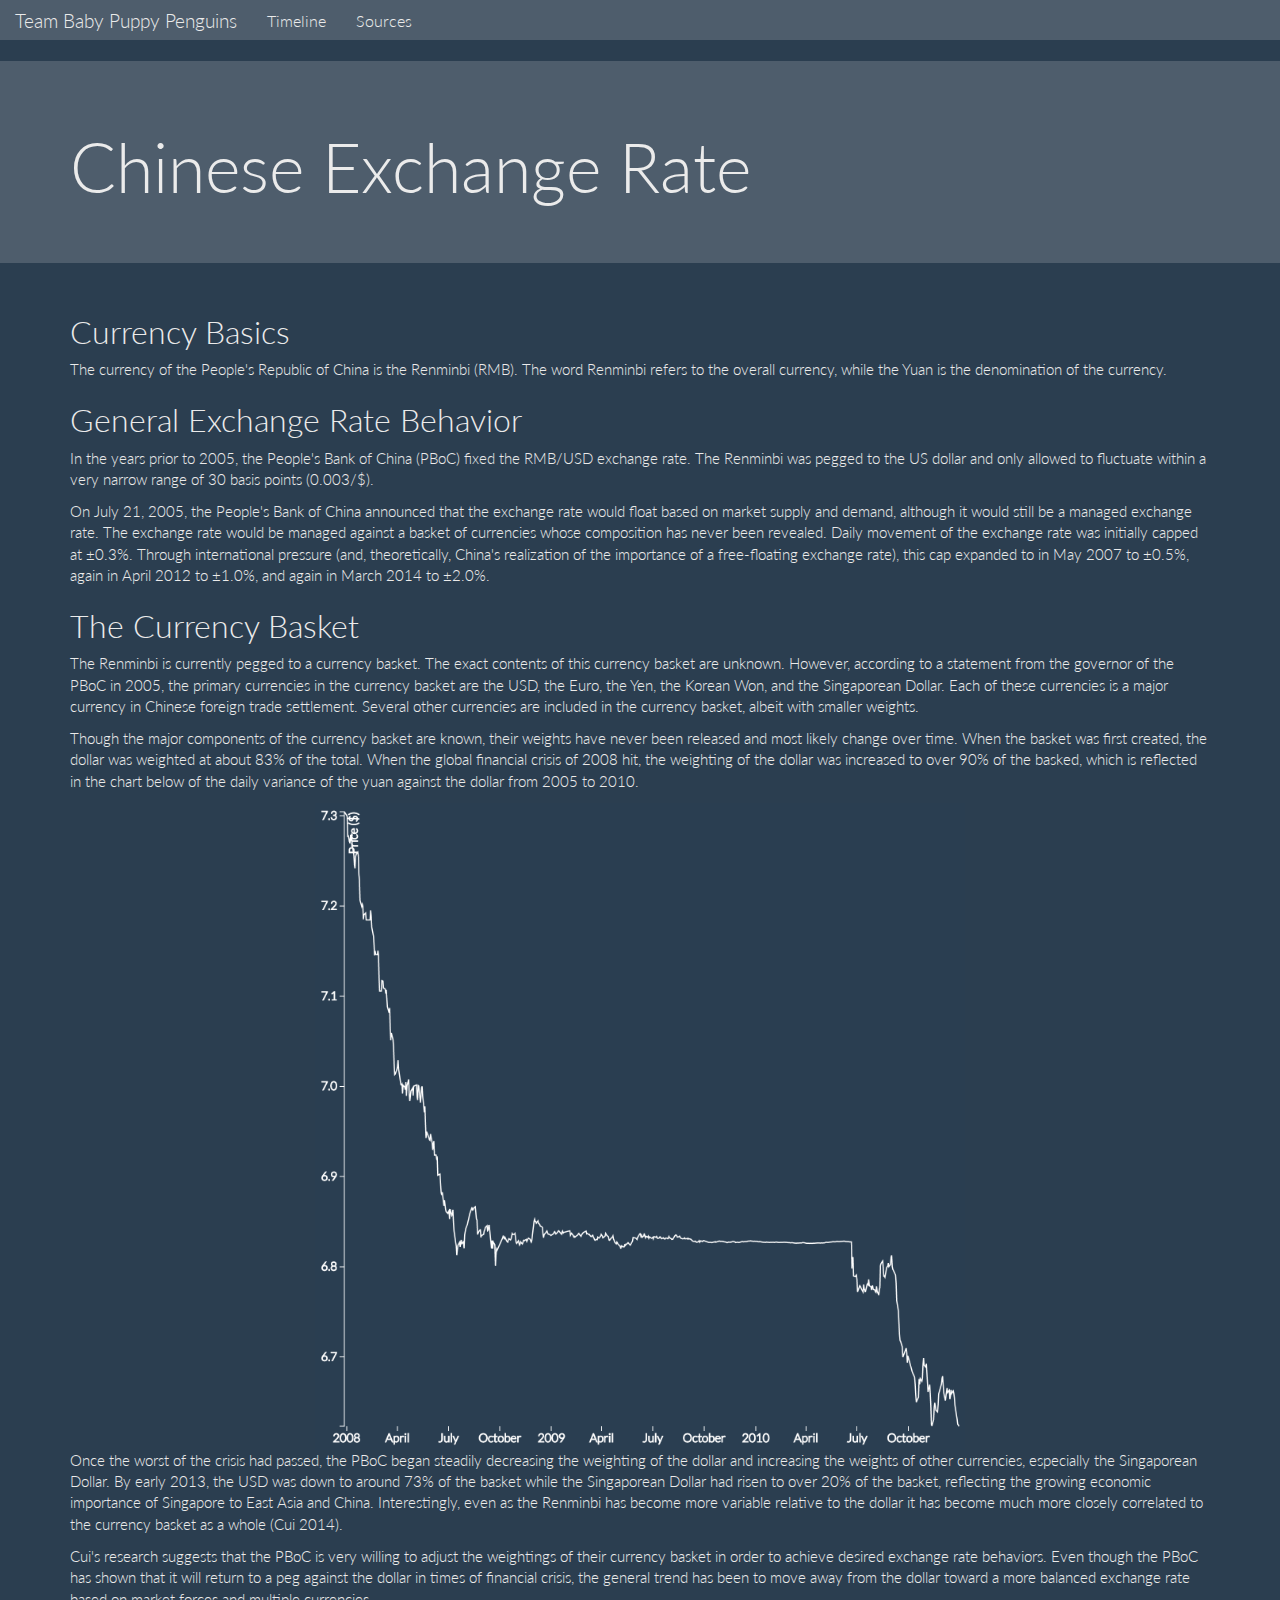
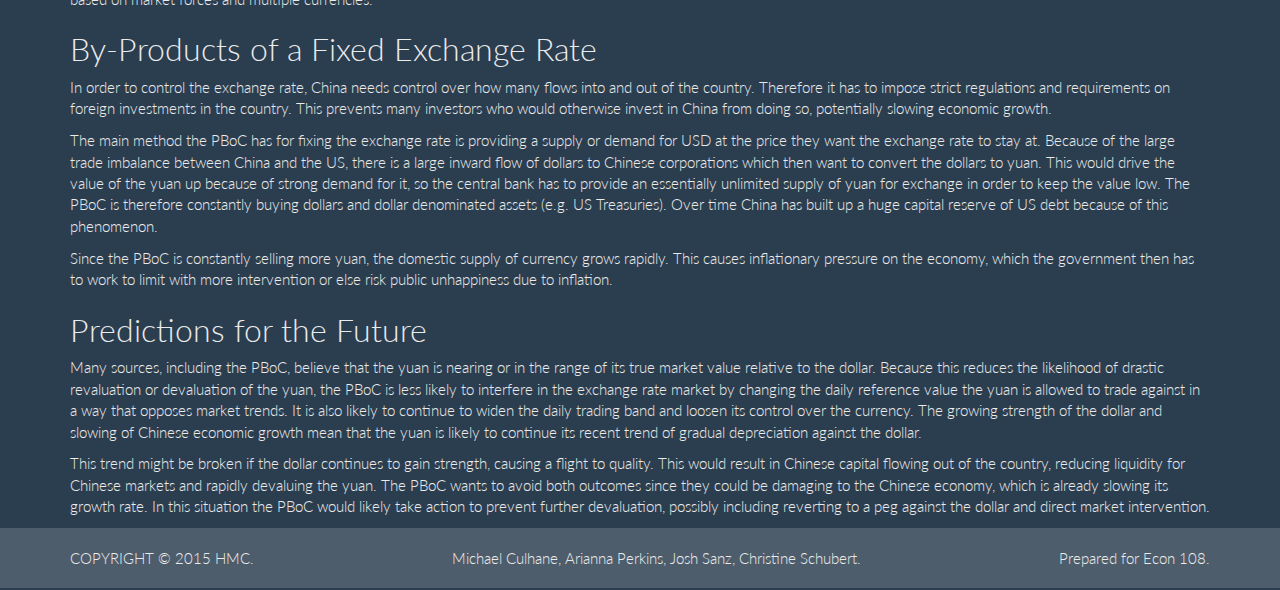
==== index.html @ 9a6fcd28 "Grammatical tweaks" ====
<!DOCTYPE html>
<html>
<head>

  <meta charset="utf-8">
  <link rel="stylesheet" href="styles.css">

  <!-- Latest compiled and minified CSS -->
  <link rel="stylesheet" href="https://maxcdn.bootstrapcdn.com/bootstrap/3.3.4/css/bootstrap.min.css">

  <!-- Optional theme -->
  <link rel="stylesheet" href="superhero.min.css">

  <script src="https://ajax.googleapis.com/ajax/libs/jquery/2.1.3/jquery.min.js"></script>

  <!-- Latest compiled and minified JavaScript -->
  <script src="https://maxcdn.bootstrapcdn.com/bootstrap/3.3.4/js/bootstrap.min.js"></script>
</head>
<body>

  <nav class="navbar navbar-default">
    <div class="container-fluid">
      <!-- Brand and toggle get grouped for better mobile display -->
      <div class="navbar-header">
        <button type="button" class="navbar-toggle collapsed" data-toggle="collapse" data-target="#bs-example-navbar-collapse-1">
          <span class="sr-only">Toggle navigation</span>
          <span class="icon-bar"></span>
          <span class="icon-bar"></span>
          <span class="icon-bar"></span>
        </button>
        <a class="navbar-brand" href="#">Team Baby Puppy Penguins</a>
      </div>

      <!-- Collect the nav links, forms, and other content for toggling -->
      <div class="collapse navbar-collapse" id="bs-example-navbar-collapse-1">
        <ul class="nav navbar-nav">
          <li><a href="timeline.html">Timeline</a></li>
          <li><a href="sources.html">Sources</a></li>
        </ul>
      </div><!-- /.navbar-collapse -->
    </div><!-- /.container-fluid -->
  </nav>

  <div class="jumbotron">
    <div class="container">
      <h1>Chinese Exchange Rate</h1>
      <!-- <img src="China_USA_Locator.PNG" class="img-responsive"> -->
    </div>
  </div>

  <div class="container">

    <h2>Currency Basics</h2>
      <p>The currency of the People's Republic of China is the Renminbi (RMB). The word Renminbi refers to the overall currency, while the Yuan is the denomination of the currency.</p>


    <h2>General Exchange Rate Behavior</h2>
      <p>In the years prior to 2005, the People's Bank of China (PBoC) fixed the RMB/USD exchange rate. The Renminbi was pegged to the US dollar and only allowed to fluctuate within a very narrow range of 30 basis points (0.003/$).</p>

      <p>On July 21, 2005, the People's Bank of China announced that the exchange rate would float based on market supply and demand, although it would still be a managed exchange rate. The exchange rate would be managed against a basket of currencies whose composition has never been revealed. Daily movement of the exchange rate was initially capped at ±0.3%. Through international pressure (and, theoretically, China's realization of the importance of a free-floating exchange rate), this cap expanded to in May 2007 to ±0.5%, again in April 2012 to ±1.0%, and again in March 2014 to ±2.0%.</p>


    <h2>The Currency Basket</h2>
      <p>The Renminbi is currently pegged to a currency basket. The exact contents of this currency basket are unknown. However, according to a statement from the governor of the PBoC in 2005, the primary currencies in the currency basket are the USD, the Euro, the Yen, the Korean Won, and the Singaporean Dollar. Each of these currencies is a major currency in Chinese foreign trade settlement. Several other currencies are included in the currency basket, albeit with smaller weights.</p>

      <p>Though the major components of the currency basket are known, their weights have never been released and most likely change over time. When the basket was first created, the dollar was weighted at about 83% of the total. When the global financial crisis of 2008 hit, the weighting of the dollar was increased to over 90% of the basked, which is reflected in the chart below of the daily variance of the yuan against the dollar from 2005 to 2010.</p>

      <div style="text-align:center"><img src="crisis_graph.png" style="width:650px" alt="Graph of Global Financial Crisis" /></div>

      <p>Once the worst of the crisis had passed, the PBoC began steadily decreasing the weighting of the dollar and increasing the weights of other currencies, especially the Singaporean Dollar. By early 2013, the USD was down to around 73% of the basket while the Singaporean Dollar had risen to over 20% of the basket, reflecting the growing economic importance of Singapore to East Asia and China. Interestingly, even as the Renminbi has become more variable relative to the dollar it has become much more closely correlated to the currency basket as a whole (Cui 2014).</p>

      <p>Cui's research suggests that the PBoC is very willing to adjust the weightings of their currency basket in order to achieve desired exchange rate behaviors. Even though the PBoC has shown that it will return to a peg against the dollar in times of financial crisis, the general trend has been to move away from the dollar toward a more balanced exchange rate based on market forces and multiple currencies.</p>

    <h2>By-Products of a Fixed Exchange Rate</h2>
      <p>In order to control the exchange rate, China needs control over how many flows into and out of the country. Therefore it has to impose strict regulations and requirements on foreign investments in the country. This prevents many investors who would otherwise invest in China from doing so, potentially slowing economic growth.</p>
      <p>The main method the PBoC has for fixing the exchange rate is providing a supply or demand for USD at the price they want the exchange rate to stay at. Because of the large trade imbalance between China and the US, there is a large inward flow of dollars to Chinese corporations which then want to convert the dollars to yuan. This would drive the value of the yuan up because of strong demand for it, so the central bank has to provide an essentially unlimited supply of yuan for exchange in order to keep the value low. The PBoC is therefore constantly buying dollars and dollar denominated assets (e.g. US Treasuries). Over time China has built up a huge capital reserve of US debt because of this phenomenon.</p>
      <p>Since the PBoC is constantly selling more yuan, the domestic supply of currency grows rapidly. This causes inflationary pressure on the economy, which the government then has to work to limit with more intervention or else risk public unhappiness due to inflation.</p>

    <h2>Predictions for the Future</h2>
      <p>Many sources, including the PBoC, believe that the yuan is nearing or in the range of its true market value relative to the dollar. Because this reduces the likelihood of drastic revaluation or devaluation of the yuan, the PBoC is less likely to interfere in the exchange rate market by changing the daily reference value the yuan is allowed to trade against in a way that opposes market trends. It is also likely to continue to widen the daily trading band and loosen its control over the currency. The growing strength of the dollar and slowing of Chinese economic growth mean that the yuan is likely to continue its recent trend of gradual depreciation against the dollar.</p>

      <p>This trend might be broken if the dollar continues to gain strength, causing a flight to quality. This would result in Chinese capital flowing out of the country, reducing liquidity for Chinese markets and rapidly devaluing the yuan. The PBoC wants to avoid both outcomes since they could be damaging to the Chinese economy, which is already slowing its growth rate. In this situation the PBoC would likely take action to prevent further devaluation, possibly including reverting to a peg against the dollar and direct market intervention.</p>

  </div> 

  <!-- OLD VERSION -->
  <div id="footer">
    <div class="container">
      <p class="muted credit" style="text-align:center"><span style="float:left">COPYRIGHT &COPY 2015 HMC.</span>Michael Culhane, Arianna Perkins, Josh Sanz, Christine Schubert.<span style="float:right">Prepared for Econ 108.</span></p>
    </div>
  </div>
  

  </body>
  </html>
---- styles.css ----
body {
  font: 10px sans-serif;
}

.navbar {
  font-size: 16px !important;
}

.axis path,
.axis line {
  fill: none;
  stroke: #FFFFFF;
  shape-rendering: crispEdges;
}

.x.axis path {
  display: none;
}

.line {
  fill: none;
  stroke: #FFFFFF;
  stroke-width: 1.5px;
}

.d3-tip {
  line-height: 1;
  font-weight: bold;
  padding: 12px;
  background: rgba(0, 0, 0, 0.8);
  color: #FFFFFF;
  border-radius: 2px;
}

#content {
  padding-left: 25px;
  padding-right: 25px;
  font-size: 16px;
}

/* Sticky footer styles
-------------------------------------------------- */

html,
body {
  height: 100%;
  /* The html and body elements cannot have any padding or margin. */
}

/* Wrapper for page content to push down footer */
#wrap {
  min-height: 100%;
  height: auto !important;
  height: 100%;
  /* Negative indent footer by it's height */
  margin: 0 auto -60px;
}

/* Set the fixed height of the footer here */
#push,
#footer {
  height: 60px;
}
#footer {
  background-color: #4e5d6c;
}

/* Lastly, apply responsive CSS fixes as necessary */
@media (max-width: 767px) {
  #footer {
    margin-left: -20px;
    margin-right: -20px;
    padding-left: 20px;
    padding-right: 20px;
  }
}

/* Custom page CSS
-------------------------------------------------- */
/* Not required for template or sticky footer method. */

#wrap > .container {
  padding-top: 60px;
}
.container .credit {
  margin: 20px 0;
}

code {
  font-size: 80%;
}
---- superhero.min.css ----
@import url("//fonts.googleapis.com/css?family=Lato:300,400,700");/*!
 * bootswatch v3.3.4+1
 * Homepage: http://bootswatch.com
 * Copyright 2012-2015 Thomas Park
 * Licensed under MIT
 * Based on Bootstrap
*//*! normalize.css v3.0.2 | MIT License | git.io/normalize */html{font-family:sans-serif;-ms-text-size-adjust:100%;-webkit-text-size-adjust:100%}body{margin:0}article,aside,details,figcaption,figure,footer,header,hgroup,main,menu,nav,section,summary{display:block}audio,canvas,progress,video{display:inline-block;vertical-align:baseline}audio:not([controls]){display:none;height:0}[hidden],template{display:none}a{background-color:transparent}a:active,a:hover{outline:0}abbr[title]{border-bottom:1px dotted}b,strong{font-weight:bold}dfn{font-style:italic}h1{font-size:2em;margin:0.67em 0}mark{background:#ff0;color:#000}small{font-size:80%}sub,sup{font-size:75%;line-height:0;position:relative;vertical-align:baseline}sup{top:-0.5em}sub{bottom:-0.25em}img{border:0}svg:not(:root){overflow:hidden}figure{margin:1em 40px}hr{-moz-box-sizing:content-box;-webkit-box-sizing:content-box;box-sizing:content-box;height:0}pre{overflow:auto}code,kbd,pre,samp{font-family:monospace, monospace;font-size:1em}button,input,optgroup,select,textarea{color:inherit;font:inherit;margin:0}button{overflow:visible}button,select{text-transform:none}button,html input[type="button"],input[type="reset"],input[type="submit"]{-webkit-appearance:button;cursor:pointer}button[disabled],html input[disabled]{cursor:default}button::-moz-focus-inner,input::-moz-focus-inner{border:0;padding:0}input{line-height:normal}input[type="checkbox"],input[type="radio"]{-webkit-box-sizing:border-box;-moz-box-sizing:border-box;box-sizing:border-box;padding:0}input[type="number"]::-webkit-inner-spin-button,input[type="number"]::-webkit-outer-spin-button{height:auto}input[type="search"]{-webkit-appearance:textfield;-moz-box-sizing:content-box;-webkit-box-sizing:content-box;box-sizing:content-box}input[type="search"]::-webkit-search-cancel-button,input[type="search"]::-webkit-search-decoration{-webkit-appearance:none}fieldset{border:1px solid #c0c0c0;margin:0 2px;padding:0.35em 0.625em 0.75em}legend{border:0;padding:0}textarea{overflow:auto}optgroup{font-weight:bold}table{border-collapse:collapse;border-spacing:0}td,th{padding:0}/*! Source: https://github.com/h5bp/html5-boilerplate/blob/master/src/css/main.css */@media print{*,*:before,*:after{background:transparent !important;color:#000 !important;-webkit-box-shadow:none !important;box-shadow:none !important;text-shadow:none !important}a,a:visited{text-decoration:underline}a[href]:after{content:" (" attr(href) ")"}abbr[title]:after{content:" (" attr(title) ")"}a[href^="#"]:after,a[href^="javascript:"]:after{content:""}pre,blockquote{border:1px solid #999;page-break-inside:avoid}thead{display:table-header-group}tr,img{page-break-inside:avoid}img{max-width:100% !important}p,h2,h3{orphans:3;widows:3}h2,h3{page-break-after:avoid}select{background:#fff !important}.navbar{display:none}.btn>.caret,.dropup>.btn>.caret{border-top-color:#000 !important}.label{border:1px solid #000}.table{border-collapse:collapse !important}.table td,.table th{background-color:#fff !important}.table-bordered th,.table-bordered td{border:1px solid #ddd !important}}@font-face{font-family:'Glyphicons Halflings';src:url('../fonts/glyphicons-halflings-regular.eot');src:url('../fonts/glyphicons-halflings-regular.eot?#iefix') format('embedded-opentype'),url('../fonts/glyphicons-halflings-regular.woff2') format('woff2'),url('../fonts/glyphicons-halflings-regular.woff') format('woff'),url('../fonts/glyphicons-halflings-regular.ttf') format('truetype'),url('../fonts/glyphicons-halflings-regular.svg#glyphicons_halflingsregular') format('svg')}.glyphicon{position:relative;top:1px;display:inline-block;font-family:'Glyphicons Halflings';font-style:normal;font-weight:normal;line-height:1;-webkit-font-smoothing:antialiased;-moz-osx-font-smoothing:grayscale}.glyphicon-asterisk:before{content:"\2a"}.glyphicon-plus:before{content:"\2b"}.glyphicon-euro:before,.glyphicon-eur:before{content:"\20ac"}.glyphicon-minus:before{content:"\2212"}.glyphicon-cloud:before{content:"\2601"}.glyphicon-envelope:before{content:"\2709"}.glyphicon-pencil:before{content:"\270f"}.glyphicon-glass:before{content:"\e001"}.glyphicon-music:before{content:"\e002"}.glyphicon-search:before{content:"\e003"}.glyphicon-heart:before{content:"\e005"}.glyphicon-star:before{content:"\e006"}.glyphicon-star-empty:before{content:"\e007"}.glyphicon-user:before{content:"\e008"}.glyphicon-film:before{content:"\e009"}.glyphicon-th-large:before{content:"\e010"}.glyphicon-th:before{content:"\e011"}.glyphicon-th-list:before{content:"\e012"}.glyphicon-ok:before{content:"\e013"}.glyphicon-remove:before{content:"\e014"}.glyphicon-zoom-in:before{content:"\e015"}.glyphicon-zoom-out:before{content:"\e016"}.glyphicon-off:before{content:"\e017"}.glyphicon-signal:before{content:"\e018"}.glyphicon-cog:before{content:"\e019"}.glyphicon-trash:before{content:"\e020"}.glyphicon-home:before{content:"\e021"}.glyphicon-file:before{content:"\e022"}.glyphicon-time:before{content:"\e023"}.glyphicon-road:before{content:"\e024"}.glyphicon-download-alt:before{content:"\e025"}.glyphicon-download:before{content:"\e026"}.glyphicon-upload:before{content:"\e027"}.glyphicon-inbox:before{content:"\e028"}.glyphicon-play-circle:before{content:"\e029"}.glyphicon-repeat:before{content:"\e030"}.glyphicon-refresh:before{content:"\e031"}.glyphicon-list-alt:before{content:"\e032"}.glyphicon-lock:before{content:"\e033"}.glyphicon-flag:before{content:"\e034"}.glyphicon-headphones:before{content:"\e035"}.glyphicon-volume-off:before{content:"\e036"}.glyphicon-volume-down:before{content:"\e037"}.glyphicon-volume-up:before{content:"\e038"}.glyphicon-qrcode:before{content:"\e039"}.glyphicon-barcode:before{content:"\e040"}.glyphicon-tag:before{content:"\e041"}.glyphicon-tags:before{content:"\e042"}.glyphicon-book:before{content:"\e043"}.glyphicon-bookmark:before{content:"\e044"}.glyphicon-print:before{content:"\e045"}.glyphicon-camera:before{content:"\e046"}.glyphicon-font:before{content:"\e047"}.glyphicon-bold:before{content:"\e048"}.glyphicon-italic:before{content:"\e049"}.glyphicon-text-height:before{content:"\e050"}.glyphicon-text-width:before{content:"\e051"}.glyphicon-align-left:before{content:"\e052"}.glyphicon-align-center:before{content:"\e053"}.glyphicon-align-right:before{content:"\e054"}.glyphicon-align-justify:before{content:"\e055"}.glyphicon-list:before{content:"\e056"}.glyphicon-indent-left:before{content:"\e057"}.glyphicon-indent-right:before{content:"\e058"}.glyphicon-facetime-video:before{content:"\e059"}.glyphicon-picture:before{content:"\e060"}.glyphicon-map-marker:before{content:"\e062"}.glyphicon-adjust:before{content:"\e063"}.glyphicon-tint:before{content:"\e064"}.glyphicon-edit:before{content:"\e065"}.glyphicon-share:before{content:"\e066"}.glyphicon-check:before{content:"\e067"}.glyphicon-move:before{content:"\e068"}.glyphicon-step-backward:before{content:"\e069"}.glyphicon-fast-backward:before{content:"\e070"}.glyphicon-backward:before{content:"\e071"}.glyphicon-play:before{content:"\e072"}.glyphicon-pause:before{content:"\e073"}.glyphicon-stop:before{content:"\e074"}.glyphicon-forward:before{content:"\e075"}.glyphicon-fast-forward:before{content:"\e076"}.glyphicon-step-forward:before{content:"\e077"}.glyphicon-eject:before{content:"\e078"}.glyphicon-chevron-left:before{content:"\e079"}.glyphicon-chevron-right:before{content:"\e080"}.glyphicon-plus-sign:before{content:"\e081"}.glyphicon-minus-sign:before{content:"\e082"}.glyphicon-remove-sign:before{content:"\e083"}.glyphicon-ok-sign:before{content:"\e084"}.glyphicon-question-sign:before{content:"\e085"}.glyphicon-info-sign:before{content:"\e086"}.glyphicon-screenshot:before{content:"\e087"}.glyphicon-remove-circle:before{content:"\e088"}.glyphicon-ok-circle:before{content:"\e089"}.glyphicon-ban-circle:before{content:"\e090"}.glyphicon-arrow-left:before{content:"\e091"}.glyphicon-arrow-right:before{content:"\e092"}.glyphicon-arrow-up:before{content:"\e093"}.glyphicon-arrow-down:before{content:"\e094"}.glyphicon-share-alt:before{content:"\e095"}.glyphicon-resize-full:before{content:"\e096"}.glyphicon-resize-small:before{content:"\e097"}.glyphicon-exclamation-sign:before{content:"\e101"}.glyphicon-gift:before{content:"\e102"}.glyphicon-leaf:before{content:"\e103"}.glyphicon-fire:before{content:"\e104"}.glyphicon-eye-open:before{content:"\e105"}.glyphicon-eye-close:before{content:"\e106"}.glyphicon-warning-sign:before{content:"\e107"}.glyphicon-plane:before{content:"\e108"}.glyphicon-calendar:before{content:"\e109"}.glyphicon-random:before{content:"\e110"}.glyphicon-comment:before{content:"\e111"}.glyphicon-magnet:before{content:"\e112"}.glyphicon-chevron-up:before{content:"\e113"}.glyphicon-chevron-down:before{content:"\e114"}.glyphicon-retweet:before{content:"\e115"}.glyphicon-shopping-cart:before{content:"\e116"}.glyphicon-folder-close:before{content:"\e117"}.glyphicon-folder-open:before{content:"\e118"}.glyphicon-resize-vertical:before{content:"\e119"}.glyphicon-resize-horizontal:before{content:"\e120"}.glyphicon-hdd:before{content:"\e121"}.glyphicon-bullhorn:before{content:"\e122"}.glyphicon-bell:before{content:"\e123"}.glyphicon-certificate:before{content:"\e124"}.glyphicon-thumbs-up:before{content:"\e125"}.glyphicon-thumbs-down:before{content:"\e126"}.glyphicon-hand-right:before{content:"\e127"}.glyphicon-hand-left:before{content:"\e128"}.glyphicon-hand-up:before{content:"\e129"}.glyphicon-hand-down:before{content:"\e130"}.glyphicon-circle-arrow-right:before{content:"\e131"}.glyphicon-circle-arrow-left:before{content:"\e132"}.glyphicon-circle-arrow-up:before{content:"\e133"}.glyphicon-circle-arrow-down:before{content:"\e134"}.glyphicon-globe:before{content:"\e135"}.glyphicon-wrench:before{content:"\e136"}.glyphicon-tasks:before{content:"\e137"}.glyphicon-filter:before{content:"\e138"}.glyphicon-briefcase:before{content:"\e139"}.glyphicon-fullscreen:before{content:"\e140"}.glyphicon-dashboard:before{content:"\e141"}.glyphicon-paperclip:before{content:"\e142"}.glyphicon-heart-empty:before{content:"\e143"}.glyphicon-link:before{content:"\e144"}.glyphicon-phone:before{content:"\e145"}.glyphicon-pushpin:before{content:"\e146"}.glyphicon-usd:before{content:"\e148"}.glyphicon-gbp:before{content:"\e149"}.glyphicon-sort:before{content:"\e150"}.glyphicon-sort-by-alphabet:before{content:"\e151"}.glyphicon-sort-by-alphabet-alt:before{content:"\e152"}.glyphicon-sort-by-order:before{content:"\e153"}.glyphicon-sort-by-order-alt:before{content:"\e154"}.glyphicon-sort-by-attributes:before{content:"\e155"}.glyphicon-sort-by-attributes-alt:before{content:"\e156"}.glyphicon-unchecked:before{content:"\e157"}.glyphicon-expand:before{content:"\e158"}.glyphicon-collapse-down:before{content:"\e159"}.glyphicon-collapse-up:before{content:"\e160"}.glyphicon-log-in:before{content:"\e161"}.glyphicon-flash:before{content:"\e162"}.glyphicon-log-out:before{content:"\e163"}.glyphicon-new-window:before{content:"\e164"}.glyphicon-record:before{content:"\e165"}.glyphicon-save:before{content:"\e166"}.glyphicon-open:before{content:"\e167"}.glyphicon-saved:before{content:"\e168"}.glyphicon-import:before{content:"\e169"}.glyphicon-export:before{content:"\e170"}.glyphicon-send:before{content:"\e171"}.glyphicon-floppy-disk:before{content:"\e172"}.glyphicon-floppy-saved:before{content:"\e173"}.glyphicon-floppy-remove:before{content:"\e174"}.glyphicon-floppy-save:before{content:"\e175"}.glyphicon-floppy-open:before{content:"\e176"}.glyphicon-credit-card:before{content:"\e177"}.glyphicon-transfer:before{content:"\e178"}.glyphicon-cutlery:before{content:"\e179"}.glyphicon-header:before{content:"\e180"}.glyphicon-compressed:before{content:"\e181"}.glyphicon-earphone:before{content:"\e182"}.glyphicon-phone-alt:before{content:"\e183"}.glyphicon-tower:before{content:"\e184"}.glyphicon-stats:before{content:"\e185"}.glyphicon-sd-video:before{content:"\e186"}.glyphicon-hd-video:before{content:"\e187"}.glyphicon-subtitles:before{content:"\e188"}.glyphicon-sound-stereo:before{content:"\e189"}.glyphicon-sound-dolby:before{content:"\e190"}.glyphicon-sound-5-1:before{content:"\e191"}.glyphicon-sound-6-1:before{content:"\e192"}.glyphicon-sound-7-1:before{content:"\e193"}.glyphicon-copyright-mark:before{content:"\e194"}.glyphicon-registration-mark:before{content:"\e195"}.glyphicon-cloud-download:before{content:"\e197"}.glyphicon-cloud-upload:before{content:"\e198"}.glyphicon-tree-conifer:before{content:"\e199"}.glyphicon-tree-deciduous:before{content:"\e200"}.glyphicon-cd:before{content:"\e201"}.glyphicon-save-file:before{content:"\e202"}.glyphicon-open-file:before{content:"\e203"}.glyphicon-level-up:before{content:"\e204"}.glyphicon-copy:before{content:"\e205"}.glyphicon-paste:before{content:"\e206"}.glyphicon-alert:before{content:"\e209"}.glyphicon-equalizer:before{content:"\e210"}.glyphicon-king:before{content:"\e211"}.glyphicon-queen:before{content:"\e212"}.glyphicon-pawn:before{content:"\e213"}.glyphicon-bishop:before{content:"\e214"}.glyphicon-knight:before{content:"\e215"}.glyphicon-baby-formula:before{content:"\e216"}.glyphicon-tent:before{content:"\26fa"}.glyphicon-blackboard:before{content:"\e218"}.glyphicon-bed:before{content:"\e219"}.glyphicon-apple:before{content:"\f8ff"}.glyphicon-erase:before{content:"\e221"}.glyphicon-hourglass:before{content:"\231b"}.glyphicon-lamp:before{content:"\e223"}.glyphicon-duplicate:before{content:"\e224"}.glyphicon-piggy-bank:before{content:"\e225"}.glyphicon-scissors:before{content:"\e226"}.glyphicon-bitcoin:before{content:"\e227"}.glyphicon-btc:before{content:"\e227"}.glyphicon-xbt:before{content:"\e227"}.glyphicon-yen:before{content:"\00a5"}.glyphicon-jpy:before{content:"\00a5"}.glyphicon-ruble:before{content:"\20bd"}.glyphicon-rub:before{content:"\20bd"}.glyphicon-scale:before{content:"\e230"}.glyphicon-ice-lolly:before{content:"\e231"}.glyphicon-ice-lolly-tasted:before{content:"\e232"}.glyphicon-education:before{content:"\e233"}.glyphicon-option-horizontal:before{content:"\e234"}.glyphicon-option-vertical:before{content:"\e235"}.glyphicon-menu-hamburger:before{content:"\e236"}.glyphicon-modal-window:before{content:"\e237"}.glyphicon-oil:before{content:"\e238"}.glyphicon-grain:before{content:"\e239"}.glyphicon-sunglasses:before{content:"\e240"}.glyphicon-text-size:before{content:"\e241"}.glyphicon-text-color:before{content:"\e242"}.glyphicon-text-background:before{content:"\e243"}.glyphicon-object-align-top:before{content:"\e244"}.glyphicon-object-align-bottom:before{content:"\e245"}.glyphicon-object-align-horizontal:before{content:"\e246"}.glyphicon-object-align-left:before{content:"\e247"}.glyphicon-object-align-vertical:before{content:"\e248"}.glyphicon-object-align-right:before{content:"\e249"}.glyphicon-triangle-right:before{content:"\e250"}.glyphicon-triangle-left:before{content:"\e251"}.glyphicon-triangle-bottom:before{content:"\e252"}.glyphicon-triangle-top:before{content:"\e253"}.glyphicon-console:before{content:"\e254"}.glyphicon-superscript:before{content:"\e255"}.glyphicon-subscript:before{content:"\e256"}.glyphicon-menu-left:before{content:"\e257"}.glyphicon-menu-right:before{content:"\e258"}.glyphicon-menu-down:before{content:"\e259"}.glyphicon-menu-up:before{content:"\e260"}*{-webkit-box-sizing:border-box;-moz-box-sizing:border-box;box-sizing:border-box}*:before,*:after{-webkit-box-sizing:border-box;-moz-box-sizing:border-box;box-sizing:border-box}html{font-size:10px;-webkit-tap-highlight-color:rgba(0,0,0,0)}body{font-family:"Lato","Helvetica Neue",Helvetica,Arial,sans-serif;font-size:15px;line-height:1.42857143;color:#ebebeb;background-color:#2b3e50}input,button,select,textarea{font-family:inherit;font-size:inherit;line-height:inherit}a{color:#df691a;text-decoration:none}a:hover,a:focus{color:#df691a;text-decoration:underline}a:focus{outline:thin dotted;outline:5px auto -webkit-focus-ring-color;outline-offset:-2px}figure{margin:0}img{vertical-align:middle}.img-responsive,.thumbnail>img,.thumbnail a>img,.carousel-inner>.item>img,.carousel-inner>.item>a>img{display:block;max-width:100%;height:auto}.img-rounded{border-radius:0}.img-thumbnail{padding:4px;line-height:1.42857143;background-color:#2b3e50;border:1px solid #dddddd;border-radius:0;-webkit-transition:all .2s ease-in-out;-o-transition:all .2s ease-in-out;transition:all .2s ease-in-out;display:inline-block;max-width:100%;height:auto}.img-circle{border-radius:50%}hr{margin-top:21px;margin-bottom:21px;border:0;border-top:1px solid #596a7b}.sr-only{position:absolute;width:1px;height:1px;margin:-1px;padding:0;overflow:hidden;clip:rect(0, 0, 0, 0);border:0}.sr-only-focusable:active,.sr-only-focusable:focus{position:static;width:auto;height:auto;margin:0;overflow:visible;clip:auto}[role="button"]{cursor:pointer}h1,h2,h3,h4,h5,h6,.h1,.h2,.h3,.h4,.h5,.h6{font-family:inherit;font-weight:300;line-height:1.1;color:inherit}h1 small,h2 small,h3 small,h4 small,h5 small,h6 small,.h1 small,.h2 small,.h3 small,.h4 small,.h5 small,.h6 small,h1 .small,h2 .small,h3 .small,h4 .small,h5 .small,h6 .small,.h1 .small,.h2 .small,.h3 .small,.h4 .small,.h5 .small,.h6 .small{font-weight:normal;line-height:1;color:#ebebeb}h1,.h1,h2,.h2,h3,.h3{margin-top:21px;margin-bottom:10.5px}h1 small,.h1 small,h2 small,.h2 small,h3 small,.h3 small,h1 .small,.h1 .small,h2 .small,.h2 .small,h3 .small,.h3 .small{font-size:65%}h4,.h4,h5,.h5,h6,.h6{margin-top:10.5px;margin-bottom:10.5px}h4 small,.h4 small,h5 small,.h5 small,h6 small,.h6 small,h4 .small,.h4 .small,h5 .small,.h5 .small,h6 .small,.h6 .small{font-size:75%}h1,.h1{font-size:39px}h2,.h2{font-size:32px}h3,.h3{font-size:26px}h4,.h4{font-size:19px}h5,.h5{font-size:15px}h6,.h6{font-size:13px}p{margin:0 0 10.5px}.lead{margin-bottom:21px;font-size:17px;font-weight:300;line-height:1.4}@media (min-width:768px){.lead{font-size:22.5px}}small,.small{font-size:86%}mark,.mark{background-color:#f0ad4e;padding:.2em}.text-left{text-align:left}.text-right{text-align:right}.text-center{text-align:center}.text-justify{text-align:justify}.text-nowrap{white-space:nowrap}.text-lowercase{text-transform:lowercase}.text-uppercase{text-transform:uppercase}.text-capitalize{text-transform:capitalize}.text-muted{color:#4e5d6c}.text-primary{color:#df691a}a.text-primary:hover{color:#b15315}.text-success{color:#ebebeb}a.text-success:hover{color:#d2d2d2}.text-info{color:#ebebeb}a.text-info:hover{color:#d2d2d2}.text-warning{color:#ebebeb}a.text-warning:hover{color:#d2d2d2}.text-danger{color:#ebebeb}a.text-danger:hover{color:#d2d2d2}.bg-primary{color:#fff;background-color:#df691a}a.bg-primary:hover{background-color:#b15315}.bg-success{background-color:#5cb85c}a.bg-success:hover{background-color:#449d44}.bg-info{background-color:#5bc0de}a.bg-info:hover{background-color:#31b0d5}.bg-warning{background-color:#f0ad4e}a.bg-warning:hover{background-color:#ec971f}.bg-danger{background-color:#d9534f}a.bg-danger:hover{background-color:#c9302c}.page-header{padding-bottom:9.5px;margin:42px 0 21px;border-bottom:1px solid #ebebeb}ul,ol{margin-top:0;margin-bottom:10.5px}ul ul,ol ul,ul ol,ol ol{margin-bottom:0}.list-unstyled{padding-left:0;list-style:none}.list-inline{padding-left:0;list-style:none;margin-left:-5px}.list-inline>li{display:inline-block;padding-left:5px;padding-right:5px}dl{margin-top:0;margin-bottom:21px}dt,dd{line-height:1.42857143}dt{font-weight:bold}dd{margin-left:0}@media (min-width:768px){.dl-horizontal dt{float:left;width:160px;clear:left;text-align:right;overflow:hidden;text-overflow:ellipsis;white-space:nowrap}.dl-horizontal dd{margin-left:180px}}abbr[title],abbr[data-original-title]{cursor:help;border-bottom:1px dotted #4e5d6c}.initialism{font-size:90%;text-transform:uppercase}blockquote{padding:10.5px 21px;margin:0 0 21px;font-size:18.75px;border-left:5px solid #4e5d6c}blockquote p:last-child,blockquote ul:last-child,blockquote ol:last-child{margin-bottom:0}blockquote footer,blockquote small,blockquote .small{display:block;font-size:80%;line-height:1.42857143;color:#ebebeb}blockquote footer:before,blockquote small:before,blockquote .small:before{content:'\2014 \00A0'}.blockquote-reverse,blockquote.pull-right{padding-right:15px;padding-left:0;border-right:5px solid #4e5d6c;border-left:0;text-align:right}.blockquote-reverse footer:before,blockquote.pull-right footer:before,.blockquote-reverse small:before,blockquote.pull-right small:before,.blockquote-reverse .small:before,blockquote.pull-right .small:before{content:''}.blockquote-reverse footer:after,blockquote.pull-right footer:after,.blockquote-reverse small:after,blockquote.pull-right small:after,.blockquote-reverse .small:after,blockquote.pull-right .small:after{content:'\00A0 \2014'}address{margin-bottom:21px;font-style:normal;line-height:1.42857143}code,kbd,pre,samp{font-family:Menlo,Monaco,Consolas,"Courier New",monospace}code{padding:2px 4px;font-size:90%;color:#c7254e;background-color:#f9f2f4;border-radius:0}kbd{padding:2px 4px;font-size:90%;color:#ffffff;background-color:#333333;border-radius:0;-webkit-box-shadow:inset 0 -1px 0 rgba(0,0,0,0.25);box-shadow:inset 0 -1px 0 rgba(0,0,0,0.25)}kbd kbd{padding:0;font-size:100%;font-weight:bold;-webkit-box-shadow:none;box-shadow:none}pre{display:block;padding:10px;margin:0 0 10.5px;font-size:14px;line-height:1.42857143;word-break:break-all;word-wrap:break-word;color:#333333;background-color:#f5f5f5;border:1px solid #cccccc;border-radius:0}pre code{padding:0;font-size:inherit;color:inherit;white-space:pre-wrap;background-color:transparent;border-radius:0}.pre-scrollable{max-height:340px;overflow-y:scroll}.container{margin-right:auto;margin-left:auto;padding-left:15px;padding-right:15px}@media (min-width:768px){.container{width:750px}}@media (min-width:992px){.container{width:970px}}@media (min-width:1200px){.container{width:1170px}}.container-fluid{margin-right:auto;margin-left:auto;padding-left:15px;padding-right:15px}.row{margin-left:-15px;margin-right:-15px}.col-xs-1,.col-sm-1,.col-md-1,.col-lg-1,.col-xs-2,.col-sm-2,.col-md-2,.col-lg-2,.col-xs-3,.col-sm-3,.col-md-3,.col-lg-3,.col-xs-4,.col-sm-4,.col-md-4,.col-lg-4,.col-xs-5,.col-sm-5,.col-md-5,.col-lg-5,.col-xs-6,.col-sm-6,.col-md-6,.col-lg-6,.col-xs-7,.col-sm-7,.col-md-7,.col-lg-7,.col-xs-8,.col-sm-8,.col-md-8,.col-lg-8,.col-xs-9,.col-sm-9,.col-md-9,.col-lg-9,.col-xs-10,.col-sm-10,.col-md-10,.col-lg-10,.col-xs-11,.col-sm-11,.col-md-11,.col-lg-11,.col-xs-12,.col-sm-12,.col-md-12,.col-lg-12{position:relative;min-height:1px;padding-left:15px;padding-right:15px}.col-xs-1,.col-xs-2,.col-xs-3,.col-xs-4,.col-xs-5,.col-xs-6,.col-xs-7,.col-xs-8,.col-xs-9,.col-xs-10,.col-xs-11,.col-xs-12{float:left}.col-xs-12{width:100%}.col-xs-11{width:91.66666667%}.col-xs-10{width:83.33333333%}.col-xs-9{width:75%}.col-xs-8{width:66.66666667%}.col-xs-7{width:58.33333333%}.col-xs-6{width:50%}.col-xs-5{width:41.66666667%}.col-xs-4{width:33.33333333%}.col-xs-3{width:25%}.col-xs-2{width:16.66666667%}.col-xs-1{width:8.33333333%}.col-xs-pull-12{right:100%}.col-xs-pull-11{right:91.66666667%}.col-xs-pull-10{right:83.33333333%}.col-xs-pull-9{right:75%}.col-xs-pull-8{right:66.66666667%}.col-xs-pull-7{right:58.33333333%}.col-xs-pull-6{right:50%}.col-xs-pull-5{right:41.66666667%}.col-xs-pull-4{right:33.33333333%}.col-xs-pull-3{right:25%}.col-xs-pull-2{right:16.66666667%}.col-xs-pull-1{right:8.33333333%}.col-xs-pull-0{right:auto}.col-xs-push-12{left:100%}.col-xs-push-11{left:91.66666667%}.col-xs-push-10{left:83.33333333%}.col-xs-push-9{left:75%}.col-xs-push-8{left:66.66666667%}.col-xs-push-7{left:58.33333333%}.col-xs-push-6{left:50%}.col-xs-push-5{left:41.66666667%}.col-xs-push-4{left:33.33333333%}.col-xs-push-3{left:25%}.col-xs-push-2{left:16.66666667%}.col-xs-push-1{left:8.33333333%}.col-xs-push-0{left:auto}.col-xs-offset-12{margin-left:100%}.col-xs-offset-11{margin-left:91.66666667%}.col-xs-offset-10{margin-left:83.33333333%}.col-xs-offset-9{margin-left:75%}.col-xs-offset-8{margin-left:66.66666667%}.col-xs-offset-7{margin-left:58.33333333%}.col-xs-offset-6{margin-left:50%}.col-xs-offset-5{margin-left:41.66666667%}.col-xs-offset-4{margin-left:33.33333333%}.col-xs-offset-3{margin-left:25%}.col-xs-offset-2{margin-left:16.66666667%}.col-xs-offset-1{margin-left:8.33333333%}.col-xs-offset-0{margin-left:0%}@media (min-width:768px){.col-sm-1,.col-sm-2,.col-sm-3,.col-sm-4,.col-sm-5,.col-sm-6,.col-sm-7,.col-sm-8,.col-sm-9,.col-sm-10,.col-sm-11,.col-sm-12{float:left}.col-sm-12{width:100%}.col-sm-11{width:91.66666667%}.col-sm-10{width:83.33333333%}.col-sm-9{width:75%}.col-sm-8{width:66.66666667%}.col-sm-7{width:58.33333333%}.col-sm-6{width:50%}.col-sm-5{width:41.66666667%}.col-sm-4{width:33.33333333%}.col-sm-3{width:25%}.col-sm-2{width:16.66666667%}.col-sm-1{width:8.33333333%}.col-sm-pull-12{right:100%}.col-sm-pull-11{right:91.66666667%}.col-sm-pull-10{right:83.33333333%}.col-sm-pull-9{right:75%}.col-sm-pull-8{right:66.66666667%}.col-sm-pull-7{right:58.33333333%}.col-sm-pull-6{right:50%}.col-sm-pull-5{right:41.66666667%}.col-sm-pull-4{right:33.33333333%}.col-sm-pull-3{right:25%}.col-sm-pull-2{right:16.66666667%}.col-sm-pull-1{right:8.33333333%}.col-sm-pull-0{right:auto}.col-sm-push-12{left:100%}.col-sm-push-11{left:91.66666667%}.col-sm-push-10{left:83.33333333%}.col-sm-push-9{left:75%}.col-sm-push-8{left:66.66666667%}.col-sm-push-7{left:58.33333333%}.col-sm-push-6{left:50%}.col-sm-push-5{left:41.66666667%}.col-sm-push-4{left:33.33333333%}.col-sm-push-3{left:25%}.col-sm-push-2{left:16.66666667%}.col-sm-push-1{left:8.33333333%}.col-sm-push-0{left:auto}.col-sm-offset-12{margin-left:100%}.col-sm-offset-11{margin-left:91.66666667%}.col-sm-offset-10{margin-left:83.33333333%}.col-sm-offset-9{margin-left:75%}.col-sm-offset-8{margin-left:66.66666667%}.col-sm-offset-7{margin-left:58.33333333%}.col-sm-offset-6{margin-left:50%}.col-sm-offset-5{margin-left:41.66666667%}.col-sm-offset-4{margin-left:33.33333333%}.col-sm-offset-3{margin-left:25%}.col-sm-offset-2{margin-left:16.66666667%}.col-sm-offset-1{margin-left:8.33333333%}.col-sm-offset-0{margin-left:0%}}@media (min-width:992px){.col-md-1,.col-md-2,.col-md-3,.col-md-4,.col-md-5,.col-md-6,.col-md-7,.col-md-8,.col-md-9,.col-md-10,.col-md-11,.col-md-12{float:left}.col-md-12{width:100%}.col-md-11{width:91.66666667%}.col-md-10{width:83.33333333%}.col-md-9{width:75%}.col-md-8{width:66.66666667%}.col-md-7{width:58.33333333%}.col-md-6{width:50%}.col-md-5{width:41.66666667%}.col-md-4{width:33.33333333%}.col-md-3{width:25%}.col-md-2{width:16.66666667%}.col-md-1{width:8.33333333%}.col-md-pull-12{right:100%}.col-md-pull-11{right:91.66666667%}.col-md-pull-10{right:83.33333333%}.col-md-pull-9{right:75%}.col-md-pull-8{right:66.66666667%}.col-md-pull-7{right:58.33333333%}.col-md-pull-6{right:50%}.col-md-pull-5{right:41.66666667%}.col-md-pull-4{right:33.33333333%}.col-md-pull-3{right:25%}.col-md-pull-2{right:16.66666667%}.col-md-pull-1{right:8.33333333%}.col-md-pull-0{right:auto}.col-md-push-12{left:100%}.col-md-push-11{left:91.66666667%}.col-md-push-10{left:83.33333333%}.col-md-push-9{left:75%}.col-md-push-8{left:66.66666667%}.col-md-push-7{left:58.33333333%}.col-md-push-6{left:50%}.col-md-push-5{left:41.66666667%}.col-md-push-4{left:33.33333333%}.col-md-push-3{left:25%}.col-md-push-2{left:16.66666667%}.col-md-push-1{left:8.33333333%}.col-md-push-0{left:auto}.col-md-offset-12{margin-left:100%}.col-md-offset-11{margin-left:91.66666667%}.col-md-offset-10{margin-left:83.33333333%}.col-md-offset-9{margin-left:75%}.col-md-offset-8{margin-left:66.66666667%}.col-md-offset-7{margin-left:58.33333333%}.col-md-offset-6{margin-left:50%}.col-md-offset-5{margin-left:41.66666667%}.col-md-offset-4{margin-left:33.33333333%}.col-md-offset-3{margin-left:25%}.col-md-offset-2{margin-left:16.66666667%}.col-md-offset-1{margin-left:8.33333333%}.col-md-offset-0{margin-left:0%}}@media (min-width:1200px){.col-lg-1,.col-lg-2,.col-lg-3,.col-lg-4,.col-lg-5,.col-lg-6,.col-lg-7,.col-lg-8,.col-lg-9,.col-lg-10,.col-lg-11,.col-lg-12{float:left}.col-lg-12{width:100%}.col-lg-11{width:91.66666667%}.col-lg-10{width:83.33333333%}.col-lg-9{width:75%}.col-lg-8{width:66.66666667%}.col-lg-7{width:58.33333333%}.col-lg-6{width:50%}.col-lg-5{width:41.66666667%}.col-lg-4{width:33.33333333%}.col-lg-3{width:25%}.col-lg-2{width:16.66666667%}.col-lg-1{width:8.33333333%}.col-lg-pull-12{right:100%}.col-lg-pull-11{right:91.66666667%}.col-lg-pull-10{right:83.33333333%}.col-lg-pull-9{right:75%}.col-lg-pull-8{right:66.66666667%}.col-lg-pull-7{right:58.33333333%}.col-lg-pull-6{right:50%}.col-lg-pull-5{right:41.66666667%}.col-lg-pull-4{right:33.33333333%}.col-lg-pull-3{right:25%}.col-lg-pull-2{right:16.66666667%}.col-lg-pull-1{right:8.33333333%}.col-lg-pull-0{right:auto}.col-lg-push-12{left:100%}.col-lg-push-11{left:91.66666667%}.col-lg-push-10{left:83.33333333%}.col-lg-push-9{left:75%}.col-lg-push-8{left:66.66666667%}.col-lg-push-7{left:58.33333333%}.col-lg-push-6{left:50%}.col-lg-push-5{left:41.66666667%}.col-lg-push-4{left:33.33333333%}.col-lg-push-3{left:25%}.col-lg-push-2{left:16.66666667%}.col-lg-push-1{left:8.33333333%}.col-lg-push-0{left:auto}.col-lg-offset-12{margin-left:100%}.col-lg-offset-11{margin-left:91.66666667%}.col-lg-offset-10{margin-left:83.33333333%}.col-lg-offset-9{margin-left:75%}.col-lg-offset-8{margin-left:66.66666667%}.col-lg-offset-7{margin-left:58.33333333%}.col-lg-offset-6{margin-left:50%}.col-lg-offset-5{margin-left:41.66666667%}.col-lg-offset-4{margin-left:33.33333333%}.col-lg-offset-3{margin-left:25%}.col-lg-offset-2{margin-left:16.66666667%}.col-lg-offset-1{margin-left:8.33333333%}.col-lg-offset-0{margin-left:0%}}table{background-color:transparent}caption{padding-top:6px;padding-bottom:6px;color:#4e5d6c;text-align:left}th{text-align:left}.table{width:100%;max-width:100%;margin-bottom:21px}.table>thead>tr>th,.table>tbody>tr>th,.table>tfoot>tr>th,.table>thead>tr>td,.table>tbody>tr>td,.table>tfoot>tr>td{padding:6px;line-height:1.42857143;vertical-align:top;border-top:1px solid #4e5d6c}.table>thead>tr>th{vertical-align:bottom;border-bottom:2px solid #4e5d6c}.table>caption+thead>tr:first-child>th,.table>colgroup+thead>tr:first-child>th,.table>thead:first-child>tr:first-child>th,.table>caption+thead>tr:first-child>td,.table>colgroup+thead>tr:first-child>td,.table>thead:first-child>tr:first-child>td{border-top:0}.table>tbody+tbody{border-top:2px solid #4e5d6c}.table .table{background-color:#2b3e50}.table-condensed>thead>tr>th,.table-condensed>tbody>tr>th,.table-condensed>tfoot>tr>th,.table-condensed>thead>tr>td,.table-condensed>tbody>tr>td,.table-condensed>tfoot>tr>td{padding:3px}.table-bordered{border:1px solid #4e5d6c}.table-bordered>thead>tr>th,.table-bordered>tbody>tr>th,.table-bordered>tfoot>tr>th,.table-bordered>thead>tr>td,.table-bordered>tbody>tr>td,.table-bordered>tfoot>tr>td{border:1px solid #4e5d6c}.table-bordered>thead>tr>th,.table-bordered>thead>tr>td{border-bottom-width:2px}.table-striped>tbody>tr:nth-of-type(odd){background-color:#4e5d6c}.table-hover>tbody>tr:hover{background-color:#485563}table col[class*="col-"]{position:static;float:none;display:table-column}table td[class*="col-"],table th[class*="col-"]{position:static;float:none;display:table-cell}.table>thead>tr>td.active,.table>tbody>tr>td.active,.table>tfoot>tr>td.active,.table>thead>tr>th.active,.table>tbody>tr>th.active,.table>tfoot>tr>th.active,.table>thead>tr.active>td,.table>tbody>tr.active>td,.table>tfoot>tr.active>td,.table>thead>tr.active>th,.table>tbody>tr.active>th,.table>tfoot>tr.active>th{background-color:#485563}.table-hover>tbody>tr>td.active:hover,.table-hover>tbody>tr>th.active:hover,.table-hover>tbody>tr.active:hover>td,.table-hover>tbody>tr:hover>.active,.table-hover>tbody>tr.active:hover>th{background-color:#3d4954}.table>thead>tr>td.success,.table>tbody>tr>td.success,.table>tfoot>tr>td.success,.table>thead>tr>th.success,.table>tbody>tr>th.success,.table>tfoot>tr>th.success,.table>thead>tr.success>td,.table>tbody>tr.success>td,.table>tfoot>tr.success>td,.table>thead>tr.success>th,.table>tbody>tr.success>th,.table>tfoot>tr.success>th{background-color:#5cb85c}.table-hover>tbody>tr>td.success:hover,.table-hover>tbody>tr>th.success:hover,.table-hover>tbody>tr.success:hover>td,.table-hover>tbody>tr:hover>.success,.table-hover>tbody>tr.success:hover>th{background-color:#4cae4c}.table>thead>tr>td.info,.table>tbody>tr>td.info,.table>tfoot>tr>td.info,.table>thead>tr>th.info,.table>tbody>tr>th.info,.table>tfoot>tr>th.info,.table>thead>tr.info>td,.table>tbody>tr.info>td,.table>tfoot>tr.info>td,.table>thead>tr.info>th,.table>tbody>tr.info>th,.table>tfoot>tr.info>th{background-color:#5bc0de}.table-hover>tbody>tr>td.info:hover,.table-hover>tbody>tr>th.info:hover,.table-hover>tbody>tr.info:hover>td,.table-hover>tbody>tr:hover>.info,.table-hover>tbody>tr.info:hover>th{background-color:#46b8da}.table>thead>tr>td.warning,.table>tbody>tr>td.warning,.table>tfoot>tr>td.warning,.table>thead>tr>th.warning,.table>tbody>tr>th.warning,.table>tfoot>tr>th.warning,.table>thead>tr.warning>td,.table>tbody>tr.warning>td,.table>tfoot>tr.warning>td,.table>thead>tr.warning>th,.table>tbody>tr.warning>th,.table>tfoot>tr.warning>th{background-color:#f0ad4e}.table-hover>tbody>tr>td.warning:hover,.table-hover>tbody>tr>th.warning:hover,.table-hover>tbody>tr.warning:hover>td,.table-hover>tbody>tr:hover>.warning,.table-hover>tbody>tr.warning:hover>th{background-color:#eea236}.table>thead>tr>td.danger,.table>tbody>tr>td.danger,.table>tfoot>tr>td.danger,.table>thead>tr>th.danger,.table>tbody>tr>th.danger,.table>tfoot>tr>th.danger,.table>thead>tr.danger>td,.table>tbody>tr.danger>td,.table>tfoot>tr.danger>td,.table>thead>tr.danger>th,.table>tbody>tr.danger>th,.table>tfoot>tr.danger>th{background-color:#d9534f}.table-hover>tbody>tr>td.danger:hover,.table-hover>tbody>tr>th.danger:hover,.table-hover>tbody>tr.danger:hover>td,.table-hover>tbody>tr:hover>.danger,.table-hover>tbody>tr.danger:hover>th{background-color:#d43f3a}.table-responsive{overflow-x:auto;min-height:0.01%}@media screen and (max-width:767px){.table-responsive{width:100%;margin-bottom:15.75px;overflow-y:hidden;-ms-overflow-style:-ms-autohiding-scrollbar;border:1px solid #4e5d6c}.table-responsive>.table{margin-bottom:0}.table-responsive>.table>thead>tr>th,.table-responsive>.table>tbody>tr>th,.table-responsive>.table>tfoot>tr>th,.table-responsive>.table>thead>tr>td,.table-responsive>.table>tbody>tr>td,.table-responsive>.table>tfoot>tr>td{white-space:nowrap}.table-responsive>.table-bordered{border:0}.table-responsive>.table-bordered>thead>tr>th:first-child,.table-responsive>.table-bordered>tbody>tr>th:first-child,.table-responsive>.table-bordered>tfoot>tr>th:first-child,.table-responsive>.table-bordered>thead>tr>td:first-child,.table-responsive>.table-bordered>tbody>tr>td:first-child,.table-responsive>.table-bordered>tfoot>tr>td:first-child{border-left:0}.table-responsive>.table-bordered>thead>tr>th:last-child,.table-responsive>.table-bordered>tbody>tr>th:last-child,.table-responsive>.table-bordered>tfoot>tr>th:last-child,.table-responsive>.table-bordered>thead>tr>td:last-child,.table-responsive>.table-bordered>tbody>tr>td:last-child,.table-responsive>.table-bordered>tfoot>tr>td:last-child{border-right:0}.table-responsive>.table-bordered>tbody>tr:last-child>th,.table-responsive>.table-bordered>tfoot>tr:last-child>th,.table-responsive>.table-bordered>tbody>tr:last-child>td,.table-responsive>.table-bordered>tfoot>tr:last-child>td{border-bottom:0}}fieldset{padding:0;margin:0;border:0;min-width:0}legend{display:block;width:100%;padding:0;margin-bottom:21px;font-size:22.5px;line-height:inherit;color:#ebebeb;border:0;border-bottom:1px solid #4e5d6c}label{display:inline-block;max-width:100%;margin-bottom:5px;font-weight:bold}input[type="search"]{-webkit-box-sizing:border-box;-moz-box-sizing:border-box;box-sizing:border-box}input[type="radio"],input[type="checkbox"]{margin:4px 0 0;margin-top:1px \9;line-height:normal}input[type="file"]{display:block}input[type="range"]{display:block;width:100%}select[multiple],select[size]{height:auto}input[type="file"]:focus,input[type="radio"]:focus,input[type="checkbox"]:focus{outline:thin dotted;outline:5px auto -webkit-focus-ring-color;outline-offset:-2px}output{display:block;padding-top:9px;font-size:15px;line-height:1.42857143;color:#2b3e50}.form-control{display:block;width:100%;height:39px;padding:8px 16px;font-size:15px;line-height:1.42857143;color:#2b3e50;background-color:#ffffff;background-image:none;border:1px solid transparent;border-radius:0;-webkit-box-shadow:inset 0 1px 1px rgba(0,0,0,0.075);box-shadow:inset 0 1px 1px rgba(0,0,0,0.075);-webkit-transition:border-color ease-in-out .15s,-webkit-box-shadow ease-in-out .15s;-o-transition:border-color ease-in-out .15s,box-shadow ease-in-out .15s;transition:border-color ease-in-out .15s,box-shadow ease-in-out .15s}.form-control:focus{border-color:transparent;outline:0;-webkit-box-shadow:inset 0 1px 1px rgba(0,0,0,0.075),0 0 8px rgba(0,0,0,0.6);box-shadow:inset 0 1px 1px rgba(0,0,0,0.075),0 0 8px rgba(0,0,0,0.6)}.form-control::-moz-placeholder{color:#cccccc;opacity:1}.form-control:-ms-input-placeholder{color:#cccccc}.form-control::-webkit-input-placeholder{color:#cccccc}.form-control[disabled],.form-control[readonly],fieldset[disabled] .form-control{background-color:#ebebeb;opacity:1}.form-control[disabled],fieldset[disabled] .form-control{cursor:not-allowed}textarea.form-control{height:auto}input[type="search"]{-webkit-appearance:none}@media screen and (-webkit-min-device-pixel-ratio:0){input[type="date"],input[type="time"],input[type="datetime-local"],input[type="month"]{line-height:39px}input[type="date"].input-sm,input[type="time"].input-sm,input[type="datetime-local"].input-sm,input[type="month"].input-sm,.input-group-sm input[type="date"],.input-group-sm input[type="time"],.input-group-sm input[type="datetime-local"],.input-group-sm input[type="month"]{line-height:31px}input[type="date"].input-lg,input[type="time"].input-lg,input[type="datetime-local"].input-lg,input[type="month"].input-lg,.input-group-lg input[type="date"],.input-group-lg input[type="time"],.input-group-lg input[type="datetime-local"],.input-group-lg input[type="month"]{line-height:52px}}.form-group{margin-bottom:15px}.radio,.checkbox{position:relative;display:block;margin-top:10px;margin-bottom:10px}.radio label,.checkbox label{min-height:21px;padding-left:20px;margin-bottom:0;font-weight:normal;cursor:pointer}.radio input[type="radio"],.radio-inline input[type="radio"],.checkbox input[type="checkbox"],.checkbox-inline input[type="checkbox"]{position:absolute;margin-left:-20px;margin-top:4px \9}.radio+.radio,.checkbox+.checkbox{margin-top:-5px}.radio-inline,.checkbox-inline{position:relative;display:inline-block;padding-left:20px;margin-bottom:0;vertical-align:middle;font-weight:normal;cursor:pointer}.radio-inline+.radio-inline,.checkbox-inline+.checkbox-inline{margin-top:0;margin-left:10px}input[type="radio"][disabled],input[type="checkbox"][disabled],input[type="radio"].disabled,input[type="checkbox"].disabled,fieldset[disabled] input[type="radio"],fieldset[disabled] input[type="checkbox"]{cursor:not-allowed}.radio-inline.disabled,.checkbox-inline.disabled,fieldset[disabled] .radio-inline,fieldset[disabled] .checkbox-inline{cursor:not-allowed}.radio.disabled label,.checkbox.disabled label,fieldset[disabled] .radio label,fieldset[disabled] .checkbox label{cursor:not-allowed}.form-control-static{padding-top:9px;padding-bottom:9px;margin-bottom:0;min-height:36px}.form-control-static.input-lg,.form-control-static.input-sm{padding-left:0;padding-right:0}.input-sm{height:31px;padding:5px 10px;font-size:13px;line-height:1.5;border-radius:0}select.input-sm{height:31px;line-height:31px}textarea.input-sm,select[multiple].input-sm{height:auto}.form-group-sm .form-control{height:31px;padding:5px 10px;font-size:13px;line-height:1.5;border-radius:0}select.form-group-sm .form-control{height:31px;line-height:31px}textarea.form-group-sm .form-control,select[multiple].form-group-sm .form-control{height:auto}.form-group-sm .form-control-static{height:31px;padding:5px 10px;font-size:13px;line-height:1.5;min-height:34px}.input-lg{height:52px;padding:12px 24px;font-size:19px;line-height:1.3333333;border-radius:0}select.input-lg{height:52px;line-height:52px}textarea.input-lg,select[multiple].input-lg{height:auto}.form-group-lg .form-control{height:52px;padding:12px 24px;font-size:19px;line-height:1.3333333;border-radius:0}select.form-group-lg .form-control{height:52px;line-height:52px}textarea.form-group-lg .form-control,select[multiple].form-group-lg .form-control{height:auto}.form-group-lg .form-control-static{height:52px;padding:12px 24px;font-size:19px;line-height:1.3333333;min-height:40px}.has-feedback{position:relative}.has-feedback .form-control{padding-right:48.75px}.form-control-feedback{position:absolute;top:0;right:0;z-index:2;display:block;width:39px;height:39px;line-height:39px;text-align:center;pointer-events:none}.input-lg+.form-control-feedback{width:52px;height:52px;line-height:52px}.input-sm+.form-control-feedback{width:31px;height:31px;line-height:31px}.has-success .help-block,.has-success .control-label,.has-success .radio,.has-success .checkbox,.has-success .radio-inline,.has-success .checkbox-inline,.has-success.radio label,.has-success.checkbox label,.has-success.radio-inline label,.has-success.checkbox-inline label{color:#ebebeb}.has-success .form-control{border-color:#ebebeb;-webkit-box-shadow:inset 0 1px 1px rgba(0,0,0,0.075);box-shadow:inset 0 1px 1px rgba(0,0,0,0.075)}.has-success .form-control:focus{border-color:#d2d2d2;-webkit-box-shadow:inset 0 1px 1px rgba(0,0,0,0.075),0 0 6px #fff;box-shadow:inset 0 1px 1px rgba(0,0,0,0.075),0 0 6px #fff}.has-success .input-group-addon{color:#ebebeb;border-color:#ebebeb;background-color:#5cb85c}.has-success .form-control-feedback{color:#ebebeb}.has-warning .help-block,.has-warning .control-label,.has-warning .radio,.has-warning .checkbox,.has-warning .radio-inline,.has-warning .checkbox-inline,.has-warning.radio label,.has-warning.checkbox label,.has-warning.radio-inline label,.has-warning.checkbox-inline label{color:#ebebeb}.has-warning .form-control{border-color:#ebebeb;-webkit-box-shadow:inset 0 1px 1px rgba(0,0,0,0.075);box-shadow:inset 0 1px 1px rgba(0,0,0,0.075)}.has-warning .form-control:focus{border-color:#d2d2d2;-webkit-box-shadow:inset 0 1px 1px rgba(0,0,0,0.075),0 0 6px #fff;box-shadow:inset 0 1px 1px rgba(0,0,0,0.075),0 0 6px #fff}.has-warning .input-group-addon{color:#ebebeb;border-color:#ebebeb;background-color:#f0ad4e}.has-warning .form-control-feedback{color:#ebebeb}.has-error .help-block,.has-error .control-label,.has-error .radio,.has-error .checkbox,.has-error .radio-inline,.has-error .checkbox-inline,.has-error.radio label,.has-error.checkbox label,.has-error.radio-inline label,.has-error.checkbox-inline label{color:#ebebeb}.has-error .form-control{border-color:#ebebeb;-webkit-box-shadow:inset 0 1px 1px rgba(0,0,0,0.075);box-shadow:inset 0 1px 1px rgba(0,0,0,0.075)}.has-error .form-control:focus{border-color:#d2d2d2;-webkit-box-shadow:inset 0 1px 1px rgba(0,0,0,0.075),0 0 6px #fff;box-shadow:inset 0 1px 1px rgba(0,0,0,0.075),0 0 6px #fff}.has-error .input-group-addon{color:#ebebeb;border-color:#ebebeb;background-color:#d9534f}.has-error .form-control-feedback{color:#ebebeb}.has-feedback label~.form-control-feedback{top:26px}.has-feedback label.sr-only~.form-control-feedback{top:0}.help-block{display:block;margin-top:5px;margin-bottom:10px;color:#ffffff}@media (min-width:768px){.form-inline .form-group{display:inline-block;margin-bottom:0;vertical-align:middle}.form-inline .form-control{display:inline-block;width:auto;vertical-align:middle}.form-inline .form-control-static{display:inline-block}.form-inline .input-group{display:inline-table;vertical-align:middle}.form-inline .input-group .input-group-addon,.form-inline .input-group .input-group-btn,.form-inline .input-group .form-control{width:auto}.form-inline .input-group>.form-control{width:100%}.form-inline .control-label{margin-bottom:0;vertical-align:middle}.form-inline .radio,.form-inline .checkbox{display:inline-block;margin-top:0;margin-bottom:0;vertical-align:middle}.form-inline .radio label,.form-inline .checkbox label{padding-left:0}.form-inline .radio input[type="radio"],.form-inline .checkbox input[type="checkbox"]{position:relative;margin-left:0}.form-inline .has-feedback .form-control-feedback{top:0}}.form-horizontal .radio,.form-horizontal .checkbox,.form-horizontal .radio-inline,.form-horizontal .checkbox-inline{margin-top:0;margin-bottom:0;padding-top:9px}.form-horizontal .radio,.form-horizontal .checkbox{min-height:30px}.form-horizontal .form-group{margin-left:-15px;margin-right:-15px}@media (min-width:768px){.form-horizontal .control-label{text-align:right;margin-bottom:0;padding-top:9px}}.form-horizontal .has-feedback .form-control-feedback{right:15px}@media (min-width:768px){.form-horizontal .form-group-lg .control-label{padding-top:16.9999996px}}@media (min-width:768px){.form-horizontal .form-group-sm .control-label{padding-top:6px}}.btn{display:inline-block;margin-bottom:0;font-weight:normal;text-align:center;vertical-align:middle;-ms-touch-action:manipulation;touch-action:manipulation;cursor:pointer;background-image:none;border:1px solid transparent;white-space:nowrap;padding:8px 16px;font-size:15px;line-height:1.42857143;border-radius:0;-webkit-user-select:none;-moz-user-select:none;-ms-user-select:none;user-select:none}.btn:focus,.btn:active:focus,.btn.active:focus,.btn.focus,.btn:active.focus,.btn.active.focus{outline:thin dotted;outline:5px auto -webkit-focus-ring-color;outline-offset:-2px}.btn:hover,.btn:focus,.btn.focus{color:#ffffff;text-decoration:none}.btn:active,.btn.active{outline:0;background-image:none;-webkit-box-shadow:inset 0 3px 5px rgba(0,0,0,0.125);box-shadow:inset 0 3px 5px rgba(0,0,0,0.125)}.btn.disabled,.btn[disabled],fieldset[disabled] .btn{cursor:not-allowed;pointer-events:none;opacity:0.65;filter:alpha(opacity=65);-webkit-box-shadow:none;box-shadow:none}.btn-default{color:#ffffff;background-color:#4e5d6c;border-color:transparent}.btn-default:hover,.btn-default:focus,.btn-default.focus,.btn-default:active,.btn-default.active,.open>.dropdown-toggle.btn-default{color:#ffffff;background-color:#39444e;border-color:rgba(0,0,0,0)}.btn-default:active,.btn-default.active,.open>.dropdown-toggle.btn-default{background-image:none}.btn-default.disabled,.btn-default[disabled],fieldset[disabled] .btn-default,.btn-default.disabled:hover,.btn-default[disabled]:hover,fieldset[disabled] .btn-default:hover,.btn-default.disabled:focus,.btn-default[disabled]:focus,fieldset[disabled] .btn-default:focus,.btn-default.disabled.focus,.btn-default[disabled].focus,fieldset[disabled] .btn-default.focus,.btn-default.disabled:active,.btn-default[disabled]:active,fieldset[disabled] .btn-default:active,.btn-default.disabled.active,.btn-default[disabled].active,fieldset[disabled] .btn-default.active{background-color:#4e5d6c;border-color:transparent}.btn-default .badge{color:#4e5d6c;background-color:#ffffff}.btn-primary{color:#ffffff;background-color:#df691a;border-color:transparent}.btn-primary:hover,.btn-primary:focus,.btn-primary.focus,.btn-primary:active,.btn-primary.active,.open>.dropdown-toggle.btn-primary{color:#ffffff;background-color:#b15315;border-color:rgba(0,0,0,0)}.btn-primary:active,.btn-primary.active,.open>.dropdown-toggle.btn-primary{background-image:none}.btn-primary.disabled,.btn-primary[disabled],fieldset[disabled] .btn-primary,.btn-primary.disabled:hover,.btn-primary[disabled]:hover,fieldset[disabled] .btn-primary:hover,.btn-primary.disabled:focus,.btn-primary[disabled]:focus,fieldset[disabled] .btn-primary:focus,.btn-primary.disabled.focus,.btn-primary[disabled].focus,fieldset[disabled] .btn-primary.focus,.btn-primary.disabled:active,.btn-primary[disabled]:active,fieldset[disabled] .btn-primary:active,.btn-primary.disabled.active,.btn-primary[disabled].active,fieldset[disabled] .btn-primary.active{background-color:#df691a;border-color:transparent}.btn-primary .badge{color:#df691a;background-color:#ffffff}.btn-success{color:#ffffff;background-color:#5cb85c;border-color:transparent}.btn-success:hover,.btn-success:focus,.btn-success.focus,.btn-success:active,.btn-success.active,.open>.dropdown-toggle.btn-success{color:#ffffff;background-color:#449d44;border-color:rgba(0,0,0,0)}.btn-success:active,.btn-success.active,.open>.dropdown-toggle.btn-success{background-image:none}.btn-success.disabled,.btn-success[disabled],fieldset[disabled] .btn-success,.btn-success.disabled:hover,.btn-success[disabled]:hover,fieldset[disabled] .btn-success:hover,.btn-success.disabled:focus,.btn-success[disabled]:focus,fieldset[disabled] .btn-success:focus,.btn-success.disabled.focus,.btn-success[disabled].focus,fieldset[disabled] .btn-success.focus,.btn-success.disabled:active,.btn-success[disabled]:active,fieldset[disabled] .btn-success:active,.btn-success.disabled.active,.btn-success[disabled].active,fieldset[disabled] .btn-success.active{background-color:#5cb85c;border-color:transparent}.btn-success .badge{color:#5cb85c;background-color:#ffffff}.btn-info{color:#ffffff;background-color:#5bc0de;border-color:transparent}.btn-info:hover,.btn-info:focus,.btn-info.focus,.btn-info:active,.btn-info.active,.open>.dropdown-toggle.btn-info{color:#ffffff;background-color:#31b0d5;border-color:rgba(0,0,0,0)}.btn-info:active,.btn-info.active,.open>.dropdown-toggle.btn-info{background-image:none}.btn-info.disabled,.btn-info[disabled],fieldset[disabled] .btn-info,.btn-info.disabled:hover,.btn-info[disabled]:hover,fieldset[disabled] .btn-info:hover,.btn-info.disabled:focus,.btn-info[disabled]:focus,fieldset[disabled] .btn-info:focus,.btn-info.disabled.focus,.btn-info[disabled].focus,fieldset[disabled] .btn-info.focus,.btn-info.disabled:active,.btn-info[disabled]:active,fieldset[disabled] .btn-info:active,.btn-info.disabled.active,.btn-info[disabled].active,fieldset[disabled] .btn-info.active{background-color:#5bc0de;border-color:transparent}.btn-info .badge{color:#5bc0de;background-color:#ffffff}.btn-warning{color:#ffffff;background-color:#f0ad4e;border-color:transparent}.btn-warning:hover,.btn-warning:focus,.btn-warning.focus,.btn-warning:active,.btn-warning.active,.open>.dropdown-toggle.btn-warning{color:#ffffff;background-color:#ec971f;border-color:rgba(0,0,0,0)}.btn-warning:active,.btn-warning.active,.open>.dropdown-toggle.btn-warning{background-image:none}.btn-warning.disabled,.btn-warning[disabled],fieldset[disabled] .btn-warning,.btn-warning.disabled:hover,.btn-warning[disabled]:hover,fieldset[disabled] .btn-warning:hover,.btn-warning.disabled:focus,.btn-warning[disabled]:focus,fieldset[disabled] .btn-warning:focus,.btn-warning.disabled.focus,.btn-warning[disabled].focus,fieldset[disabled] .btn-warning.focus,.btn-warning.disabled:active,.btn-warning[disabled]:active,fieldset[disabled] .btn-warning:active,.btn-warning.disabled.active,.btn-warning[disabled].active,fieldset[disabled] .btn-warning.active{background-color:#f0ad4e;border-color:transparent}.btn-warning .badge{color:#f0ad4e;background-color:#ffffff}.btn-danger{color:#ffffff;background-color:#d9534f;border-color:transparent}.btn-danger:hover,.btn-danger:focus,.btn-danger.focus,.btn-danger:active,.btn-danger.active,.open>.dropdown-toggle.btn-danger{color:#ffffff;background-color:#c9302c;border-color:rgba(0,0,0,0)}.btn-danger:active,.btn-danger.active,.open>.dropdown-toggle.btn-danger{background-image:none}.btn-danger.disabled,.btn-danger[disabled],fieldset[disabled] .btn-danger,.btn-danger.disabled:hover,.btn-danger[disabled]:hover,fieldset[disabled] .btn-danger:hover,.btn-danger.disabled:focus,.btn-danger[disabled]:focus,fieldset[disabled] .btn-danger:focus,.btn-danger.disabled.focus,.btn-danger[disabled].focus,fieldset[disabled] .btn-danger.focus,.btn-danger.disabled:active,.btn-danger[disabled]:active,fieldset[disabled] .btn-danger:active,.btn-danger.disabled.active,.btn-danger[disabled].active,fieldset[disabled] .btn-danger.active{background-color:#d9534f;border-color:transparent}.btn-danger .badge{color:#d9534f;background-color:#ffffff}.btn-link{color:#df691a;font-weight:normal;border-radius:0}.btn-link,.btn-link:active,.btn-link.active,.btn-link[disabled],fieldset[disabled] .btn-link{background-color:transparent;-webkit-box-shadow:none;box-shadow:none}.btn-link,.btn-link:hover,.btn-link:focus,.btn-link:active{border-color:transparent}.btn-link:hover,.btn-link:focus{color:#df691a;text-decoration:underline;background-color:transparent}.btn-link[disabled]:hover,fieldset[disabled] .btn-link:hover,.btn-link[disabled]:focus,fieldset[disabled] .btn-link:focus{color:#4e5d6c;text-decoration:none}.btn-lg,.btn-group-lg>.btn{padding:12px 24px;font-size:19px;line-height:1.3333333;border-radius:0}.btn-sm,.btn-group-sm>.btn{padding:5px 10px;font-size:13px;line-height:1.5;border-radius:0}.btn-xs,.btn-group-xs>.btn{padding:1px 5px;font-size:13px;line-height:1.5;border-radius:0}.btn-block{display:block;width:100%}.btn-block+.btn-block{margin-top:5px}input[type="submit"].btn-block,input[type="reset"].btn-block,input[type="button"].btn-block{width:100%}.fade{opacity:0;-webkit-transition:opacity 0.15s linear;-o-transition:opacity 0.15s linear;transition:opacity 0.15s linear}.fade.in{opacity:1}.collapse{display:none}.collapse.in{display:block}tr.collapse.in{display:table-row}tbody.collapse.in{display:table-row-group}.collapsing{position:relative;height:0;overflow:hidden;-webkit-transition-property:height, visibility;-o-transition-property:height, visibility;transition-property:height, visibility;-webkit-transition-duration:0.35s;-o-transition-duration:0.35s;transition-duration:0.35s;-webkit-transition-timing-function:ease;-o-transition-timing-function:ease;transition-timing-function:ease}.caret{display:inline-block;width:0;height:0;margin-left:2px;vertical-align:middle;border-top:4px dashed;border-right:4px solid transparent;border-left:4px solid transparent}.dropup,.dropdown{position:relative}.dropdown-toggle:focus{outline:0}.dropdown-menu{position:absolute;top:100%;left:0;z-index:1000;display:none;float:left;min-width:160px;padding:5px 0;margin:2px 0 0;list-style:none;font-size:15px;text-align:left;background-color:#4e5d6c;border:1px solid transparent;border-radius:0;-webkit-box-shadow:0 6px 12px rgba(0,0,0,0.175);box-shadow:0 6px 12px rgba(0,0,0,0.175);-webkit-background-clip:padding-box;background-clip:padding-box}.dropdown-menu.pull-right{right:0;left:auto}.dropdown-menu .divider{height:1px;margin:9.5px 0;overflow:hidden;background-color:#2b3e50}.dropdown-menu>li>a{display:block;padding:3px 20px;clear:both;font-weight:normal;line-height:1.42857143;color:#ebebeb;white-space:nowrap}.dropdown-menu>li>a:hover,.dropdown-menu>li>a:focus{text-decoration:none;color:#ebebeb;background-color:#485563}.dropdown-menu>.active>a,.dropdown-menu>.active>a:hover,.dropdown-menu>.active>a:focus{color:#ffffff;text-decoration:none;outline:0;background-color:#df691a}.dropdown-menu>.disabled>a,.dropdown-menu>.disabled>a:hover,.dropdown-menu>.disabled>a:focus{color:#2b3e50}.dropdown-menu>.disabled>a:hover,.dropdown-menu>.disabled>a:focus{text-decoration:none;background-color:transparent;background-image:none;filter:progid:DXImageTransform.Microsoft.gradient(enabled=false);cursor:not-allowed}.open>.dropdown-menu{display:block}.open>a{outline:0}.dropdown-menu-right{left:auto;right:0}.dropdown-menu-left{left:0;right:auto}.dropdown-header{display:block;padding:3px 20px;font-size:13px;line-height:1.42857143;color:#2b3e50;white-space:nowrap}.dropdown-backdrop{position:fixed;left:0;right:0;bottom:0;top:0;z-index:990}.pull-right>.dropdown-menu{right:0;left:auto}.dropup .caret,.navbar-fixed-bottom .dropdown .caret{border-top:0;border-bottom:4px solid;content:""}.dropup .dropdown-menu,.navbar-fixed-bottom .dropdown .dropdown-menu{top:auto;bottom:100%;margin-bottom:2px}@media (min-width:768px){.navbar-right .dropdown-menu{left:auto;right:0}.navbar-right .dropdown-menu-left{left:0;right:auto}}.btn-group,.btn-group-vertical{position:relative;display:inline-block;vertical-align:middle}.btn-group>.btn,.btn-group-vertical>.btn{position:relative;float:left}.btn-group>.btn:hover,.btn-group-vertical>.btn:hover,.btn-group>.btn:focus,.btn-group-vertical>.btn:focus,.btn-group>.btn:active,.btn-group-vertical>.btn:active,.btn-group>.btn.active,.btn-group-vertical>.btn.active{z-index:2}.btn-group .btn+.btn,.btn-group .btn+.btn-group,.btn-group .btn-group+.btn,.btn-group .btn-group+.btn-group{margin-left:-1px}.btn-toolbar{margin-left:-5px}.btn-toolbar .btn-group,.btn-toolbar .input-group{float:left}.btn-toolbar>.btn,.btn-toolbar>.btn-group,.btn-toolbar>.input-group{margin-left:5px}.btn-group>.btn:not(:first-child):not(:last-child):not(.dropdown-toggle){border-radius:0}.btn-group>.btn:first-child{margin-left:0}.btn-group>.btn:first-child:not(:last-child):not(.dropdown-toggle){border-bottom-right-radius:0;border-top-right-radius:0}.btn-group>.btn:last-child:not(:first-child),.btn-group>.dropdown-toggle:not(:first-child){border-bottom-left-radius:0;border-top-left-radius:0}.btn-group>.btn-group{float:left}.btn-group>.btn-group:not(:first-child):not(:last-child)>.btn{border-radius:0}.btn-group>.btn-group:first-child:not(:last-child)>.btn:last-child,.btn-group>.btn-group:first-child:not(:last-child)>.dropdown-toggle{border-bottom-right-radius:0;border-top-right-radius:0}.btn-group>.btn-group:last-child:not(:first-child)>.btn:first-child{border-bottom-left-radius:0;border-top-left-radius:0}.btn-group .dropdown-toggle:active,.btn-group.open .dropdown-toggle{outline:0}.btn-group>.btn+.dropdown-toggle{padding-left:8px;padding-right:8px}.btn-group>.btn-lg+.dropdown-toggle{padding-left:12px;padding-right:12px}.btn-group.open .dropdown-toggle{-webkit-box-shadow:inset 0 3px 5px rgba(0,0,0,0.125);box-shadow:inset 0 3px 5px rgba(0,0,0,0.125)}.btn-group.open .dropdown-toggle.btn-link{-webkit-box-shadow:none;box-shadow:none}.btn .caret{margin-left:0}.btn-lg .caret{border-width:5px 5px 0;border-bottom-width:0}.dropup .btn-lg .caret{border-width:0 5px 5px}.btn-group-vertical>.btn,.btn-group-vertical>.btn-group,.btn-group-vertical>.btn-group>.btn{display:block;float:none;width:100%;max-width:100%}.btn-group-vertical>.btn-group>.btn{float:none}.btn-group-vertical>.btn+.btn,.btn-group-vertical>.btn+.btn-group,.btn-group-vertical>.btn-group+.btn,.btn-group-vertical>.btn-group+.btn-group{margin-top:-1px;margin-left:0}.btn-group-vertical>.btn:not(:first-child):not(:last-child){border-radius:0}.btn-group-vertical>.btn:first-child:not(:last-child){border-top-right-radius:0;border-bottom-right-radius:0;border-bottom-left-radius:0}.btn-group-vertical>.btn:last-child:not(:first-child){border-bottom-left-radius:0;border-top-right-radius:0;border-top-left-radius:0}.btn-group-vertical>.btn-group:not(:first-child):not(:last-child)>.btn{border-radius:0}.btn-group-vertical>.btn-group:first-child:not(:last-child)>.btn:last-child,.btn-group-vertical>.btn-group:first-child:not(:last-child)>.dropdown-toggle{border-bottom-right-radius:0;border-bottom-left-radius:0}.btn-group-vertical>.btn-group:last-child:not(:first-child)>.btn:first-child{border-top-right-radius:0;border-top-left-radius:0}.btn-group-justified{display:table;width:100%;table-layout:fixed;border-collapse:separate}.btn-group-justified>.btn,.btn-group-justified>.btn-group{float:none;display:table-cell;width:1%}.btn-group-justified>.btn-group .btn{width:100%}.btn-group-justified>.btn-group .dropdown-menu{left:auto}[data-toggle="buttons"]>.btn input[type="radio"],[data-toggle="buttons"]>.btn-group>.btn input[type="radio"],[data-toggle="buttons"]>.btn input[type="checkbox"],[data-toggle="buttons"]>.btn-group>.btn input[type="checkbox"]{position:absolute;clip:rect(0, 0, 0, 0);pointer-events:none}.input-group{position:relative;display:table;border-collapse:separate}.input-group[class*="col-"]{float:none;padding-left:0;padding-right:0}.input-group .form-control{position:relative;z-index:2;float:left;width:100%;margin-bottom:0}.input-group-lg>.form-control,.input-group-lg>.input-group-addon,.input-group-lg>.input-group-btn>.btn{height:52px;padding:12px 24px;font-size:19px;line-height:1.3333333;border-radius:0}select.input-group-lg>.form-control,select.input-group-lg>.input-group-addon,select.input-group-lg>.input-group-btn>.btn{height:52px;line-height:52px}textarea.input-group-lg>.form-control,textarea.input-group-lg>.input-group-addon,textarea.input-group-lg>.input-group-btn>.btn,select[multiple].input-group-lg>.form-control,select[multiple].input-group-lg>.input-group-addon,select[multiple].input-group-lg>.input-group-btn>.btn{height:auto}.input-group-sm>.form-control,.input-group-sm>.input-group-addon,.input-group-sm>.input-group-btn>.btn{height:31px;padding:5px 10px;font-size:13px;line-height:1.5;border-radius:0}select.input-group-sm>.form-control,select.input-group-sm>.input-group-addon,select.input-group-sm>.input-group-btn>.btn{height:31px;line-height:31px}textarea.input-group-sm>.form-control,textarea.input-group-sm>.input-group-addon,textarea.input-group-sm>.input-group-btn>.btn,select[multiple].input-group-sm>.form-control,select[multiple].input-group-sm>.input-group-addon,select[multiple].input-group-sm>.input-group-btn>.btn{height:auto}.input-group-addon,.input-group-btn,.input-group .form-control{display:table-cell}.input-group-addon:not(:first-child):not(:last-child),.input-group-btn:not(:first-child):not(:last-child),.input-group .form-control:not(:first-child):not(:last-child){border-radius:0}.input-group-addon,.input-group-btn{width:1%;white-space:nowrap;vertical-align:middle}.input-group-addon{padding:8px 16px;font-size:15px;font-weight:normal;line-height:1;color:#2b3e50;text-align:center;background-color:#4e5d6c;border:1px solid transparent;border-radius:0}.input-group-addon.input-sm{padding:5px 10px;font-size:13px;border-radius:0}.input-group-addon.input-lg{padding:12px 24px;font-size:19px;border-radius:0}.input-group-addon input[type="radio"],.input-group-addon input[type="checkbox"]{margin-top:0}.input-group .form-control:first-child,.input-group-addon:first-child,.input-group-btn:first-child>.btn,.input-group-btn:first-child>.btn-group>.btn,.input-group-btn:first-child>.dropdown-toggle,.input-group-btn:last-child>.btn:not(:last-child):not(.dropdown-toggle),.input-group-btn:last-child>.btn-group:not(:last-child)>.btn{border-bottom-right-radius:0;border-top-right-radius:0}.input-group-addon:first-child{border-right:0}.input-group .form-control:last-child,.input-group-addon:last-child,.input-group-btn:last-child>.btn,.input-group-btn:last-child>.btn-group>.btn,.input-group-btn:last-child>.dropdown-toggle,.input-group-btn:first-child>.btn:not(:first-child),.input-group-btn:first-child>.btn-group:not(:first-child)>.btn{border-bottom-left-radius:0;border-top-left-radius:0}.input-group-addon:last-child{border-left:0}.input-group-btn{position:relative;font-size:0;white-space:nowrap}.input-group-btn>.btn{position:relative}.input-group-btn>.btn+.btn{margin-left:-1px}.input-group-btn>.btn:hover,.input-group-btn>.btn:focus,.input-group-btn>.btn:active{z-index:2}.input-group-btn:first-child>.btn,.input-group-btn:first-child>.btn-group{margin-right:-1px}.input-group-btn:last-child>.btn,.input-group-btn:last-child>.btn-group{margin-left:-1px}.nav{margin-bottom:0;padding-left:0;list-style:none}.nav>li{position:relative;display:block}.nav>li>a{position:relative;display:block;padding:10px 15px}.nav>li>a:hover,.nav>li>a:focus{text-decoration:none;background-color:#4e5d6c}.nav>li.disabled>a{color:#4e5d6c}.nav>li.disabled>a:hover,.nav>li.disabled>a:focus{color:#4e5d6c;text-decoration:none;background-color:transparent;cursor:not-allowed}.nav .open>a,.nav .open>a:hover,.nav .open>a:focus{background-color:#4e5d6c;border-color:#df691a}.nav .nav-divider{height:1px;margin:9.5px 0;overflow:hidden;background-color:#e5e5e5}.nav>li>a>img{max-width:none}.nav-tabs{border-bottom:1px solid transparent}.nav-tabs>li{float:left;margin-bottom:-1px}.nav-tabs>li>a{margin-right:2px;line-height:1.42857143;border:1px solid transparent;border-radius:0 0 0 0}.nav-tabs>li>a:hover{border-color:#4e5d6c #4e5d6c transparent}.nav-tabs>li.active>a,.nav-tabs>li.active>a:hover,.nav-tabs>li.active>a:focus{color:#ebebeb;background-color:#2b3e50;border:1px solid #4e5d6c;border-bottom-color:transparent;cursor:default}.nav-tabs.nav-justified{width:100%;border-bottom:0}.nav-tabs.nav-justified>li{float:none}.nav-tabs.nav-justified>li>a{text-align:center;margin-bottom:5px}.nav-tabs.nav-justified>.dropdown .dropdown-menu{top:auto;left:auto}@media (min-width:768px){.nav-tabs.nav-justified>li{display:table-cell;width:1%}.nav-tabs.nav-justified>li>a{margin-bottom:0}}.nav-tabs.nav-justified>li>a{margin-right:0;border-radius:0}.nav-tabs.nav-justified>.active>a,.nav-tabs.nav-justified>.active>a:hover,.nav-tabs.nav-justified>.active>a:focus{border:1px solid #4e5d6c}@media (min-width:768px){.nav-tabs.nav-justified>li>a{border-bottom:1px solid #4e5d6c;border-radius:0 0 0 0}.nav-tabs.nav-justified>.active>a,.nav-tabs.nav-justified>.active>a:hover,.nav-tabs.nav-justified>.active>a:focus{border-bottom-color:#4e5d6c}}.nav-pills>li{float:left}.nav-pills>li>a{border-radius:0}.nav-pills>li+li{margin-left:2px}.nav-pills>li.active>a,.nav-pills>li.active>a:hover,.nav-pills>li.active>a:focus{color:#ffffff;background-color:#df691a}.nav-stacked>li{float:none}.nav-stacked>li+li{margin-top:2px;margin-left:0}.nav-justified{width:100%}.nav-justified>li{float:none}.nav-justified>li>a{text-align:center;margin-bottom:5px}.nav-justified>.dropdown .dropdown-menu{top:auto;left:auto}@media (min-width:768px){.nav-justified>li{display:table-cell;width:1%}.nav-justified>li>a{margin-bottom:0}}.nav-tabs-justified{border-bottom:0}.nav-tabs-justified>li>a{margin-right:0;border-radius:0}.nav-tabs-justified>.active>a,.nav-tabs-justified>.active>a:hover,.nav-tabs-justified>.active>a:focus{border:1px solid #4e5d6c}@media (min-width:768px){.nav-tabs-justified>li>a{border-bottom:1px solid #4e5d6c;border-radius:0 0 0 0}.nav-tabs-justified>.active>a,.nav-tabs-justified>.active>a:hover,.nav-tabs-justified>.active>a:focus{border-bottom-color:#4e5d6c}}.tab-content>.tab-pane{display:none}.tab-content>.active{display:block}.nav-tabs .dropdown-menu{margin-top:-1px;border-top-right-radius:0;border-top-left-radius:0}.navbar{position:relative;min-height:40px;margin-bottom:21px;border:1px solid transparent}@media (min-width:768px){.navbar{border-radius:0}}@media (min-width:768px){.navbar-header{float:left}}.navbar-collapse{overflow-x:visible;padding-right:15px;padding-left:15px;border-top:1px solid transparent;-webkit-box-shadow:inset 0 1px 0 rgba(255,255,255,0.1);box-shadow:inset 0 1px 0 rgba(255,255,255,0.1);-webkit-overflow-scrolling:touch}.navbar-collapse.in{overflow-y:auto}@media (min-width:768px){.navbar-collapse{width:auto;border-top:0;-webkit-box-shadow:none;box-shadow:none}.navbar-collapse.collapse{display:block !important;height:auto !important;padding-bottom:0;overflow:visible !important}.navbar-collapse.in{overflow-y:visible}.navbar-fixed-top .navbar-collapse,.navbar-static-top .navbar-collapse,.navbar-fixed-bottom .navbar-collapse{padding-left:0;padding-right:0}}.navbar-fixed-top .navbar-collapse,.navbar-fixed-bottom .navbar-collapse{max-height:340px}@media (max-device-width:480px) and (orientation:landscape){.navbar-fixed-top .navbar-collapse,.navbar-fixed-bottom .navbar-collapse{max-height:200px}}.container>.navbar-header,.container-fluid>.navbar-header,.container>.navbar-collapse,.container-fluid>.navbar-collapse{margin-right:-15px;margin-left:-15px}@media (min-width:768px){.container>.navbar-header,.container-fluid>.navbar-header,.container>.navbar-collapse,.container-fluid>.navbar-collapse{margin-right:0;margin-left:0}}.navbar-static-top{z-index:1000;border-width:0 0 1px}@media (min-width:768px){.navbar-static-top{border-radius:0}}.navbar-fixed-top,.navbar-fixed-bottom{position:fixed;right:0;left:0;z-index:1030}@media (min-width:768px){.navbar-fixed-top,.navbar-fixed-bottom{border-radius:0}}.navbar-fixed-top{top:0;border-width:0 0 1px}.navbar-fixed-bottom{bottom:0;margin-bottom:0;border-width:1px 0 0}.navbar-brand{float:left;padding:9.5px 15px;font-size:19px;line-height:21px;height:40px}.navbar-brand:hover,.navbar-brand:focus{text-decoration:none}.navbar-brand>img{display:block}@media (min-width:768px){.navbar>.container .navbar-brand,.navbar>.container-fluid .navbar-brand{margin-left:-15px}}.navbar-toggle{position:relative;float:right;margin-right:15px;padding:9px 10px;margin-top:3px;margin-bottom:3px;background-color:transparent;background-image:none;border:1px solid transparent;border-radius:0}.navbar-toggle:focus{outline:0}.navbar-toggle .icon-bar{display:block;width:22px;height:2px;border-radius:1px}.navbar-toggle .icon-bar+.icon-bar{margin-top:4px}@media (min-width:768px){.navbar-toggle{display:none}}.navbar-nav{margin:4.75px -15px}.navbar-nav>li>a{padding-top:10px;padding-bottom:10px;line-height:21px}@media (max-width:767px){.navbar-nav .open .dropdown-menu{position:static;float:none;width:auto;margin-top:0;background-color:transparent;border:0;-webkit-box-shadow:none;box-shadow:none}.navbar-nav .open .dropdown-menu>li>a,.navbar-nav .open .dropdown-menu .dropdown-header{padding:5px 15px 5px 25px}.navbar-nav .open .dropdown-menu>li>a{line-height:21px}.navbar-nav .open .dropdown-menu>li>a:hover,.navbar-nav .open .dropdown-menu>li>a:focus{background-image:none}}@media (min-width:768px){.navbar-nav{float:left;margin:0}.navbar-nav>li{float:left}.navbar-nav>li>a{padding-top:9.5px;padding-bottom:9.5px}}.navbar-form{margin-left:-15px;margin-right:-15px;padding:10px 15px;border-top:1px solid transparent;border-bottom:1px solid transparent;-webkit-box-shadow:inset 0 1px 0 rgba(255,255,255,0.1),0 1px 0 rgba(255,255,255,0.1);box-shadow:inset 0 1px 0 rgba(255,255,255,0.1),0 1px 0 rgba(255,255,255,0.1);margin-top:0.5px;margin-bottom:0.5px}@media (min-width:768px){.navbar-form .form-group{display:inline-block;margin-bottom:0;vertical-align:middle}.navbar-form .form-control{display:inline-block;width:auto;vertical-align:middle}.navbar-form .form-control-static{display:inline-block}.navbar-form .input-group{display:inline-table;vertical-align:middle}.navbar-form .input-group .input-group-addon,.navbar-form .input-group .input-group-btn,.navbar-form .input-group .form-control{width:auto}.navbar-form .input-group>.form-control{width:100%}.navbar-form .control-label{margin-bottom:0;vertical-align:middle}.navbar-form .radio,.navbar-form .checkbox{display:inline-block;margin-top:0;margin-bottom:0;vertical-align:middle}.navbar-form .radio label,.navbar-form .checkbox label{padding-left:0}.navbar-form .radio input[type="radio"],.navbar-form .checkbox input[type="checkbox"]{position:relative;margin-left:0}.navbar-form .has-feedback .form-control-feedback{top:0}}@media (max-width:767px){.navbar-form .form-group{margin-bottom:5px}.navbar-form .form-group:last-child{margin-bottom:0}}@media (min-width:768px){.navbar-form{width:auto;border:0;margin-left:0;margin-right:0;padding-top:0;padding-bottom:0;-webkit-box-shadow:none;box-shadow:none}}.navbar-nav>li>.dropdown-menu{margin-top:0;border-top-right-radius:0;border-top-left-radius:0}.navbar-fixed-bottom .navbar-nav>li>.dropdown-menu{margin-bottom:0;border-top-right-radius:0;border-top-left-radius:0;border-bottom-right-radius:0;border-bottom-left-radius:0}.navbar-btn{margin-top:0.5px;margin-bottom:0.5px}.navbar-btn.btn-sm{margin-top:4.5px;margin-bottom:4.5px}.navbar-btn.btn-xs{margin-top:9px;margin-bottom:9px}.navbar-text{margin-top:9.5px;margin-bottom:9.5px}@media (min-width:768px){.navbar-text{float:left;margin-left:15px;margin-right:15px}}@media (min-width:768px){.navbar-left{float:left !important}.navbar-right{float:right !important;margin-right:-15px}.navbar-right~.navbar-right{margin-right:0}}.navbar-default{background-color:#4e5d6c;border-color:transparent}.navbar-default .navbar-brand{color:#ebebeb}.navbar-default .navbar-brand:hover,.navbar-default .navbar-brand:focus{color:#ebebeb;background-color:transparent}.navbar-default .navbar-text{color:#ebebeb}.navbar-default .navbar-nav>li>a{color:#ebebeb}.navbar-default .navbar-nav>li>a:hover,.navbar-default .navbar-nav>li>a:focus{color:#ebebeb;background-color:#485563}.navbar-default .navbar-nav>.active>a,.navbar-default .navbar-nav>.active>a:hover,.navbar-default .navbar-nav>.active>a:focus{color:#ebebeb;background-color:#485563}.navbar-default .navbar-nav>.disabled>a,.navbar-default .navbar-nav>.disabled>a:hover,.navbar-default .navbar-nav>.disabled>a:focus{color:#cccccc;background-color:transparent}.navbar-default .navbar-toggle{border-color:transparent}.navbar-default .navbar-toggle:hover,.navbar-default .navbar-toggle:focus{background-color:#485563}.navbar-default .navbar-toggle .icon-bar{background-color:#ebebeb}.navbar-default .navbar-collapse,.navbar-default .navbar-form{border-color:transparent}.navbar-default .navbar-nav>.open>a,.navbar-default .navbar-nav>.open>a:hover,.navbar-default .navbar-nav>.open>a:focus{background-color:#485563;color:#ebebeb}@media (max-width:767px){.navbar-default .navbar-nav .open .dropdown-menu>li>a{color:#ebebeb}.navbar-default .navbar-nav .open .dropdown-menu>li>a:hover,.navbar-default .navbar-nav .open .dropdown-menu>li>a:focus{color:#ebebeb;background-color:#485563}.navbar-default .navbar-nav .open .dropdown-menu>.active>a,.navbar-default .navbar-nav .open .dropdown-menu>.active>a:hover,.navbar-default .navbar-nav .open .dropdown-menu>.active>a:focus{color:#ebebeb;background-color:#485563}.navbar-default .navbar-nav .open .dropdown-menu>.disabled>a,.navbar-default .navbar-nav .open .dropdown-menu>.disabled>a:hover,.navbar-default .navbar-nav .open .dropdown-menu>.disabled>a:focus{color:#cccccc;background-color:transparent}}.navbar-default .navbar-link{color:#ebebeb}.navbar-default .navbar-link:hover{color:#ebebeb}.navbar-default .btn-link{color:#ebebeb}.navbar-default .btn-link:hover,.navbar-default .btn-link:focus{color:#ebebeb}.navbar-default .btn-link[disabled]:hover,fieldset[disabled] .navbar-default .btn-link:hover,.navbar-default .btn-link[disabled]:focus,fieldset[disabled] .navbar-default .btn-link:focus{color:#cccccc}.navbar-inverse{background-color:#df691a;border-color:transparent}.navbar-inverse .navbar-brand{color:#ebebeb}.navbar-inverse .navbar-brand:hover,.navbar-inverse .navbar-brand:focus{color:#ebebeb;background-color:transparent}.navbar-inverse .navbar-text{color:#ebebeb}.navbar-inverse .navbar-nav>li>a{color:#ebebeb}.navbar-inverse .navbar-nav>li>a:hover,.navbar-inverse .navbar-nav>li>a:focus{color:#ebebeb;background-color:#c85e17}.navbar-inverse .navbar-nav>.active>a,.navbar-inverse .navbar-nav>.active>a:hover,.navbar-inverse .navbar-nav>.active>a:focus{color:#ebebeb;background-color:#c85e17}.navbar-inverse .navbar-nav>.disabled>a,.navbar-inverse .navbar-nav>.disabled>a:hover,.navbar-inverse .navbar-nav>.disabled>a:focus{color:#444444;background-color:transparent}.navbar-inverse .navbar-toggle{border-color:transparent}.navbar-inverse .navbar-toggle:hover,.navbar-inverse .navbar-toggle:focus{background-color:#c85e17}.navbar-inverse .navbar-toggle .icon-bar{background-color:#ebebeb}.navbar-inverse .navbar-collapse,.navbar-inverse .navbar-form{border-color:#bf5a16}.navbar-inverse .navbar-nav>.open>a,.navbar-inverse .navbar-nav>.open>a:hover,.navbar-inverse .navbar-nav>.open>a:focus{background-color:#c85e17;color:#ebebeb}@media (max-width:767px){.navbar-inverse .navbar-nav .open .dropdown-menu>.dropdown-header{border-color:transparent}.navbar-inverse .navbar-nav .open .dropdown-menu .divider{background-color:transparent}.navbar-inverse .navbar-nav .open .dropdown-menu>li>a{color:#ebebeb}.navbar-inverse .navbar-nav .open .dropdown-menu>li>a:hover,.navbar-inverse .navbar-nav .open .dropdown-menu>li>a:focus{color:#ebebeb;background-color:#c85e17}.navbar-inverse .navbar-nav .open .dropdown-menu>.active>a,.navbar-inverse .navbar-nav .open .dropdown-menu>.active>a:hover,.navbar-inverse .navbar-nav .open .dropdown-menu>.active>a:focus{color:#ebebeb;background-color:#c85e17}.navbar-inverse .navbar-nav .open .dropdown-menu>.disabled>a,.navbar-inverse .navbar-nav .open .dropdown-menu>.disabled>a:hover,.navbar-inverse .navbar-nav .open .dropdown-menu>.disabled>a:focus{color:#444444;background-color:transparent}}.navbar-inverse .navbar-link{color:#ebebeb}.navbar-inverse .navbar-link:hover{color:#ebebeb}.navbar-inverse .btn-link{color:#ebebeb}.navbar-inverse .btn-link:hover,.navbar-inverse .btn-link:focus{color:#ebebeb}.navbar-inverse .btn-link[disabled]:hover,fieldset[disabled] .navbar-inverse .btn-link:hover,.navbar-inverse .btn-link[disabled]:focus,fieldset[disabled] .navbar-inverse .btn-link:focus{color:#444444}.breadcrumb{padding:8px 15px;margin-bottom:21px;list-style:none;background-color:#4e5d6c;border-radius:0}.breadcrumb>li{display:inline-block}.breadcrumb>li+li:before{content:"/\00a0";padding:0 5px;color:#ebebeb}.breadcrumb>.active{color:#ebebeb}.pagination{display:inline-block;padding-left:0;margin:21px 0;border-radius:0}.pagination>li{display:inline}.pagination>li>a,.pagination>li>span{position:relative;float:left;padding:8px 16px;line-height:1.42857143;text-decoration:none;color:#ebebeb;background-color:#4e5d6c;border:1px solid transparent;margin-left:-1px}.pagination>li:first-child>a,.pagination>li:first-child>span{margin-left:0;border-bottom-left-radius:0;border-top-left-radius:0}.pagination>li:last-child>a,.pagination>li:last-child>span{border-bottom-right-radius:0;border-top-right-radius:0}.pagination>li>a:hover,.pagination>li>span:hover,.pagination>li>a:focus,.pagination>li>span:focus{color:#ebebeb;background-color:#485563;border-color:transparent}.pagination>.active>a,.pagination>.active>span,.pagination>.active>a:hover,.pagination>.active>span:hover,.pagination>.active>a:focus,.pagination>.active>span:focus{z-index:2;color:#ebebeb;background-color:#df691a;border-color:transparent;cursor:default}.pagination>.disabled>span,.pagination>.disabled>span:hover,.pagination>.disabled>span:focus,.pagination>.disabled>a,.pagination>.disabled>a:hover,.pagination>.disabled>a:focus{color:#323c46;background-color:#4e5d6c;border-color:transparent;cursor:not-allowed}.pagination-lg>li>a,.pagination-lg>li>span{padding:12px 24px;font-size:19px}.pagination-lg>li:first-child>a,.pagination-lg>li:first-child>span{border-bottom-left-radius:0;border-top-left-radius:0}.pagination-lg>li:last-child>a,.pagination-lg>li:last-child>span{border-bottom-right-radius:0;border-top-right-radius:0}.pagination-sm>li>a,.pagination-sm>li>span{padding:5px 10px;font-size:13px}.pagination-sm>li:first-child>a,.pagination-sm>li:first-child>span{border-bottom-left-radius:0;border-top-left-radius:0}.pagination-sm>li:last-child>a,.pagination-sm>li:last-child>span{border-bottom-right-radius:0;border-top-right-radius:0}.pager{padding-left:0;margin:21px 0;list-style:none;text-align:center}.pager li{display:inline}.pager li>a,.pager li>span{display:inline-block;padding:5px 14px;background-color:#4e5d6c;border:1px solid transparent;border-radius:15px}.pager li>a:hover,.pager li>a:focus{text-decoration:none;background-color:#485563}.pager .next>a,.pager .next>span{float:right}.pager .previous>a,.pager .previous>span{float:left}.pager .disabled>a,.pager .disabled>a:hover,.pager .disabled>a:focus,.pager .disabled>span{color:#323c46;background-color:#4e5d6c;cursor:not-allowed}.label{display:inline;padding:.2em .6em .3em;font-size:75%;font-weight:bold;line-height:1;color:#ffffff;text-align:center;white-space:nowrap;vertical-align:baseline;border-radius:.25em}a.label:hover,a.label:focus{color:#ffffff;text-decoration:none;cursor:pointer}.label:empty{display:none}.btn .label{position:relative;top:-1px}.label-default{background-color:#4e5d6c}.label-default[href]:hover,.label-default[href]:focus{background-color:#39444e}.label-primary{background-color:#df691a}.label-primary[href]:hover,.label-primary[href]:focus{background-color:#b15315}.label-success{background-color:#5cb85c}.label-success[href]:hover,.label-success[href]:focus{background-color:#449d44}.label-info{background-color:#5bc0de}.label-info[href]:hover,.label-info[href]:focus{background-color:#31b0d5}.label-warning{background-color:#f0ad4e}.label-warning[href]:hover,.label-warning[href]:focus{background-color:#ec971f}.label-danger{background-color:#d9534f}.label-danger[href]:hover,.label-danger[href]:focus{background-color:#c9302c}.badge{display:inline-block;min-width:10px;padding:3px 7px;font-size:13px;font-weight:300;color:#ebebeb;line-height:1;vertical-align:baseline;white-space:nowrap;text-align:center;background-color:#4e5d6c;border-radius:10px}.badge:empty{display:none}.btn .badge{position:relative;top:-1px}.btn-xs .badge,.btn-group-xs>.btn .badge{top:0;padding:1px 5px}a.badge:hover,a.badge:focus{color:#ffffff;text-decoration:none;cursor:pointer}.list-group-item.active>.badge,.nav-pills>.active>a>.badge{color:#df691a;background-color:#ffffff}.list-group-item>.badge{float:right}.list-group-item>.badge+.badge{margin-right:5px}.nav-pills>li>a>.badge{margin-left:3px}.jumbotron{padding:30px 15px;margin-bottom:30px;color:inherit;background-color:#4e5d6c}.jumbotron h1,.jumbotron .h1{color:inherit}.jumbotron p{margin-bottom:15px;font-size:23px;font-weight:200}.jumbotron>hr{border-top-color:#39444e}.container .jumbotron,.container-fluid .jumbotron{border-radius:0}.jumbotron .container{max-width:100%}@media screen and (min-width:768px){.jumbotron{padding:48px 0}.container .jumbotron,.container-fluid .jumbotron{padding-left:60px;padding-right:60px}.jumbotron h1,.jumbotron .h1{font-size:67.5px}}.thumbnail{display:block;padding:4px;margin-bottom:21px;line-height:1.42857143;background-color:#2b3e50;border:1px solid #dddddd;border-radius:0;-webkit-transition:border .2s ease-in-out;-o-transition:border .2s ease-in-out;transition:border .2s ease-in-out}.thumbnail>img,.thumbnail a>img{margin-left:auto;margin-right:auto}a.thumbnail:hover,a.thumbnail:focus,a.thumbnail.active{border-color:#df691a}.thumbnail .caption{padding:9px;color:#ebebeb}.alert{padding:15px;margin-bottom:21px;border:1px solid transparent;border-radius:0}.alert h4{margin-top:0;color:inherit}.alert .alert-link{font-weight:bold}.alert>p,.alert>ul{margin-bottom:0}.alert>p+p{margin-top:5px}.alert-dismissable,.alert-dismissible{padding-right:35px}.alert-dismissable .close,.alert-dismissible .close{position:relative;top:-2px;right:-21px;color:inherit}.alert-success{background-color:#5cb85c;border-color:transparent;color:#ebebeb}.alert-success hr{border-top-color:rgba(0,0,0,0)}.alert-success .alert-link{color:#d2d2d2}.alert-info{background-color:#5bc0de;border-color:transparent;color:#ebebeb}.alert-info hr{border-top-color:rgba(0,0,0,0)}.alert-info .alert-link{color:#d2d2d2}.alert-warning{background-color:#f0ad4e;border-color:transparent;color:#ebebeb}.alert-warning hr{border-top-color:rgba(0,0,0,0)}.alert-warning .alert-link{color:#d2d2d2}.alert-danger{background-color:#d9534f;border-color:transparent;color:#ebebeb}.alert-danger hr{border-top-color:rgba(0,0,0,0)}.alert-danger .alert-link{color:#d2d2d2}@-webkit-keyframes progress-bar-stripes{from{background-position:40px 0}to{background-position:0 0}}@-o-keyframes progress-bar-stripes{from{background-position:40px 0}to{background-position:0 0}}@keyframes progress-bar-stripes{from{background-position:40px 0}to{background-position:0 0}}.progress{overflow:hidden;height:21px;margin-bottom:21px;background-color:#4e5d6c;border-radius:0;-webkit-box-shadow:inset 0 1px 2px rgba(0,0,0,0.1);box-shadow:inset 0 1px 2px rgba(0,0,0,0.1)}.progress-bar{float:left;width:0%;height:100%;font-size:13px;line-height:21px;color:#ffffff;text-align:center;background-color:#df691a;-webkit-box-shadow:inset 0 -1px 0 rgba(0,0,0,0.15);box-shadow:inset 0 -1px 0 rgba(0,0,0,0.15);-webkit-transition:width 0.6s ease;-o-transition:width 0.6s ease;transition:width 0.6s ease}.progress-striped .progress-bar,.progress-bar-striped{background-image:-webkit-linear-gradient(45deg, rgba(255,255,255,0.15) 25%, transparent 25%, transparent 50%, rgba(255,255,255,0.15) 50%, rgba(255,255,255,0.15) 75%, transparent 75%, transparent);background-image:-o-linear-gradient(45deg, rgba(255,255,255,0.15) 25%, transparent 25%, transparent 50%, rgba(255,255,255,0.15) 50%, rgba(255,255,255,0.15) 75%, transparent 75%, transparent);background-image:linear-gradient(45deg, rgba(255,255,255,0.15) 25%, transparent 25%, transparent 50%, rgba(255,255,255,0.15) 50%, rgba(255,255,255,0.15) 75%, transparent 75%, transparent);-webkit-background-size:40px 40px;background-size:40px 40px}.progress.active .progress-bar,.progress-bar.active{-webkit-animation:progress-bar-stripes 2s linear infinite;-o-animation:progress-bar-stripes 2s linear infinite;animation:progress-bar-stripes 2s linear infinite}.progress-bar-success{background-color:#5cb85c}.progress-striped .progress-bar-success{background-image:-webkit-linear-gradient(45deg, rgba(255,255,255,0.15) 25%, transparent 25%, transparent 50%, rgba(255,255,255,0.15) 50%, rgba(255,255,255,0.15) 75%, transparent 75%, transparent);background-image:-o-linear-gradient(45deg, rgba(255,255,255,0.15) 25%, transparent 25%, transparent 50%, rgba(255,255,255,0.15) 50%, rgba(255,255,255,0.15) 75%, transparent 75%, transparent);background-image:linear-gradient(45deg, rgba(255,255,255,0.15) 25%, transparent 25%, transparent 50%, rgba(255,255,255,0.15) 50%, rgba(255,255,255,0.15) 75%, transparent 75%, transparent)}.progress-bar-info{background-color:#5bc0de}.progress-striped .progress-bar-info{background-image:-webkit-linear-gradient(45deg, rgba(255,255,255,0.15) 25%, transparent 25%, transparent 50%, rgba(255,255,255,0.15) 50%, rgba(255,255,255,0.15) 75%, transparent 75%, transparent);background-image:-o-linear-gradient(45deg, rgba(255,255,255,0.15) 25%, transparent 25%, transparent 50%, rgba(255,255,255,0.15) 50%, rgba(255,255,255,0.15) 75%, transparent 75%, transparent);background-image:linear-gradient(45deg, rgba(255,255,255,0.15) 25%, transparent 25%, transparent 50%, rgba(255,255,255,0.15) 50%, rgba(255,255,255,0.15) 75%, transparent 75%, transparent)}.progress-bar-warning{background-color:#f0ad4e}.progress-striped .progress-bar-warning{background-image:-webkit-linear-gradient(45deg, rgba(255,255,255,0.15) 25%, transparent 25%, transparent 50%, rgba(255,255,255,0.15) 50%, rgba(255,255,255,0.15) 75%, transparent 75%, transparent);background-image:-o-linear-gradient(45deg, rgba(255,255,255,0.15) 25%, transparent 25%, transparent 50%, rgba(255,255,255,0.15) 50%, rgba(255,255,255,0.15) 75%, transparent 75%, transparent);background-image:linear-gradient(45deg, rgba(255,255,255,0.15) 25%, transparent 25%, transparent 50%, rgba(255,255,255,0.15) 50%, rgba(255,255,255,0.15) 75%, transparent 75%, transparent)}.progress-bar-danger{background-color:#d9534f}.progress-striped .progress-bar-danger{background-image:-webkit-linear-gradient(45deg, rgba(255,255,255,0.15) 25%, transparent 25%, transparent 50%, rgba(255,255,255,0.15) 50%, rgba(255,255,255,0.15) 75%, transparent 75%, transparent);background-image:-o-linear-gradient(45deg, rgba(255,255,255,0.15) 25%, transparent 25%, transparent 50%, rgba(255,255,255,0.15) 50%, rgba(255,255,255,0.15) 75%, transparent 75%, transparent);background-image:linear-gradient(45deg, rgba(255,255,255,0.15) 25%, transparent 25%, transparent 50%, rgba(255,255,255,0.15) 50%, rgba(255,255,255,0.15) 75%, transparent 75%, transparent)}.media{margin-top:15px}.media:first-child{margin-top:0}.media,.media-body{zoom:1;overflow:hidden}.media-body{width:10000px}.media-object{display:block}.media-right,.media>.pull-right{padding-left:10px}.media-left,.media>.pull-left{padding-right:10px}.media-left,.media-right,.media-body{display:table-cell;vertical-align:top}.media-middle{vertical-align:middle}.media-bottom{vertical-align:bottom}.media-heading{margin-top:0;margin-bottom:5px}.media-list{padding-left:0;list-style:none}.list-group{margin-bottom:20px;padding-left:0}.list-group-item{position:relative;display:block;padding:10px 15px;margin-bottom:-1px;background-color:#4e5d6c;border:1px solid transparent}.list-group-item:first-child{border-top-right-radius:0;border-top-left-radius:0}.list-group-item:last-child{margin-bottom:0;border-bottom-right-radius:0;border-bottom-left-radius:0}a.list-group-item{color:#ebebeb}a.list-group-item .list-group-item-heading{color:#ebebeb}a.list-group-item:hover,a.list-group-item:focus{text-decoration:none;color:#ebebeb;background-color:#485563}.list-group-item.disabled,.list-group-item.disabled:hover,.list-group-item.disabled:focus{background-color:#ebebeb;color:#4e5d6c;cursor:not-allowed}.list-group-item.disabled .list-group-item-heading,.list-group-item.disabled:hover .list-group-item-heading,.list-group-item.disabled:focus .list-group-item-heading{color:inherit}.list-group-item.disabled .list-group-item-text,.list-group-item.disabled:hover .list-group-item-text,.list-group-item.disabled:focus .list-group-item-text{color:#4e5d6c}.list-group-item.active,.list-group-item.active:hover,.list-group-item.active:focus{z-index:2;color:#ffffff;background-color:#df691a;border-color:#df691a}.list-group-item.active .list-group-item-heading,.list-group-item.active:hover .list-group-item-heading,.list-group-item.active:focus .list-group-item-heading,.list-group-item.active .list-group-item-heading>small,.list-group-item.active:hover .list-group-item-heading>small,.list-group-item.active:focus .list-group-item-heading>small,.list-group-item.active .list-group-item-heading>.small,.list-group-item.active:hover .list-group-item-heading>.small,.list-group-item.active:focus .list-group-item-heading>.small{color:inherit}.list-group-item.active .list-group-item-text,.list-group-item.active:hover .list-group-item-text,.list-group-item.active:focus .list-group-item-text{color:#f9decc}.list-group-item-success{color:#ebebeb;background-color:#5cb85c}a.list-group-item-success{color:#ebebeb}a.list-group-item-success .list-group-item-heading{color:inherit}a.list-group-item-success:hover,a.list-group-item-success:focus{color:#ebebeb;background-color:#4cae4c}a.list-group-item-success.active,a.list-group-item-success.active:hover,a.list-group-item-success.active:focus{color:#fff;background-color:#ebebeb;border-color:#ebebeb}.list-group-item-info{color:#ebebeb;background-color:#5bc0de}a.list-group-item-info{color:#ebebeb}a.list-group-item-info .list-group-item-heading{color:inherit}a.list-group-item-info:hover,a.list-group-item-info:focus{color:#ebebeb;background-color:#46b8da}a.list-group-item-info.active,a.list-group-item-info.active:hover,a.list-group-item-info.active:focus{color:#fff;background-color:#ebebeb;border-color:#ebebeb}.list-group-item-warning{color:#ebebeb;background-color:#f0ad4e}a.list-group-item-warning{color:#ebebeb}a.list-group-item-warning .list-group-item-heading{color:inherit}a.list-group-item-warning:hover,a.list-group-item-warning:focus{color:#ebebeb;background-color:#eea236}a.list-group-item-warning.active,a.list-group-item-warning.active:hover,a.list-group-item-warning.active:focus{color:#fff;background-color:#ebebeb;border-color:#ebebeb}.list-group-item-danger{color:#ebebeb;background-color:#d9534f}a.list-group-item-danger{color:#ebebeb}a.list-group-item-danger .list-group-item-heading{color:inherit}a.list-group-item-danger:hover,a.list-group-item-danger:focus{color:#ebebeb;background-color:#d43f3a}a.list-group-item-danger.active,a.list-group-item-danger.active:hover,a.list-group-item-danger.active:focus{color:#fff;background-color:#ebebeb;border-color:#ebebeb}.list-group-item-heading{margin-top:0;margin-bottom:5px}.list-group-item-text{margin-bottom:0;line-height:1.3}.panel{margin-bottom:21px;background-color:#4e5d6c;border:1px solid transparent;border-radius:0;-webkit-box-shadow:0 1px 1px rgba(0,0,0,0.05);box-shadow:0 1px 1px rgba(0,0,0,0.05)}.panel-body{padding:15px}.panel-heading{padding:10px 15px;border-bottom:1px solid transparent;border-top-right-radius:-1;border-top-left-radius:-1}.panel-heading>.dropdown .dropdown-toggle{color:inherit}.panel-title{margin-top:0;margin-bottom:0;font-size:17px;color:inherit}.panel-title>a,.panel-title>small,.panel-title>.small,.panel-title>small>a,.panel-title>.small>a{color:inherit}.panel-footer{padding:10px 15px;background-color:#485563;border-top:1px solid transparent;border-bottom-right-radius:-1;border-bottom-left-radius:-1}.panel>.list-group,.panel>.panel-collapse>.list-group{margin-bottom:0}.panel>.list-group .list-group-item,.panel>.panel-collapse>.list-group .list-group-item{border-width:1px 0;border-radius:0}.panel>.list-group:first-child .list-group-item:first-child,.panel>.panel-collapse>.list-group:first-child .list-group-item:first-child{border-top:0;border-top-right-radius:-1;border-top-left-radius:-1}.panel>.list-group:last-child .list-group-item:last-child,.panel>.panel-collapse>.list-group:last-child .list-group-item:last-child{border-bottom:0;border-bottom-right-radius:-1;border-bottom-left-radius:-1}.panel-heading+.list-group .list-group-item:first-child{border-top-width:0}.list-group+.panel-footer{border-top-width:0}.panel>.table,.panel>.table-responsive>.table,.panel>.panel-collapse>.table{margin-bottom:0}.panel>.table caption,.panel>.table-responsive>.table caption,.panel>.panel-collapse>.table caption{padding-left:15px;padding-right:15px}.panel>.table:first-child,.panel>.table-responsive:first-child>.table:first-child{border-top-right-radius:-1;border-top-left-radius:-1}.panel>.table:first-child>thead:first-child>tr:first-child,.panel>.table-responsive:first-child>.table:first-child>thead:first-child>tr:first-child,.panel>.table:first-child>tbody:first-child>tr:first-child,.panel>.table-responsive:first-child>.table:first-child>tbody:first-child>tr:first-child{border-top-left-radius:-1;border-top-right-radius:-1}.panel>.table:first-child>thead:first-child>tr:first-child td:first-child,.panel>.table-responsive:first-child>.table:first-child>thead:first-child>tr:first-child td:first-child,.panel>.table:first-child>tbody:first-child>tr:first-child td:first-child,.panel>.table-responsive:first-child>.table:first-child>tbody:first-child>tr:first-child td:first-child,.panel>.table:first-child>thead:first-child>tr:first-child th:first-child,.panel>.table-responsive:first-child>.table:first-child>thead:first-child>tr:first-child th:first-child,.panel>.table:first-child>tbody:first-child>tr:first-child th:first-child,.panel>.table-responsive:first-child>.table:first-child>tbody:first-child>tr:first-child th:first-child{border-top-left-radius:-1}.panel>.table:first-child>thead:first-child>tr:first-child td:last-child,.panel>.table-responsive:first-child>.table:first-child>thead:first-child>tr:first-child td:last-child,.panel>.table:first-child>tbody:first-child>tr:first-child td:last-child,.panel>.table-responsive:first-child>.table:first-child>tbody:first-child>tr:first-child td:last-child,.panel>.table:first-child>thead:first-child>tr:first-child th:last-child,.panel>.table-responsive:first-child>.table:first-child>thead:first-child>tr:first-child th:last-child,.panel>.table:first-child>tbody:first-child>tr:first-child th:last-child,.panel>.table-responsive:first-child>.table:first-child>tbody:first-child>tr:first-child th:last-child{border-top-right-radius:-1}.panel>.table:last-child,.panel>.table-responsive:last-child>.table:last-child{border-bottom-right-radius:-1;border-bottom-left-radius:-1}.panel>.table:last-child>tbody:last-child>tr:last-child,.panel>.table-responsive:last-child>.table:last-child>tbody:last-child>tr:last-child,.panel>.table:last-child>tfoot:last-child>tr:last-child,.panel>.table-responsive:last-child>.table:last-child>tfoot:last-child>tr:last-child{border-bottom-left-radius:-1;border-bottom-right-radius:-1}.panel>.table:last-child>tbody:last-child>tr:last-child td:first-child,.panel>.table-responsive:last-child>.table:last-child>tbody:last-child>tr:last-child td:first-child,.panel>.table:last-child>tfoot:last-child>tr:last-child td:first-child,.panel>.table-responsive:last-child>.table:last-child>tfoot:last-child>tr:last-child td:first-child,.panel>.table:last-child>tbody:last-child>tr:last-child th:first-child,.panel>.table-responsive:last-child>.table:last-child>tbody:last-child>tr:last-child th:first-child,.panel>.table:last-child>tfoot:last-child>tr:last-child th:first-child,.panel>.table-responsive:last-child>.table:last-child>tfoot:last-child>tr:last-child th:first-child{border-bottom-left-radius:-1}.panel>.table:last-child>tbody:last-child>tr:last-child td:last-child,.panel>.table-responsive:last-child>.table:last-child>tbody:last-child>tr:last-child td:last-child,.panel>.table:last-child>tfoot:last-child>tr:last-child td:last-child,.panel>.table-responsive:last-child>.table:last-child>tfoot:last-child>tr:last-child td:last-child,.panel>.table:last-child>tbody:last-child>tr:last-child th:last-child,.panel>.table-responsive:last-child>.table:last-child>tbody:last-child>tr:last-child th:last-child,.panel>.table:last-child>tfoot:last-child>tr:last-child th:last-child,.panel>.table-responsive:last-child>.table:last-child>tfoot:last-child>tr:last-child th:last-child{border-bottom-right-radius:-1}.panel>.panel-body+.table,.panel>.panel-body+.table-responsive,.panel>.table+.panel-body,.panel>.table-responsive+.panel-body{border-top:1px solid #4e5d6c}.panel>.table>tbody:first-child>tr:first-child th,.panel>.table>tbody:first-child>tr:first-child td{border-top:0}.panel>.table-bordered,.panel>.table-responsive>.table-bordered{border:0}.panel>.table-bordered>thead>tr>th:first-child,.panel>.table-responsive>.table-bordered>thead>tr>th:first-child,.panel>.table-bordered>tbody>tr>th:first-child,.panel>.table-responsive>.table-bordered>tbody>tr>th:first-child,.panel>.table-bordered>tfoot>tr>th:first-child,.panel>.table-responsive>.table-bordered>tfoot>tr>th:first-child,.panel>.table-bordered>thead>tr>td:first-child,.panel>.table-responsive>.table-bordered>thead>tr>td:first-child,.panel>.table-bordered>tbody>tr>td:first-child,.panel>.table-responsive>.table-bordered>tbody>tr>td:first-child,.panel>.table-bordered>tfoot>tr>td:first-child,.panel>.table-responsive>.table-bordered>tfoot>tr>td:first-child{border-left:0}.panel>.table-bordered>thead>tr>th:last-child,.panel>.table-responsive>.table-bordered>thead>tr>th:last-child,.panel>.table-bordered>tbody>tr>th:last-child,.panel>.table-responsive>.table-bordered>tbody>tr>th:last-child,.panel>.table-bordered>tfoot>tr>th:last-child,.panel>.table-responsive>.table-bordered>tfoot>tr>th:last-child,.panel>.table-bordered>thead>tr>td:last-child,.panel>.table-responsive>.table-bordered>thead>tr>td:last-child,.panel>.table-bordered>tbody>tr>td:last-child,.panel>.table-responsive>.table-bordered>tbody>tr>td:last-child,.panel>.table-bordered>tfoot>tr>td:last-child,.panel>.table-responsive>.table-bordered>tfoot>tr>td:last-child{border-right:0}.panel>.table-bordered>thead>tr:first-child>td,.panel>.table-responsive>.table-bordered>thead>tr:first-child>td,.panel>.table-bordered>tbody>tr:first-child>td,.panel>.table-responsive>.table-bordered>tbody>tr:first-child>td,.panel>.table-bordered>thead>tr:first-child>th,.panel>.table-responsive>.table-bordered>thead>tr:first-child>th,.panel>.table-bordered>tbody>tr:first-child>th,.panel>.table-responsive>.table-bordered>tbody>tr:first-child>th{border-bottom:0}.panel>.table-bordered>tbody>tr:last-child>td,.panel>.table-responsive>.table-bordered>tbody>tr:last-child>td,.panel>.table-bordered>tfoot>tr:last-child>td,.panel>.table-responsive>.table-bordered>tfoot>tr:last-child>td,.panel>.table-bordered>tbody>tr:last-child>th,.panel>.table-responsive>.table-bordered>tbody>tr:last-child>th,.panel>.table-bordered>tfoot>tr:last-child>th,.panel>.table-responsive>.table-bordered>tfoot>tr:last-child>th{border-bottom:0}.panel>.table-responsive{border:0;margin-bottom:0}.panel-group{margin-bottom:21px}.panel-group .panel{margin-bottom:0;border-radius:0}.panel-group .panel+.panel{margin-top:5px}.panel-group .panel-heading{border-bottom:0}.panel-group .panel-heading+.panel-collapse>.panel-body,.panel-group .panel-heading+.panel-collapse>.list-group{border-top:1px solid transparent}.panel-group .panel-footer{border-top:0}.panel-group .panel-footer+.panel-collapse .panel-body{border-bottom:1px solid transparent}.panel-default{border-color:transparent}.panel-default>.panel-heading{color:#333333;background-color:#f5f5f5;border-color:transparent}.panel-default>.panel-heading+.panel-collapse>.panel-body{border-top-color:transparent}.panel-default>.panel-heading .badge{color:#f5f5f5;background-color:#333333}.panel-default>.panel-footer+.panel-collapse>.panel-body{border-bottom-color:transparent}.panel-primary{border-color:transparent}.panel-primary>.panel-heading{color:#ffffff;background-color:#df691a;border-color:transparent}.panel-primary>.panel-heading+.panel-collapse>.panel-body{border-top-color:transparent}.panel-primary>.panel-heading .badge{color:#df691a;background-color:#ffffff}.panel-primary>.panel-footer+.panel-collapse>.panel-body{border-bottom-color:transparent}.panel-success{border-color:transparent}.panel-success>.panel-heading{color:#ebebeb;background-color:#5cb85c;border-color:transparent}.panel-success>.panel-heading+.panel-collapse>.panel-body{border-top-color:transparent}.panel-success>.panel-heading .badge{color:#5cb85c;background-color:#ebebeb}.panel-success>.panel-footer+.panel-collapse>.panel-body{border-bottom-color:transparent}.panel-info{border-color:transparent}.panel-info>.panel-heading{color:#ebebeb;background-color:#5bc0de;border-color:transparent}.panel-info>.panel-heading+.panel-collapse>.panel-body{border-top-color:transparent}.panel-info>.panel-heading .badge{color:#5bc0de;background-color:#ebebeb}.panel-info>.panel-footer+.panel-collapse>.panel-body{border-bottom-color:transparent}.panel-warning{border-color:transparent}.panel-warning>.panel-heading{color:#ebebeb;background-color:#f0ad4e;border-color:transparent}.panel-warning>.panel-heading+.panel-collapse>.panel-body{border-top-color:transparent}.panel-warning>.panel-heading .badge{color:#f0ad4e;background-color:#ebebeb}.panel-warning>.panel-footer+.panel-collapse>.panel-body{border-bottom-color:transparent}.panel-danger{border-color:transparent}.panel-danger>.panel-heading{color:#ebebeb;background-color:#d9534f;border-color:transparent}.panel-danger>.panel-heading+.panel-collapse>.panel-body{border-top-color:transparent}.panel-danger>.panel-heading .badge{color:#d9534f;background-color:#ebebeb}.panel-danger>.panel-footer+.panel-collapse>.panel-body{border-bottom-color:transparent}.embed-responsive{position:relative;display:block;height:0;padding:0;overflow:hidden}.embed-responsive .embed-responsive-item,.embed-responsive iframe,.embed-responsive embed,.embed-responsive object,.embed-responsive video{position:absolute;top:0;left:0;bottom:0;height:100%;width:100%;border:0}.embed-responsive-16by9{padding-bottom:56.25%}.embed-responsive-4by3{padding-bottom:75%}.well{min-height:20px;padding:19px;margin-bottom:20px;background-color:#4e5d6c;border:1px solid transparent;border-radius:0;-webkit-box-shadow:inset 0 1px 1px rgba(0,0,0,0.05);box-shadow:inset 0 1px 1px rgba(0,0,0,0.05)}.well blockquote{border-color:#ddd;border-color:rgba(0,0,0,0.15)}.well-lg{padding:24px;border-radius:0}.well-sm{padding:9px;border-radius:0}.close{float:right;font-size:22.5px;font-weight:bold;line-height:1;color:#ebebeb;text-shadow:none;opacity:0.2;filter:alpha(opacity=20)}.close:hover,.close:focus{color:#ebebeb;text-decoration:none;cursor:pointer;opacity:0.5;filter:alpha(opacity=50)}button.close{padding:0;cursor:pointer;background:transparent;border:0;-webkit-appearance:none}.modal-open{overflow:hidden}.modal{display:none;overflow:hidden;position:fixed;top:0;right:0;bottom:0;left:0;z-index:1050;-webkit-overflow-scrolling:touch;outline:0}.modal.fade .modal-dialog{-webkit-transform:translate(0, -25%);-ms-transform:translate(0, -25%);-o-transform:translate(0, -25%);transform:translate(0, -25%);-webkit-transition:-webkit-transform .3s ease-out;-o-transition:-o-transform .3s ease-out;transition:transform .3s ease-out}.modal.in .modal-dialog{-webkit-transform:translate(0, 0);-ms-transform:translate(0, 0);-o-transform:translate(0, 0);transform:translate(0, 0)}.modal-open .modal{overflow-x:hidden;overflow-y:auto}.modal-dialog{position:relative;width:auto;margin:10px}.modal-content{position:relative;background-color:#4e5d6c;border:1px solid transparent;border-radius:0;-webkit-box-shadow:0 3px 9px rgba(0,0,0,0.5);box-shadow:0 3px 9px rgba(0,0,0,0.5);-webkit-background-clip:padding-box;background-clip:padding-box;outline:0}.modal-backdrop{position:fixed;top:0;right:0;bottom:0;left:0;z-index:1040;background-color:#000000}.modal-backdrop.fade{opacity:0;filter:alpha(opacity=0)}.modal-backdrop.in{opacity:0.5;filter:alpha(opacity=50)}.modal-header{padding:15px;border-bottom:1px solid #2b3e50;min-height:16.42857143px}.modal-header .close{margin-top:-2px}.modal-title{margin:0;line-height:1.42857143}.modal-body{position:relative;padding:20px}.modal-footer{padding:20px;text-align:right;border-top:1px solid #2b3e50}.modal-footer .btn+.btn{margin-left:5px;margin-bottom:0}.modal-footer .btn-group .btn+.btn{margin-left:-1px}.modal-footer .btn-block+.btn-block{margin-left:0}.modal-scrollbar-measure{position:absolute;top:-9999px;width:50px;height:50px;overflow:scroll}@media (min-width:768px){.modal-dialog{width:600px;margin:30px auto}.modal-content{-webkit-box-shadow:0 5px 15px rgba(0,0,0,0.5);box-shadow:0 5px 15px rgba(0,0,0,0.5)}.modal-sm{width:300px}}@media (min-width:992px){.modal-lg{width:900px}}.tooltip{position:absolute;z-index:1070;display:block;font-family:"Lato","Helvetica Neue",Helvetica,Arial,sans-serif;font-size:13px;font-weight:normal;line-height:1.4;opacity:0;filter:alpha(opacity=0)}.tooltip.in{opacity:0.9;filter:alpha(opacity=90)}.tooltip.top{margin-top:-3px;padding:5px 0}.tooltip.right{margin-left:3px;padding:0 5px}.tooltip.bottom{margin-top:3px;padding:5px 0}.tooltip.left{margin-left:-3px;padding:0 5px}.tooltip-inner{max-width:200px;padding:3px 8px;color:#ffffff;text-align:center;text-decoration:none;background-color:#000000;border-radius:0}.tooltip-arrow{position:absolute;width:0;height:0;border-color:transparent;border-style:solid}.tooltip.top .tooltip-arrow{bottom:0;left:50%;margin-left:-5px;border-width:5px 5px 0;border-top-color:#000000}.tooltip.top-left .tooltip-arrow{bottom:0;right:5px;margin-bottom:-5px;border-width:5px 5px 0;border-top-color:#000000}.tooltip.top-right .tooltip-arrow{bottom:0;left:5px;margin-bottom:-5px;border-width:5px 5px 0;border-top-color:#000000}.tooltip.right .tooltip-arrow{top:50%;left:0;margin-top:-5px;border-width:5px 5px 5px 0;border-right-color:#000000}.tooltip.left .tooltip-arrow{top:50%;right:0;margin-top:-5px;border-width:5px 0 5px 5px;border-left-color:#000000}.tooltip.bottom .tooltip-arrow{top:0;left:50%;margin-left:-5px;border-width:0 5px 5px;border-bottom-color:#000000}.tooltip.bottom-left .tooltip-arrow{top:0;right:5px;margin-top:-5px;border-width:0 5px 5px;border-bottom-color:#000000}.tooltip.bottom-right .tooltip-arrow{top:0;left:5px;margin-top:-5px;border-width:0 5px 5px;border-bottom-color:#000000}.popover{position:absolute;top:0;left:0;z-index:1060;display:none;max-width:276px;padding:1px;font-family:"Lato","Helvetica Neue",Helvetica,Arial,sans-serif;font-size:15px;font-weight:normal;line-height:1.42857143;text-align:left;background-color:#4e5d6c;-webkit-background-clip:padding-box;background-clip:padding-box;border:1px solid transparent;border-radius:0;-webkit-box-shadow:0 5px 10px rgba(0,0,0,0.2);box-shadow:0 5px 10px rgba(0,0,0,0.2);white-space:normal}.popover.top{margin-top:-10px}.popover.right{margin-left:10px}.popover.bottom{margin-top:10px}.popover.left{margin-left:-10px}.popover-title{margin:0;padding:8px 14px;font-size:15px;background-color:#485563;border-bottom:1px solid #3d4954;border-radius:-1 -1 0 0}.popover-content{padding:9px 14px}.popover>.arrow,.popover>.arrow:after{position:absolute;display:block;width:0;height:0;border-color:transparent;border-style:solid}.popover>.arrow{border-width:11px}.popover>.arrow:after{border-width:10px;content:""}.popover.top>.arrow{left:50%;margin-left:-11px;border-bottom-width:0;border-top-color:transparent;bottom:-11px}.popover.top>.arrow:after{content:" ";bottom:1px;margin-left:-10px;border-bottom-width:0;border-top-color:#4e5d6c}.popover.right>.arrow{top:50%;left:-11px;margin-top:-11px;border-left-width:0;border-right-color:transparent}.popover.right>.arrow:after{content:" ";left:1px;bottom:-10px;border-left-width:0;border-right-color:#4e5d6c}.popover.bottom>.arrow{left:50%;margin-left:-11px;border-top-width:0;border-bottom-color:transparent;top:-11px}.popover.bottom>.arrow:after{content:" ";top:1px;margin-left:-10px;border-top-width:0;border-bottom-color:#4e5d6c}.popover.left>.arrow{top:50%;right:-11px;margin-top:-11px;border-right-width:0;border-left-color:transparent}.popover.left>.arrow:after{content:" ";right:1px;border-right-width:0;border-left-color:#4e5d6c;bottom:-10px}.carousel{position:relative}.carousel-inner{position:relative;overflow:hidden;width:100%}.carousel-inner>.item{display:none;position:relative;-webkit-transition:.6s ease-in-out left;-o-transition:.6s ease-in-out left;transition:.6s ease-in-out left}.carousel-inner>.item>img,.carousel-inner>.item>a>img{line-height:1}@media all and (transform-3d),(-webkit-transform-3d){.carousel-inner>.item{-webkit-transition:-webkit-transform .6s ease-in-out;-o-transition:-o-transform .6s ease-in-out;transition:transform .6s ease-in-out;-webkit-backface-visibility:hidden;backface-visibility:hidden;-webkit-perspective:1000;perspective:1000}.carousel-inner>.item.next,.carousel-inner>.item.active.right{-webkit-transform:translate3d(100%, 0, 0);transform:translate3d(100%, 0, 0);left:0}.carousel-inner>.item.prev,.carousel-inner>.item.active.left{-webkit-transform:translate3d(-100%, 0, 0);transform:translate3d(-100%, 0, 0);left:0}.carousel-inner>.item.next.left,.carousel-inner>.item.prev.right,.carousel-inner>.item.active{-webkit-transform:translate3d(0, 0, 0);transform:translate3d(0, 0, 0);left:0}}.carousel-inner>.active,.carousel-inner>.next,.carousel-inner>.prev{display:block}.carousel-inner>.active{left:0}.carousel-inner>.next,.carousel-inner>.prev{position:absolute;top:0;width:100%}.carousel-inner>.next{left:100%}.carousel-inner>.prev{left:-100%}.carousel-inner>.next.left,.carousel-inner>.prev.right{left:0}.carousel-inner>.active.left{left:-100%}.carousel-inner>.active.right{left:100%}.carousel-control{position:absolute;top:0;left:0;bottom:0;width:15%;opacity:0.5;filter:alpha(opacity=50);font-size:20px;color:#ffffff;text-align:center;text-shadow:0 1px 2px rgba(0,0,0,0.6)}.carousel-control.left{background-image:-webkit-linear-gradient(left, rgba(0,0,0,0.5) 0, rgba(0,0,0,0.0001) 100%);background-image:-o-linear-gradient(left, rgba(0,0,0,0.5) 0, rgba(0,0,0,0.0001) 100%);background-image:-webkit-gradient(linear, left top, right top, from(rgba(0,0,0,0.5)), to(rgba(0,0,0,0.0001)));background-image:linear-gradient(to right, rgba(0,0,0,0.5) 0, rgba(0,0,0,0.0001) 100%);background-repeat:repeat-x;filter:progid:DXImageTransform.Microsoft.gradient(startColorstr='#80000000', endColorstr='#00000000', GradientType=1)}.carousel-control.right{left:auto;right:0;background-image:-webkit-linear-gradient(left, rgba(0,0,0,0.0001) 0, rgba(0,0,0,0.5) 100%);background-image:-o-linear-gradient(left, rgba(0,0,0,0.0001) 0, rgba(0,0,0,0.5) 100%);background-image:-webkit-gradient(linear, left top, right top, from(rgba(0,0,0,0.0001)), to(rgba(0,0,0,0.5)));background-image:linear-gradient(to right, rgba(0,0,0,0.0001) 0, rgba(0,0,0,0.5) 100%);background-repeat:repeat-x;filter:progid:DXImageTransform.Microsoft.gradient(startColorstr='#00000000', endColorstr='#80000000', GradientType=1)}.carousel-control:hover,.carousel-control:focus{outline:0;color:#ffffff;text-decoration:none;opacity:0.9;filter:alpha(opacity=90)}.carousel-control .icon-prev,.carousel-control .icon-next,.carousel-control .glyphicon-chevron-left,.carousel-control .glyphicon-chevron-right{position:absolute;top:50%;z-index:5;display:inline-block}.carousel-control .icon-prev,.carousel-control .glyphicon-chevron-left{left:50%;margin-left:-10px}.carousel-control .icon-next,.carousel-control .glyphicon-chevron-right{right:50%;margin-right:-10px}.carousel-control .icon-prev,.carousel-control .icon-next{width:20px;height:20px;margin-top:-10px;line-height:1;font-family:serif}.carousel-control .icon-prev:before{content:'\2039'}.carousel-control .icon-next:before{content:'\203a'}.carousel-indicators{position:absolute;bottom:10px;left:50%;z-index:15;width:60%;margin-left:-30%;padding-left:0;list-style:none;text-align:center}.carousel-indicators li{display:inline-block;width:10px;height:10px;margin:1px;text-indent:-999px;border:1px solid #ffffff;border-radius:10px;cursor:pointer;background-color:#000 \9;background-color:rgba(0,0,0,0)}.carousel-indicators .active{margin:0;width:12px;height:12px;background-color:#ffffff}.carousel-caption{position:absolute;left:15%;right:15%;bottom:20px;z-index:10;padding-top:20px;padding-bottom:20px;color:#ffffff;text-align:center;text-shadow:0 1px 2px rgba(0,0,0,0.6)}.carousel-caption .btn{text-shadow:none}@media screen and (min-width:768px){.carousel-control .glyphicon-chevron-left,.carousel-control .glyphicon-chevron-right,.carousel-control .icon-prev,.carousel-control .icon-next{width:30px;height:30px;margin-top:-15px;font-size:30px}.carousel-control .glyphicon-chevron-left,.carousel-control .icon-prev{margin-left:-15px}.carousel-control .glyphicon-chevron-right,.carousel-control .icon-next{margin-right:-15px}.carousel-caption{left:20%;right:20%;padding-bottom:30px}.carousel-indicators{bottom:20px}}.clearfix:before,.clearfix:after,.dl-horizontal dd:before,.dl-horizontal dd:after,.container:before,.container:after,.container-fluid:before,.container-fluid:after,.row:before,.row:after,.form-horizontal .form-group:before,.form-horizontal .form-group:after,.btn-toolbar:before,.btn-toolbar:after,.btn-group-vertical>.btn-group:before,.btn-group-vertical>.btn-group:after,.nav:before,.nav:after,.navbar:before,.navbar:after,.navbar-header:before,.navbar-header:after,.navbar-collapse:before,.navbar-collapse:after,.pager:before,.pager:after,.panel-body:before,.panel-body:after,.modal-footer:before,.modal-footer:after{content:" ";display:table}.clearfix:after,.dl-horizontal dd:after,.container:after,.container-fluid:after,.row:after,.form-horizontal .form-group:after,.btn-toolbar:after,.btn-group-vertical>.btn-group:after,.nav:after,.navbar:after,.navbar-header:after,.navbar-collapse:after,.pager:after,.panel-body:after,.modal-footer:after{clear:both}.center-block{display:block;margin-left:auto;margin-right:auto}.pull-right{float:right !important}.pull-left{float:left !important}.hide{display:none !important}.show{display:block !important}.invisible{visibility:hidden}.text-hide{font:0/0 a;color:transparent;text-shadow:none;background-color:transparent;border:0}.hidden{display:none !important}.affix{position:fixed}@-ms-viewport{width:device-width}.visible-xs,.visible-sm,.visible-md,.visible-lg{display:none !important}.visible-xs-block,.visible-xs-inline,.visible-xs-inline-block,.visible-sm-block,.visible-sm-inline,.visible-sm-inline-block,.visible-md-block,.visible-md-inline,.visible-md-inline-block,.visible-lg-block,.visible-lg-inline,.visible-lg-inline-block{display:none !important}@media (max-width:767px){.visible-xs{display:block !important}table.visible-xs{display:table}tr.visible-xs{display:table-row !important}th.visible-xs,td.visible-xs{display:table-cell !important}}@media (max-width:767px){.visible-xs-block{display:block !important}}@media (max-width:767px){.visible-xs-inline{display:inline !important}}@media (max-width:767px){.visible-xs-inline-block{display:inline-block !important}}@media (min-width:768px) and (max-width:991px){.visible-sm{display:block !important}table.visible-sm{display:table}tr.visible-sm{display:table-row !important}th.visible-sm,td.visible-sm{display:table-cell !important}}@media (min-width:768px) and (max-width:991px){.visible-sm-block{display:block !important}}@media (min-width:768px) and (max-width:991px){.visible-sm-inline{display:inline !important}}@media (min-width:768px) and (max-width:991px){.visible-sm-inline-block{display:inline-block !important}}@media (min-width:992px) and (max-width:1199px){.visible-md{display:block !important}table.visible-md{display:table}tr.visible-md{display:table-row !important}th.visible-md,td.visible-md{display:table-cell !important}}@media (min-width:992px) and (max-width:1199px){.visible-md-block{display:block !important}}@media (min-width:992px) and (max-width:1199px){.visible-md-inline{display:inline !important}}@media (min-width:992px) and (max-width:1199px){.visible-md-inline-block{display:inline-block !important}}@media (min-width:1200px){.visible-lg{display:block !important}table.visible-lg{display:table}tr.visible-lg{display:table-row !important}th.visible-lg,td.visible-lg{display:table-cell !important}}@media (min-width:1200px){.visible-lg-block{display:block !important}}@media (min-width:1200px){.visible-lg-inline{display:inline !important}}@media (min-width:1200px){.visible-lg-inline-block{display:inline-block !important}}@media (max-width:767px){.hidden-xs{display:none !important}}@media (min-width:768px) and (max-width:991px){.hidden-sm{display:none !important}}@media (min-width:992px) and (max-width:1199px){.hidden-md{display:none !important}}@media (min-width:1200px){.hidden-lg{display:none !important}}.visible-print{display:none !important}@media print{.visible-print{display:block !important}table.visible-print{display:table}tr.visible-print{display:table-row !important}th.visible-print,td.visible-print{display:table-cell !important}}.visible-print-block{display:none !important}@media print{.visible-print-block{display:block !important}}.visible-print-inline{display:none !important}@media print{.visible-print-inline{display:inline !important}}.visible-print-inline-block{display:none !important}@media print{.visible-print-inline-block{display:inline-block !important}}@media print{.hidden-print{display:none !important}}.navbar{-webkit-box-shadow:none;box-shadow:none;border:none;font-size:12px}.navbar-default .badge{background-color:#fff;color:#4e5d6c}.navbar-inverse .badge{background-color:#fff;color:#df691a}.btn{font-weight:300}.btn-default:hover{background-color:#485563}.btn-sm,.btn-xs{font-size:12px}body{font-weight:300}.text-primary,.text-primary:hover{color:#df691a}.text-success,.text-success:hover{color:#5cb85c}.text-danger,.text-danger:hover{color:#d9534f}.text-warning,.text-warning:hover{color:#f0ad4e}.text-info,.text-info:hover{color:#5bc0de}.page-header{border-bottom-color:#4e5d6c}.dropdown-menu{border:none;margin:0;-webkit-box-shadow:none;box-shadow:none}.dropdown-menu>li>a{font-size:12px;font-weight:300}.btn-group.open .dropdown-toggle{-webkit-box-shadow:none;box-shadow:none}.dropdown-header{font-size:12px}table,.table{font-size:12px}table a:not(.btn),.table a:not(.btn){color:#fff;text-decoration:underline}table .dropdown-menu a,.table .dropdown-menu a{text-decoration:none}table .text-muted,.table .text-muted{color:#4e5d6c}table>thead>tr>th,.table>thead>tr>th,table>tbody>tr>th,.table>tbody>tr>th,table>tfoot>tr>th,.table>tfoot>tr>th,table>thead>tr>td,.table>thead>tr>td,table>tbody>tr>td,.table>tbody>tr>td,table>tfoot>tr>td,.table>tfoot>tr>td{border-color:transparent}input,textarea{color:#2b3e50}label,.radio label,.checkbox label,.help-block{font-size:12px;font-weight:300}.input-addon,.input-group-addon{color:#ebebeb}.has-warning .help-block,.has-warning .control-label,.has-warning .form-control-feedback{color:#f0ad4e}.has-warning .input-group-addon{border:none}.has-error .help-block,.has-error .control-label,.has-error .form-control-feedback{color:#d9534f}.has-error .input-group-addon{border:none}.has-success .help-block,.has-success .control-label,.has-success .form-control-feedback{color:#5cb85c}.has-success .input-group-addon{border:none}.form-control:focus{-webkit-box-shadow:none;box-shadow:none}.has-warning .form-control:focus,.has-error .form-control:focus,.has-success .form-control:focus{-webkit-box-shadow:none;box-shadow:none}.nav .open>a,.nav .open>a:hover,.nav .open>a:focus{border-color:transparent}.nav-tabs>li>a{color:#ebebeb}.nav-pills>li>a{color:#ebebeb}.pager a{color:#ebebeb}.label{font-weight:300}.alert{color:#fff}.alert a,.alert .alert-link{color:#fff}.close{opacity:0.4}.close:hover,.close:focus{opacity:1}.well{-webkit-box-shadow:none;box-shadow:none}a.list-group-item.active,a.list-group-item.active:hover,a.list-group-item.active:focus{border:none}a.list-group-item-success.active{background-color:#5cb85c}a.list-group-item-success.active:hover,a.list-group-item-success.active:focus{background-color:#4cae4c}a.list-group-item-warning.active{background-color:#f0ad4e}a.list-group-item-warning.active:hover,a.list-group-item-warning.active:focus{background-color:#eea236}a.list-group-item-danger.active{background-color:#d9534f}a.list-group-item-danger.active:hover,a.list-group-item-danger.active:focus{background-color:#d43f3a}.panel{border:none}.panel-default>.panel-heading{background-color:#485563;color:#ebebeb}.thumbnail{background-color:#4e5d6c;border:none}.modal{padding:0}.modal-header,.modal-footer{background-color:#485563;border:none;border-radius:0}.popover-title{border:none}
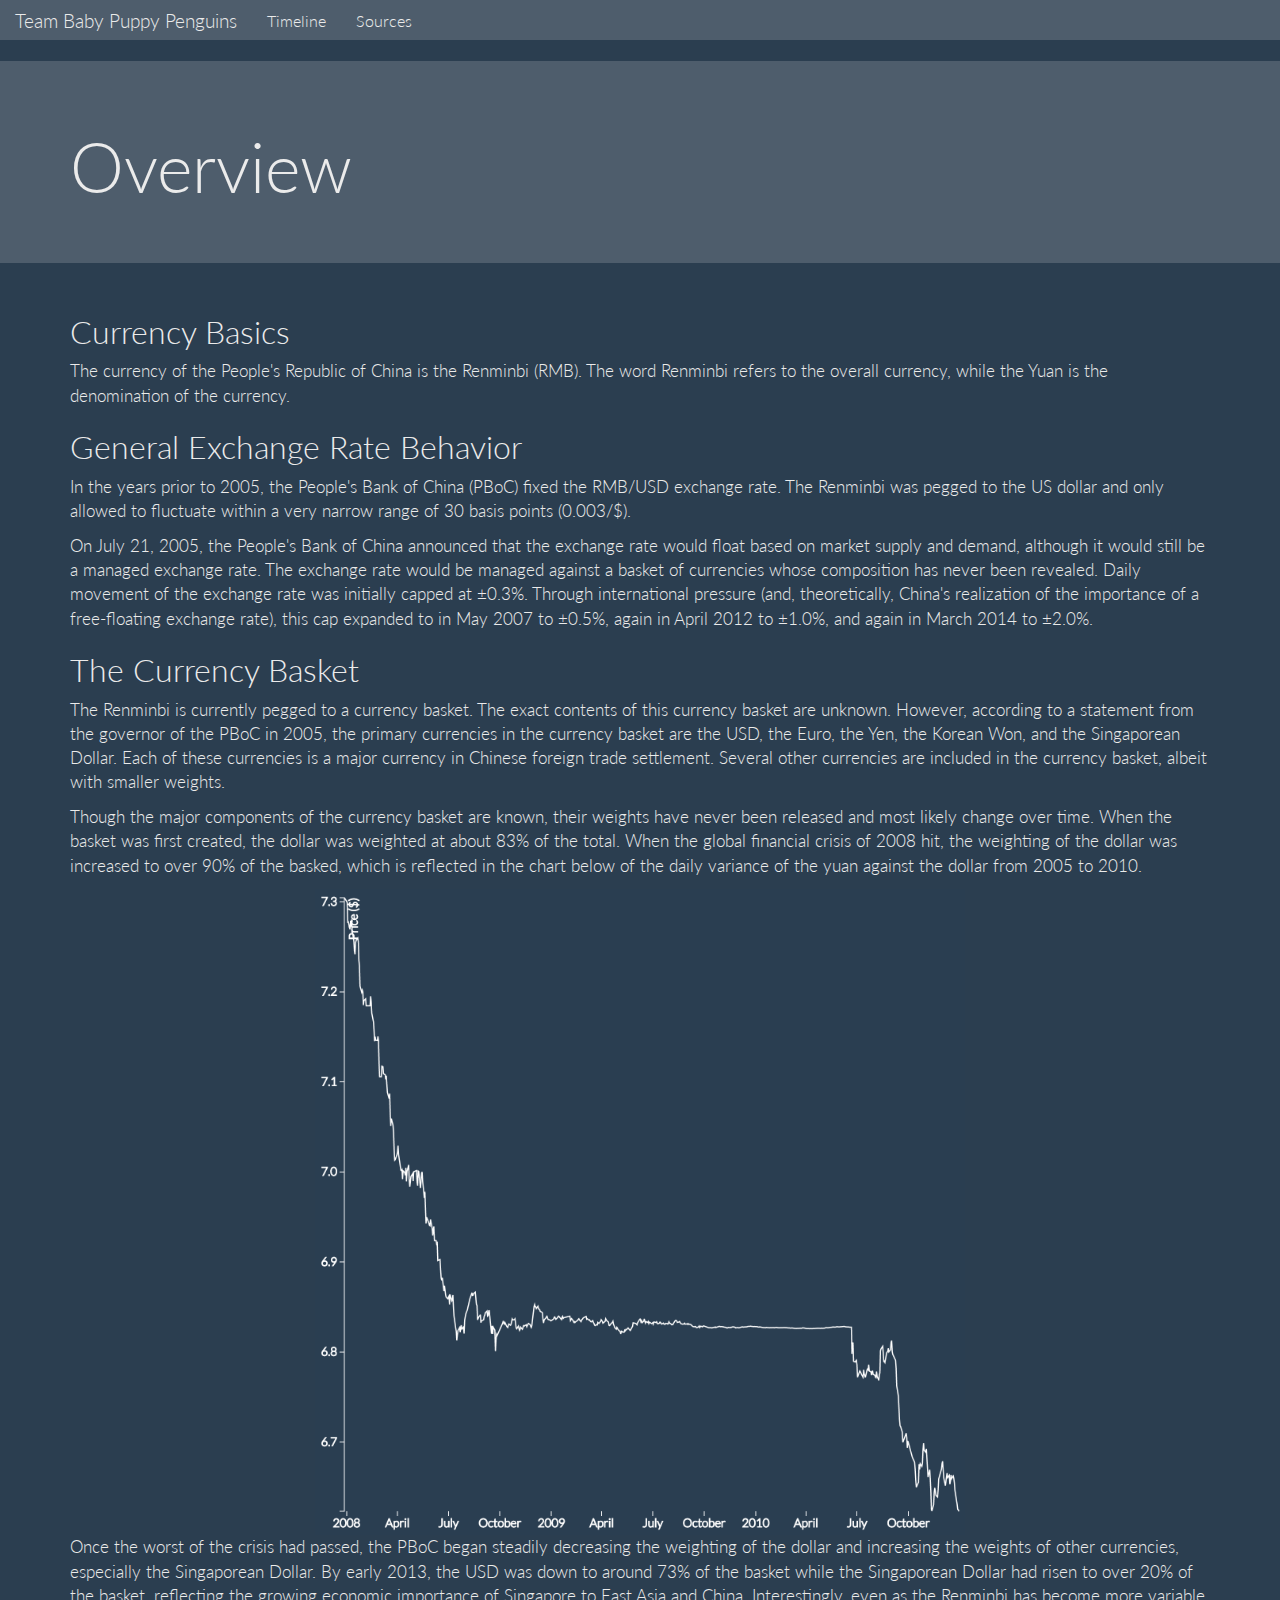
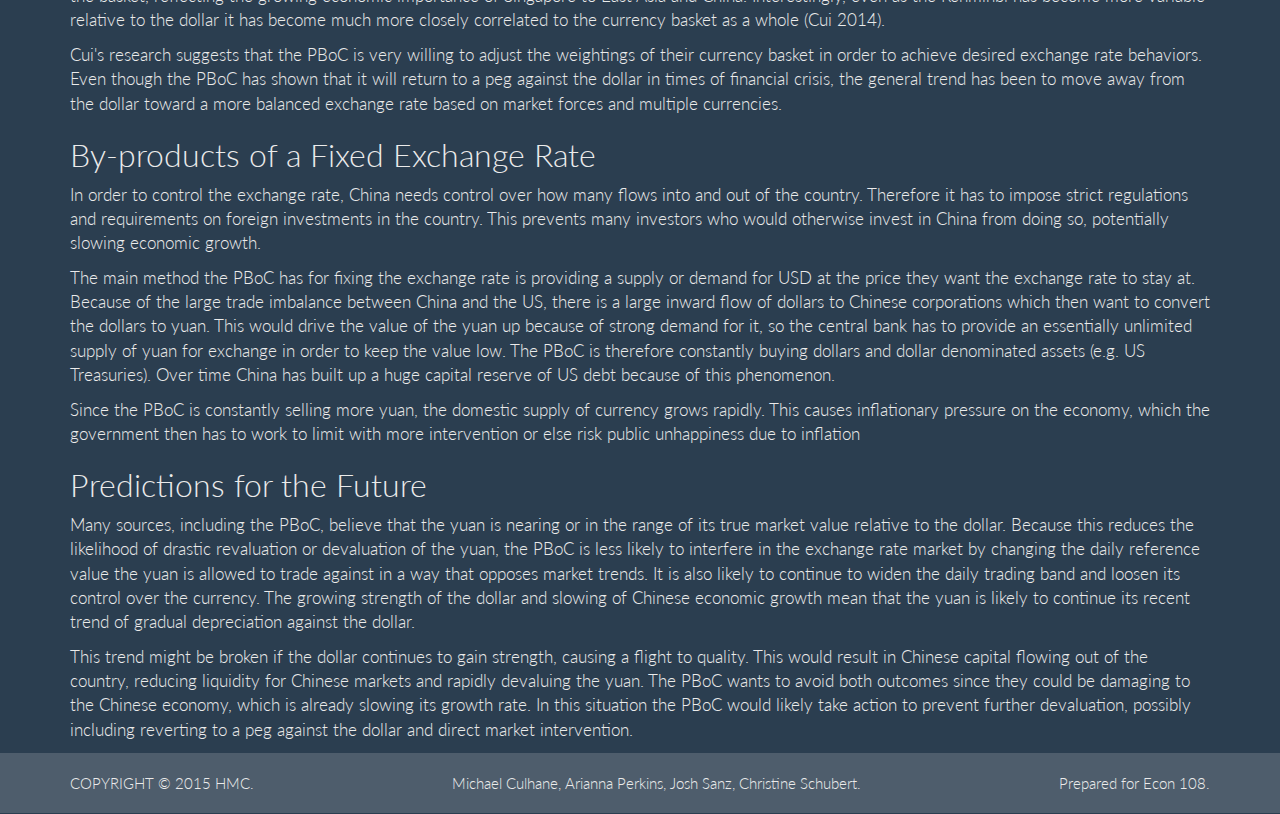
==== commit 2d9c8119: "Made font on main page 17px" ====
--- a/index.html
+++ b/index.html
@@ -43,12 +43,12 @@
 
   <div class="jumbotron">
     <div class="container">
-      <h1>Chinese Exchange Rate</h1>
+      <h1>Overview</h1>
       <!-- <img src="China_USA_Locator.PNG" class="img-responsive"> -->
     </div>
   </div>
 
-  <div class="container">
+  <div class="container" style="font-size: 17px">
 
     <h2>Currency Basics</h2>
       <p>The currency of the People's Republic of China is the Renminbi (RMB). The word Renminbi refers to the overall currency, while the Yuan is the denomination of the currency.</p>
@@ -71,10 +71,10 @@
 
       <p>Cui's research suggests that the PBoC is very willing to adjust the weightings of their currency basket in order to achieve desired exchange rate behaviors. Even though the PBoC has shown that it will return to a peg against the dollar in times of financial crisis, the general trend has been to move away from the dollar toward a more balanced exchange rate based on market forces and multiple currencies.</p>
 
-    <h2>By-Products of a Fixed Exchange Rate</h2>
+    <h2>By-products of a Fixed Exchange Rate</h2>
       <p>In order to control the exchange rate, China needs control over how many flows into and out of the country. Therefore it has to impose strict regulations and requirements on foreign investments in the country. This prevents many investors who would otherwise invest in China from doing so, potentially slowing economic growth.</p>
       <p>The main method the PBoC has for fixing the exchange rate is providing a supply or demand for USD at the price they want the exchange rate to stay at. Because of the large trade imbalance between China and the US, there is a large inward flow of dollars to Chinese corporations which then want to convert the dollars to yuan. This would drive the value of the yuan up because of strong demand for it, so the central bank has to provide an essentially unlimited supply of yuan for exchange in order to keep the value low. The PBoC is therefore constantly buying dollars and dollar denominated assets (e.g. US Treasuries). Over time China has built up a huge capital reserve of US debt because of this phenomenon.</p>
-      <p>Since the PBoC is constantly selling more yuan, the domestic supply of currency grows rapidly. This causes inflationary pressure on the economy, which the government then has to work to limit with more intervention or else risk public unhappiness due to inflation.</p>
+      <p>Since the PBoC is constantly selling more yuan, the domestic supply of currency grows rapidly. This causes inflationary pressure on the economy, which the government then has to work to limit with more intervention or else risk public unhappiness due to inflation</p>
 
     <h2>Predictions for the Future</h2>
       <p>Many sources, including the PBoC, believe that the yuan is nearing or in the range of its true market value relative to the dollar. Because this reduces the likelihood of drastic revaluation or devaluation of the yuan, the PBoC is less likely to interfere in the exchange rate market by changing the daily reference value the yuan is allowed to trade against in a way that opposes market trends. It is also likely to continue to widen the daily trading band and loosen its control over the currency. The growing strength of the dollar and slowing of Chinese economic growth mean that the yuan is likely to continue its recent trend of gradual depreciation against the dollar.</p>
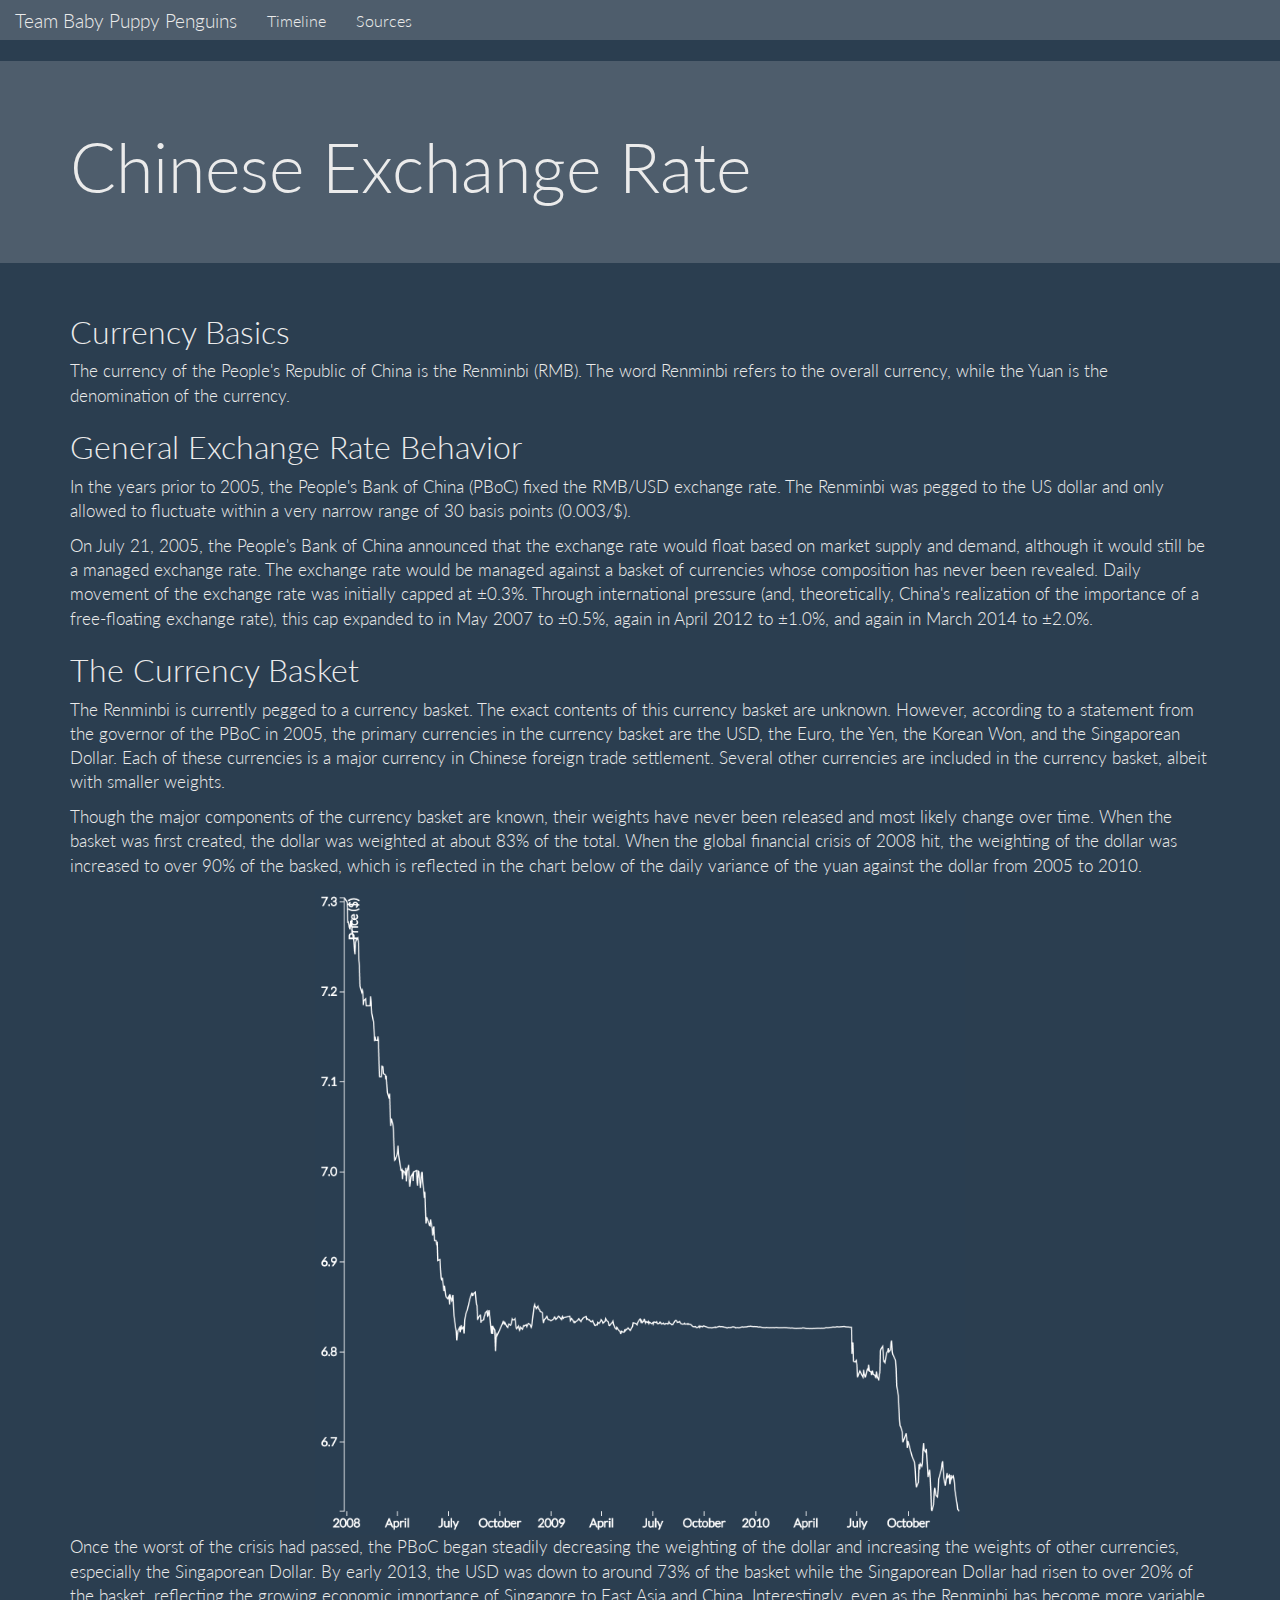
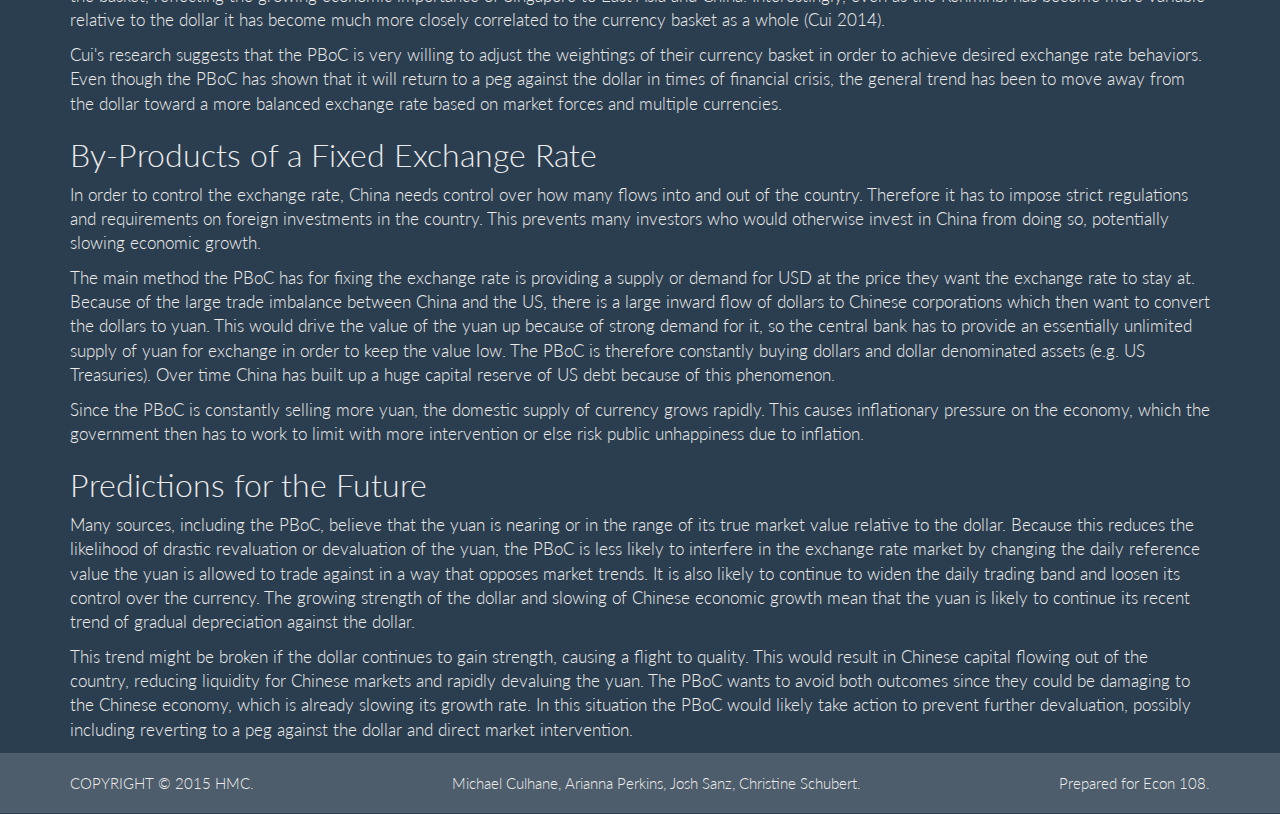
==== commit 9070921d: "Merge branch 'gh-pages' of https://github.com/AriannaPerkins/BabyPuppyPenguins into gh-pages" ====
--- a/index.html
+++ b/index.html
@@ -43,7 +43,7 @@
 
   <div class="jumbotron">
     <div class="container">
-      <h1>Overview</h1>
+      <h1>Chinese Exchange Rate</h1>
       <!-- <img src="China_USA_Locator.PNG" class="img-responsive"> -->
     </div>
   </div>
@@ -71,10 +71,10 @@
 
       <p>Cui's research suggests that the PBoC is very willing to adjust the weightings of their currency basket in order to achieve desired exchange rate behaviors. Even though the PBoC has shown that it will return to a peg against the dollar in times of financial crisis, the general trend has been to move away from the dollar toward a more balanced exchange rate based on market forces and multiple currencies.</p>
 
-    <h2>By-products of a Fixed Exchange Rate</h2>
+    <h2>By-Products of a Fixed Exchange Rate</h2>
       <p>In order to control the exchange rate, China needs control over how many flows into and out of the country. Therefore it has to impose strict regulations and requirements on foreign investments in the country. This prevents many investors who would otherwise invest in China from doing so, potentially slowing economic growth.</p>
       <p>The main method the PBoC has for fixing the exchange rate is providing a supply or demand for USD at the price they want the exchange rate to stay at. Because of the large trade imbalance between China and the US, there is a large inward flow of dollars to Chinese corporations which then want to convert the dollars to yuan. This would drive the value of the yuan up because of strong demand for it, so the central bank has to provide an essentially unlimited supply of yuan for exchange in order to keep the value low. The PBoC is therefore constantly buying dollars and dollar denominated assets (e.g. US Treasuries). Over time China has built up a huge capital reserve of US debt because of this phenomenon.</p>
-      <p>Since the PBoC is constantly selling more yuan, the domestic supply of currency grows rapidly. This causes inflationary pressure on the economy, which the government then has to work to limit with more intervention or else risk public unhappiness due to inflation</p>
+      <p>Since the PBoC is constantly selling more yuan, the domestic supply of currency grows rapidly. This causes inflationary pressure on the economy, which the government then has to work to limit with more intervention or else risk public unhappiness due to inflation.</p>
 
     <h2>Predictions for the Future</h2>
       <p>Many sources, including the PBoC, believe that the yuan is nearing or in the range of its true market value relative to the dollar. Because this reduces the likelihood of drastic revaluation or devaluation of the yuan, the PBoC is less likely to interfere in the exchange rate market by changing the daily reference value the yuan is allowed to trade against in a way that opposes market trends. It is also likely to continue to widen the daily trading band and loosen its control over the currency. The growing strength of the dollar and slowing of Chinese economic growth mean that the yuan is likely to continue its recent trend of gradual depreciation against the dollar.</p>
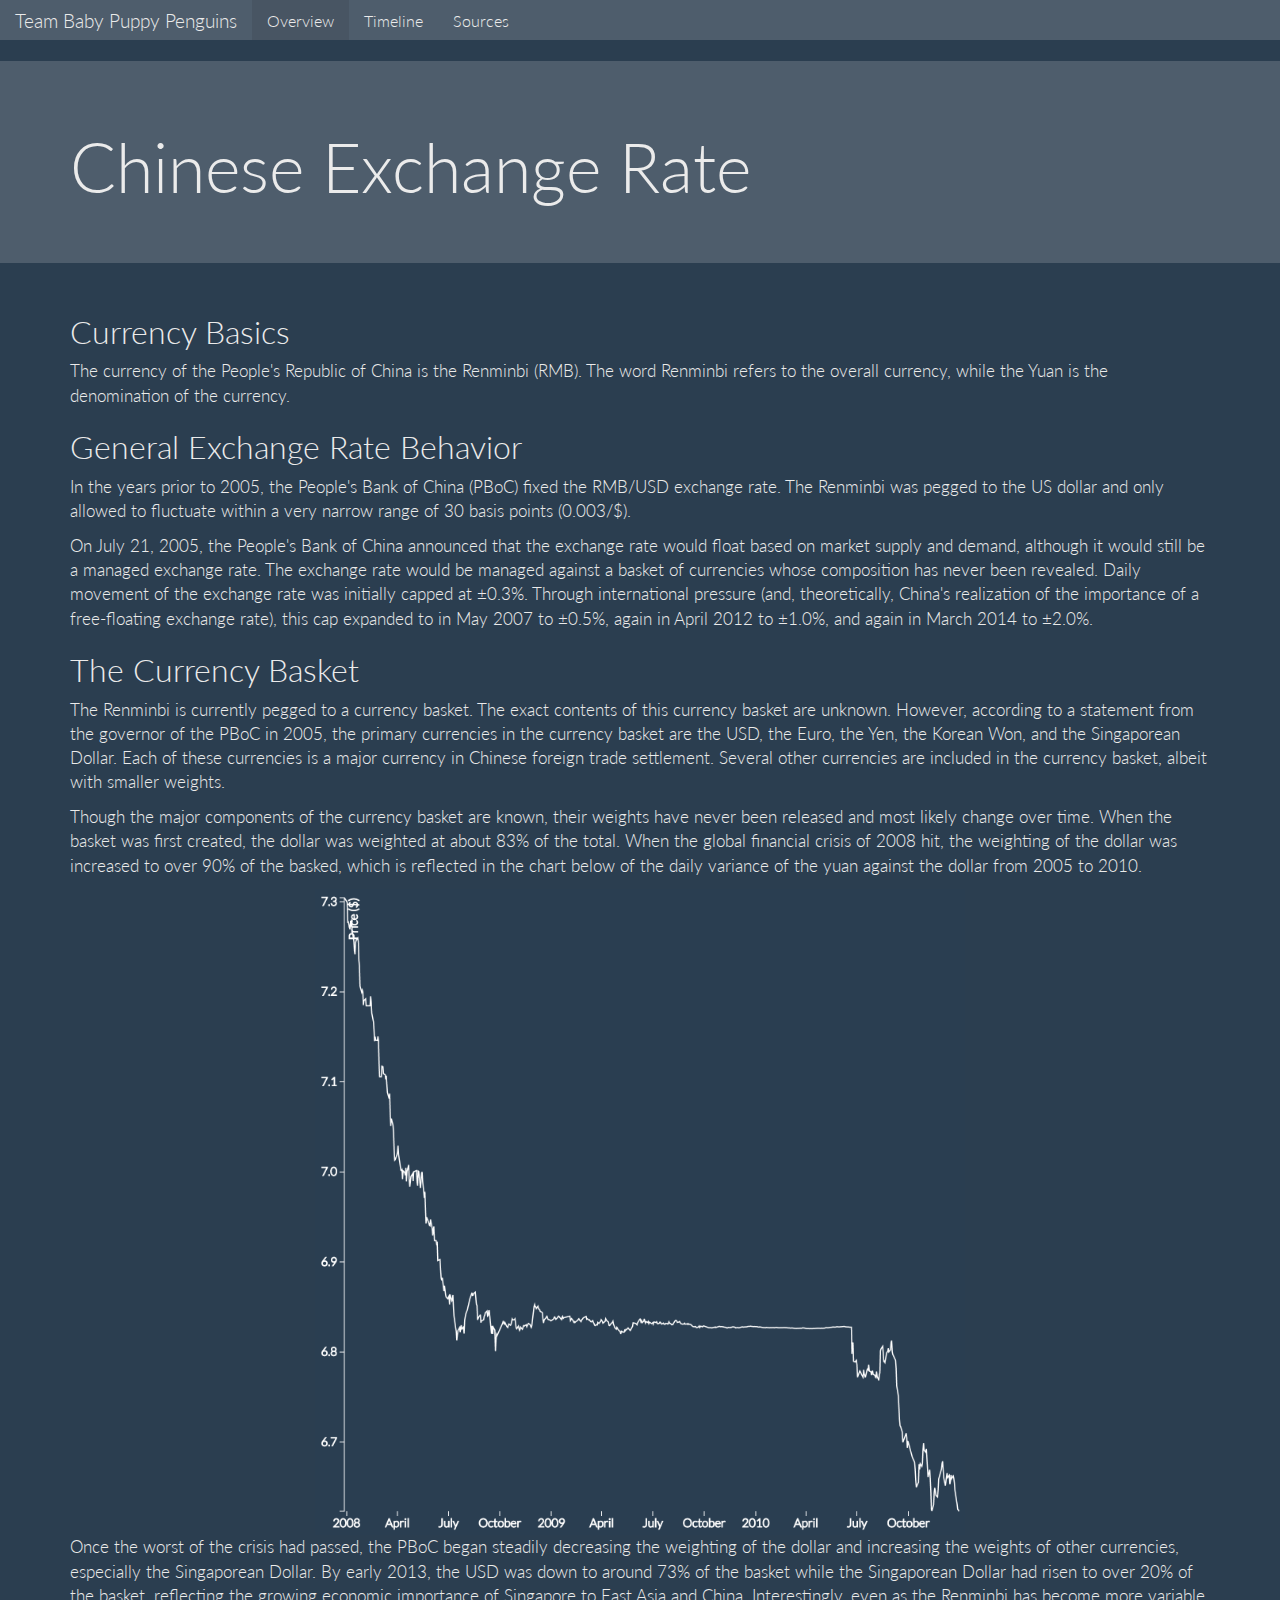
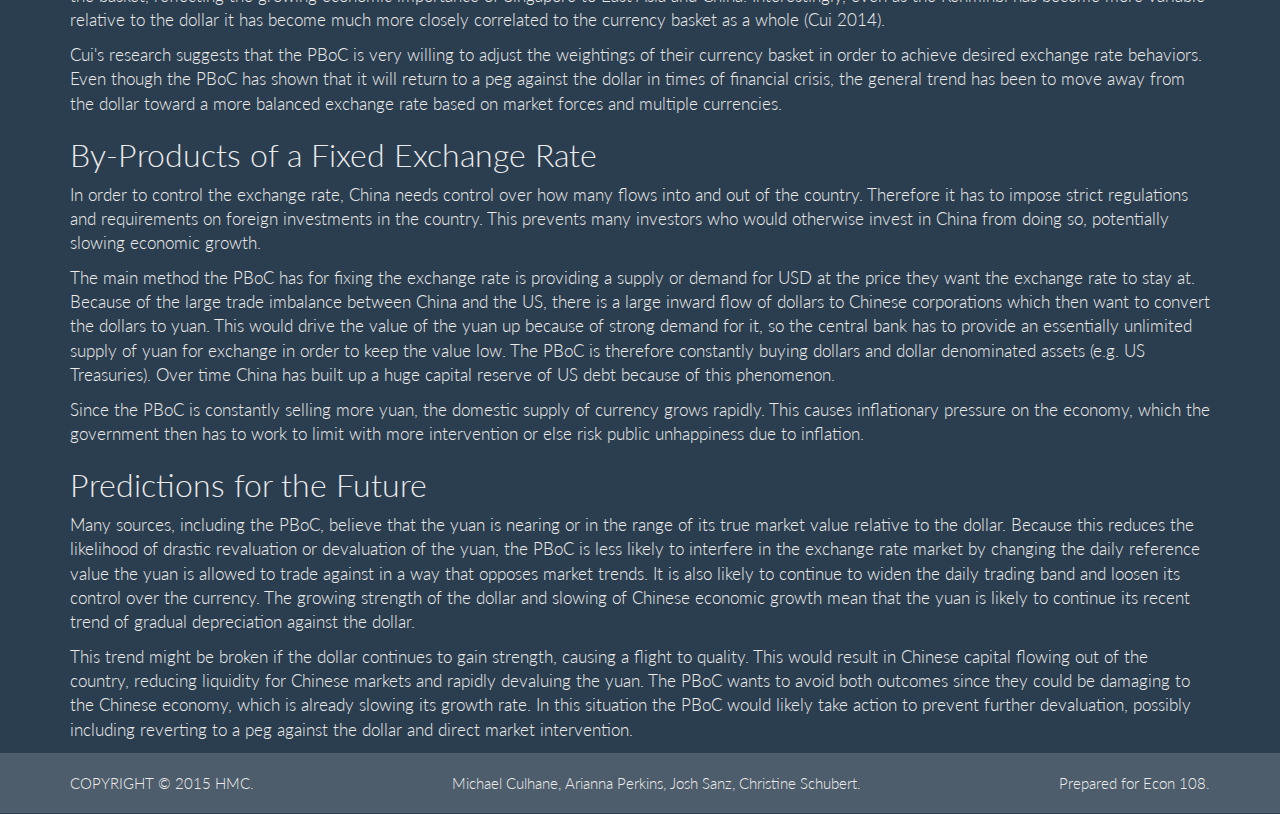
==== commit 921790cc: "Improved site navigation" ====
--- a/index.html
+++ b/index.html
@@ -28,12 +28,13 @@
           <span class="icon-bar"></span>
           <span class="icon-bar"></span>
         </button>
-        <a class="navbar-brand" href="#">Team Baby Puppy Penguins</a>
+        <div class="navbar-brand">Team Baby Puppy Penguins</div>
       </div>
 
       <!-- Collect the nav links, forms, and other content for toggling -->
       <div class="collapse navbar-collapse" id="bs-example-navbar-collapse-1">
         <ul class="nav navbar-nav">
+          <li class="active"><a href="#">Overview</a></li>
           <li><a href="timeline.html">Timeline</a></li>
           <li><a href="sources.html">Sources</a></li>
         </ul>
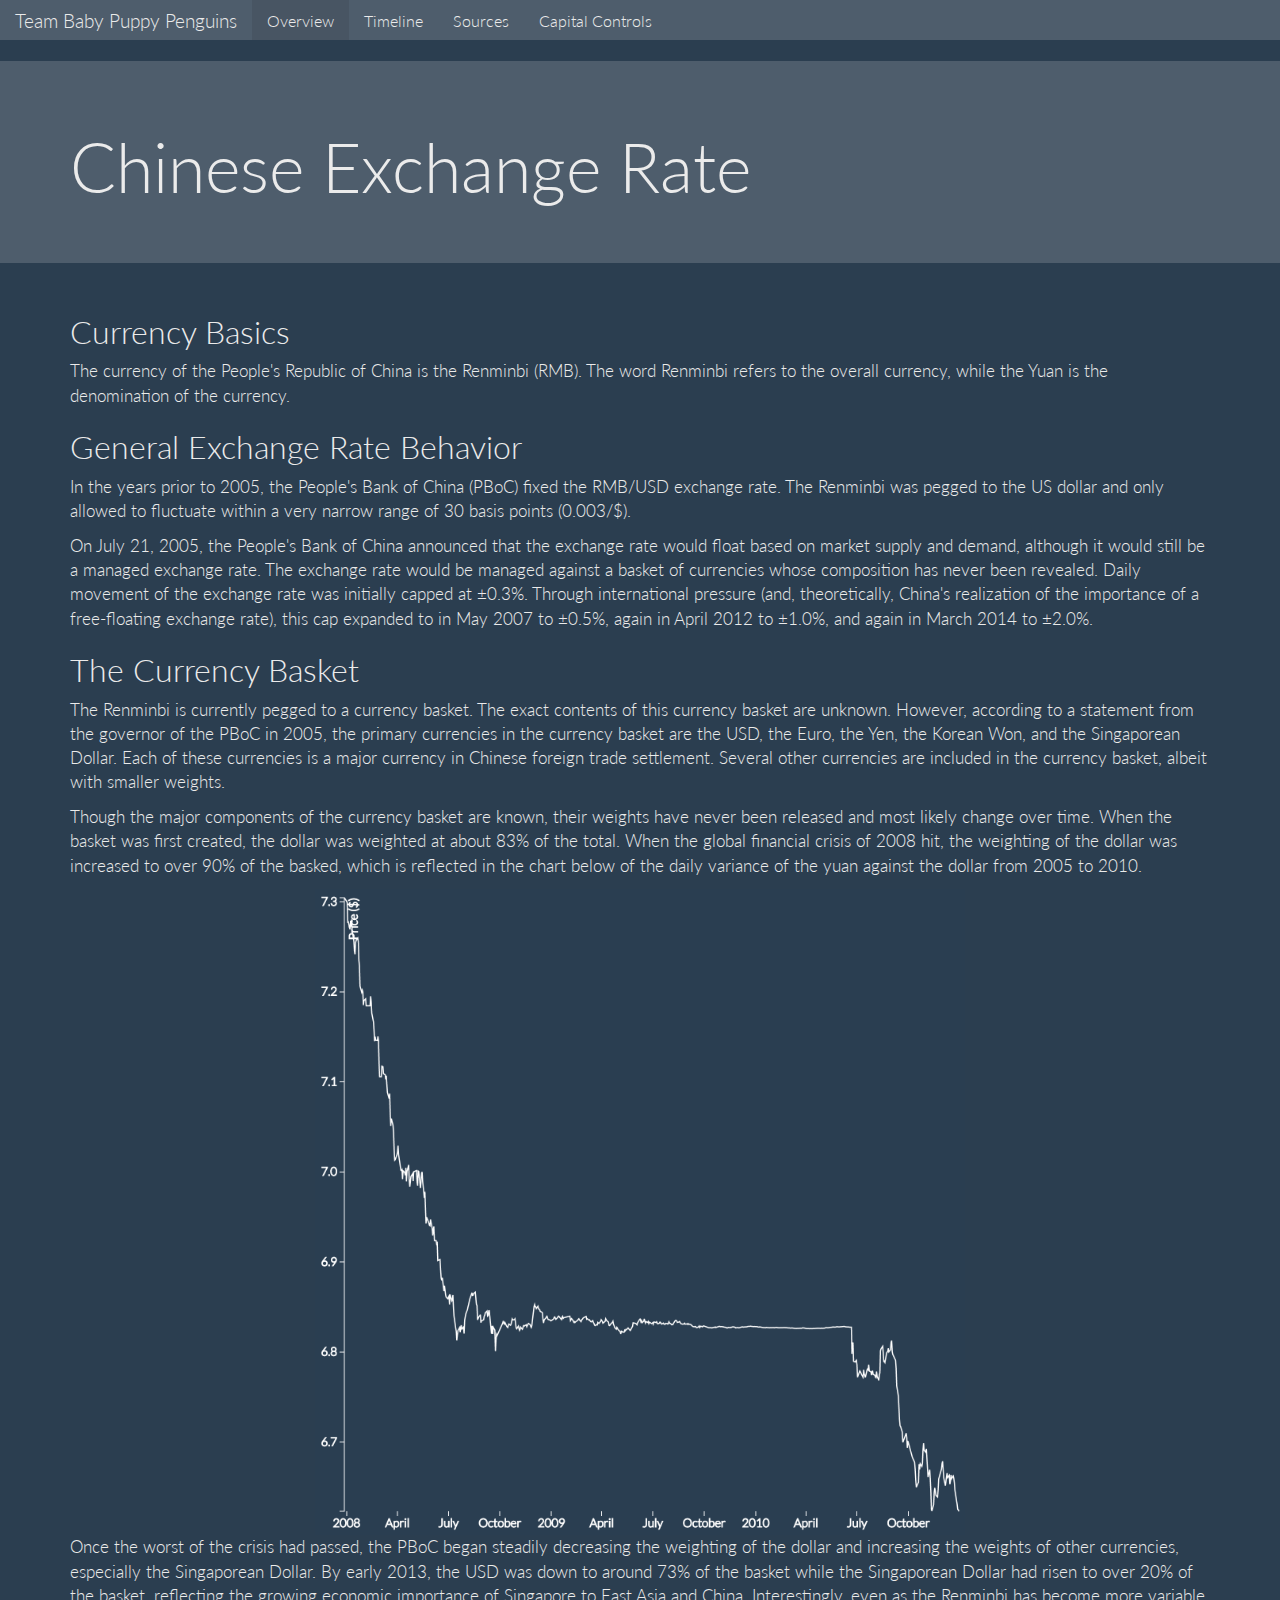
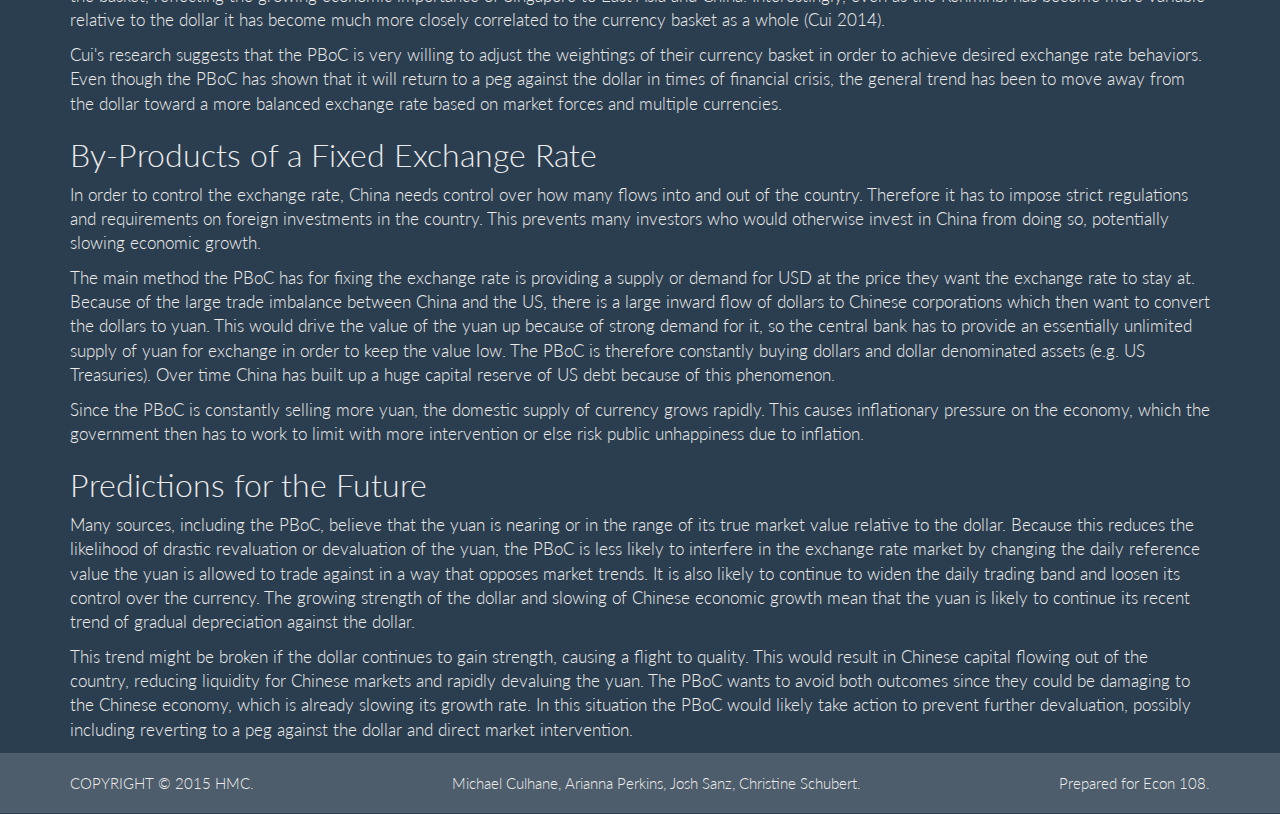
==== commit 27665f7d: "Added capital controls page" ====
--- a/index.html
+++ b/index.html
@@ -37,6 +37,7 @@
           <li class="active"><a href="#">Overview</a></li>
           <li><a href="timeline.html">Timeline</a></li>
           <li><a href="sources.html">Sources</a></li>
+          <li><a href="capital_controls.html">Capital Controls</a></li>
         </ul>
       </div><!-- /.navbar-collapse -->
     </div><!-- /.container-fluid -->
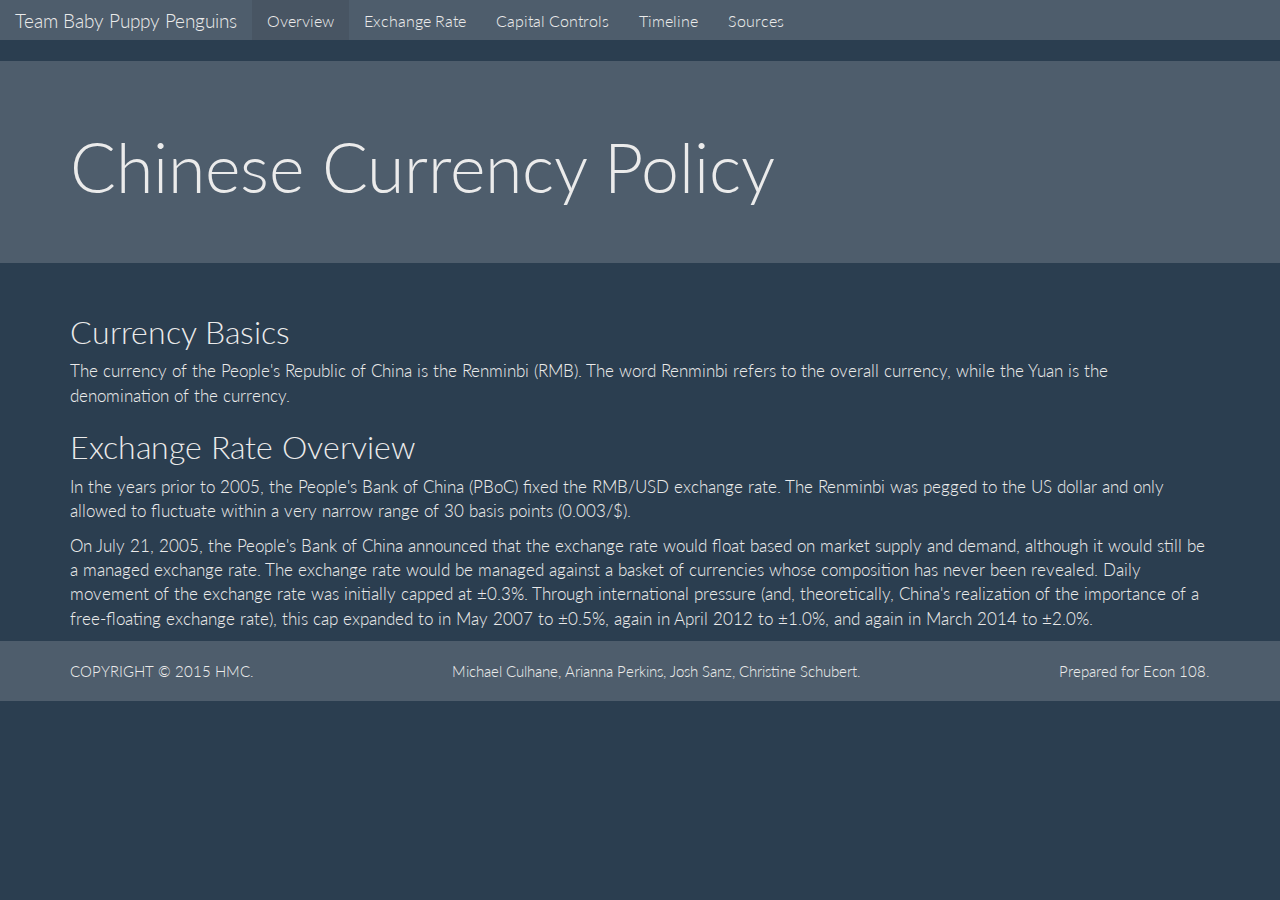
==== commit c2ad7970: "Added exchange rate page" ====
--- a/index.html
+++ b/index.html
@@ -34,10 +34,11 @@
       <!-- Collect the nav links, forms, and other content for toggling -->
       <div class="collapse navbar-collapse" id="bs-example-navbar-collapse-1">
         <ul class="nav navbar-nav">
-          <li class="active"><a href="#">Overview</a></li>
+          <li class="active"><a href="index.html">Overview</a></li>
+          <li><a href="exchange_rate.html">Exchange Rate</a></li>
+          <li><a href="capital_controls.html">Capital Controls</a></li>
           <li><a href="timeline.html">Timeline</a></li>
           <li><a href="sources.html">Sources</a></li>
-          <li><a href="capital_controls.html">Capital Controls</a></li>
         </ul>
       </div><!-- /.navbar-collapse -->
     </div><!-- /.container-fluid -->
@@ -45,7 +46,7 @@
 
   <div class="jumbotron">
     <div class="container">
-      <h1>Chinese Exchange Rate</h1>
+      <h1>Chinese Currency Policy</h1>
       <!-- <img src="China_USA_Locator.PNG" class="img-responsive"> -->
     </div>
   </div>
@@ -56,32 +57,10 @@
       <p>The currency of the People's Republic of China is the Renminbi (RMB). The word Renminbi refers to the overall currency, while the Yuan is the denomination of the currency.</p>
 
 
-    <h2>General Exchange Rate Behavior</h2>
+    <h2>Exchange Rate Overview</h2>
       <p>In the years prior to 2005, the People's Bank of China (PBoC) fixed the RMB/USD exchange rate. The Renminbi was pegged to the US dollar and only allowed to fluctuate within a very narrow range of 30 basis points (0.003/$).</p>
 
       <p>On July 21, 2005, the People's Bank of China announced that the exchange rate would float based on market supply and demand, although it would still be a managed exchange rate. The exchange rate would be managed against a basket of currencies whose composition has never been revealed. Daily movement of the exchange rate was initially capped at ±0.3%. Through international pressure (and, theoretically, China's realization of the importance of a free-floating exchange rate), this cap expanded to in May 2007 to ±0.5%, again in April 2012 to ±1.0%, and again in March 2014 to ±2.0%.</p>
-
-
-    <h2>The Currency Basket</h2>
-      <p>The Renminbi is currently pegged to a currency basket. The exact contents of this currency basket are unknown. However, according to a statement from the governor of the PBoC in 2005, the primary currencies in the currency basket are the USD, the Euro, the Yen, the Korean Won, and the Singaporean Dollar. Each of these currencies is a major currency in Chinese foreign trade settlement. Several other currencies are included in the currency basket, albeit with smaller weights.</p>
-
-      <p>Though the major components of the currency basket are known, their weights have never been released and most likely change over time. When the basket was first created, the dollar was weighted at about 83% of the total. When the global financial crisis of 2008 hit, the weighting of the dollar was increased to over 90% of the basked, which is reflected in the chart below of the daily variance of the yuan against the dollar from 2005 to 2010.</p>
-
-      <div style="text-align:center"><img src="crisis_graph.png" style="width:650px" alt="Graph of Global Financial Crisis" /></div>
-
-      <p>Once the worst of the crisis had passed, the PBoC began steadily decreasing the weighting of the dollar and increasing the weights of other currencies, especially the Singaporean Dollar. By early 2013, the USD was down to around 73% of the basket while the Singaporean Dollar had risen to over 20% of the basket, reflecting the growing economic importance of Singapore to East Asia and China. Interestingly, even as the Renminbi has become more variable relative to the dollar it has become much more closely correlated to the currency basket as a whole (Cui 2014).</p>
-
-      <p>Cui's research suggests that the PBoC is very willing to adjust the weightings of their currency basket in order to achieve desired exchange rate behaviors. Even though the PBoC has shown that it will return to a peg against the dollar in times of financial crisis, the general trend has been to move away from the dollar toward a more balanced exchange rate based on market forces and multiple currencies.</p>
-
-    <h2>By-Products of a Fixed Exchange Rate</h2>
-      <p>In order to control the exchange rate, China needs control over how many flows into and out of the country. Therefore it has to impose strict regulations and requirements on foreign investments in the country. This prevents many investors who would otherwise invest in China from doing so, potentially slowing economic growth.</p>
-      <p>The main method the PBoC has for fixing the exchange rate is providing a supply or demand for USD at the price they want the exchange rate to stay at. Because of the large trade imbalance between China and the US, there is a large inward flow of dollars to Chinese corporations which then want to convert the dollars to yuan. This would drive the value of the yuan up because of strong demand for it, so the central bank has to provide an essentially unlimited supply of yuan for exchange in order to keep the value low. The PBoC is therefore constantly buying dollars and dollar denominated assets (e.g. US Treasuries). Over time China has built up a huge capital reserve of US debt because of this phenomenon.</p>
-      <p>Since the PBoC is constantly selling more yuan, the domestic supply of currency grows rapidly. This causes inflationary pressure on the economy, which the government then has to work to limit with more intervention or else risk public unhappiness due to inflation.</p>
-
-    <h2>Predictions for the Future</h2>
-      <p>Many sources, including the PBoC, believe that the yuan is nearing or in the range of its true market value relative to the dollar. Because this reduces the likelihood of drastic revaluation or devaluation of the yuan, the PBoC is less likely to interfere in the exchange rate market by changing the daily reference value the yuan is allowed to trade against in a way that opposes market trends. It is also likely to continue to widen the daily trading band and loosen its control over the currency. The growing strength of the dollar and slowing of Chinese economic growth mean that the yuan is likely to continue its recent trend of gradual depreciation against the dollar.</p>
-
-      <p>This trend might be broken if the dollar continues to gain strength, causing a flight to quality. This would result in Chinese capital flowing out of the country, reducing liquidity for Chinese markets and rapidly devaluing the yuan. The PBoC wants to avoid both outcomes since they could be damaging to the Chinese economy, which is already slowing its growth rate. In this situation the PBoC would likely take action to prevent further devaluation, possibly including reverting to a peg against the dollar and direct market intervention.</p>
 
   </div> 
 
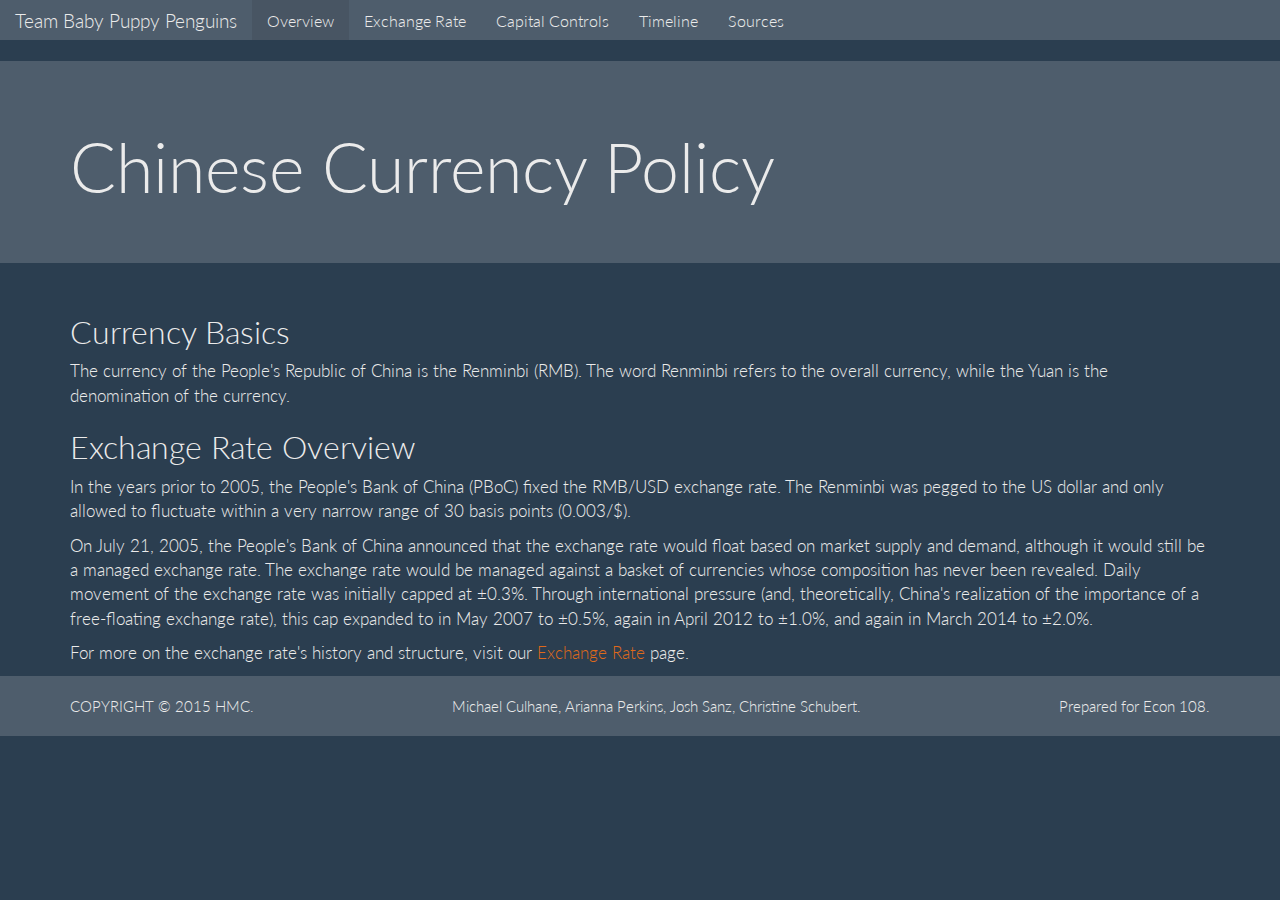
==== commit 8ac3b62f: "Beefed up exchange rate page" ====
--- a/index.html
+++ b/index.html
@@ -62,6 +62,8 @@
 
       <p>On July 21, 2005, the People's Bank of China announced that the exchange rate would float based on market supply and demand, although it would still be a managed exchange rate. The exchange rate would be managed against a basket of currencies whose composition has never been revealed. Daily movement of the exchange rate was initially capped at ±0.3%. Through international pressure (and, theoretically, China's realization of the importance of a free-floating exchange rate), this cap expanded to in May 2007 to ±0.5%, again in April 2012 to ±1.0%, and again in March 2014 to ±2.0%.</p>
 
+      <p>For more on the exchange rate's history and structure, visit our <a href="exchange_rate.html">Exchange Rate</a> page.</p>
+
   </div> 
 
   <!-- OLD VERSION -->
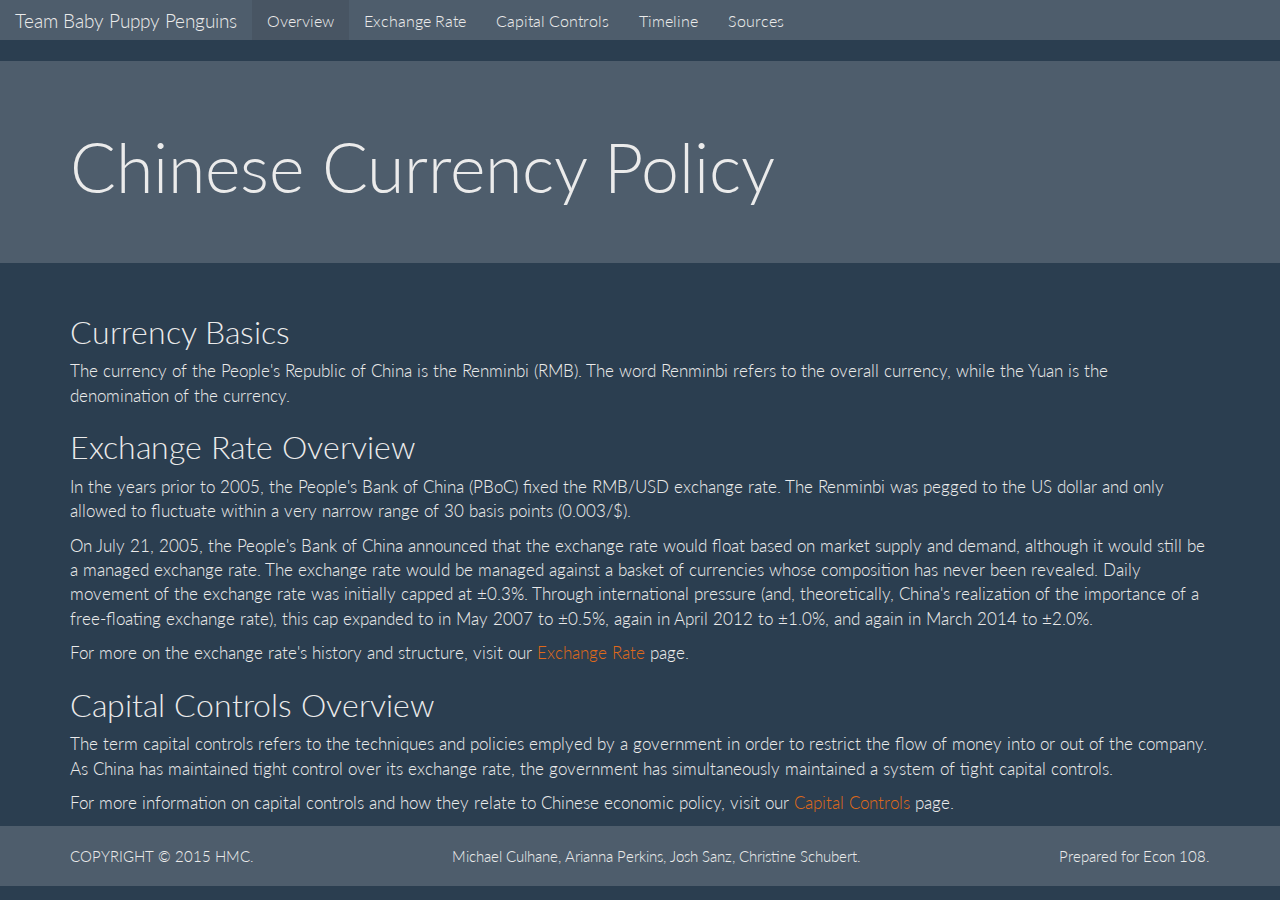
==== commit 0baacd10: "Added chinese capital controls and capital controls overview" ====
--- a/index.html
+++ b/index.html
@@ -64,6 +64,10 @@
 
       <p>For more on the exchange rate's history and structure, visit our <a href="exchange_rate.html">Exchange Rate</a> page.</p>
 
+    <h2>Capital Controls Overview</h2>
+      <p>The term <emph>capital controls</emph> refers to the techniques and policies emplyed by a government in order to restrict the flow of money into or out of the company. As China has maintained tight control over its exchange rate, the government has simultaneously maintained a system of tight capital controls.
+      <p>For more information on capital controls and how they relate to Chinese economic policy, visit our <a href="capital_controls.html">Capital Controls</a> page.</p>
+
   </div> 
 
   <!-- OLD VERSION -->
